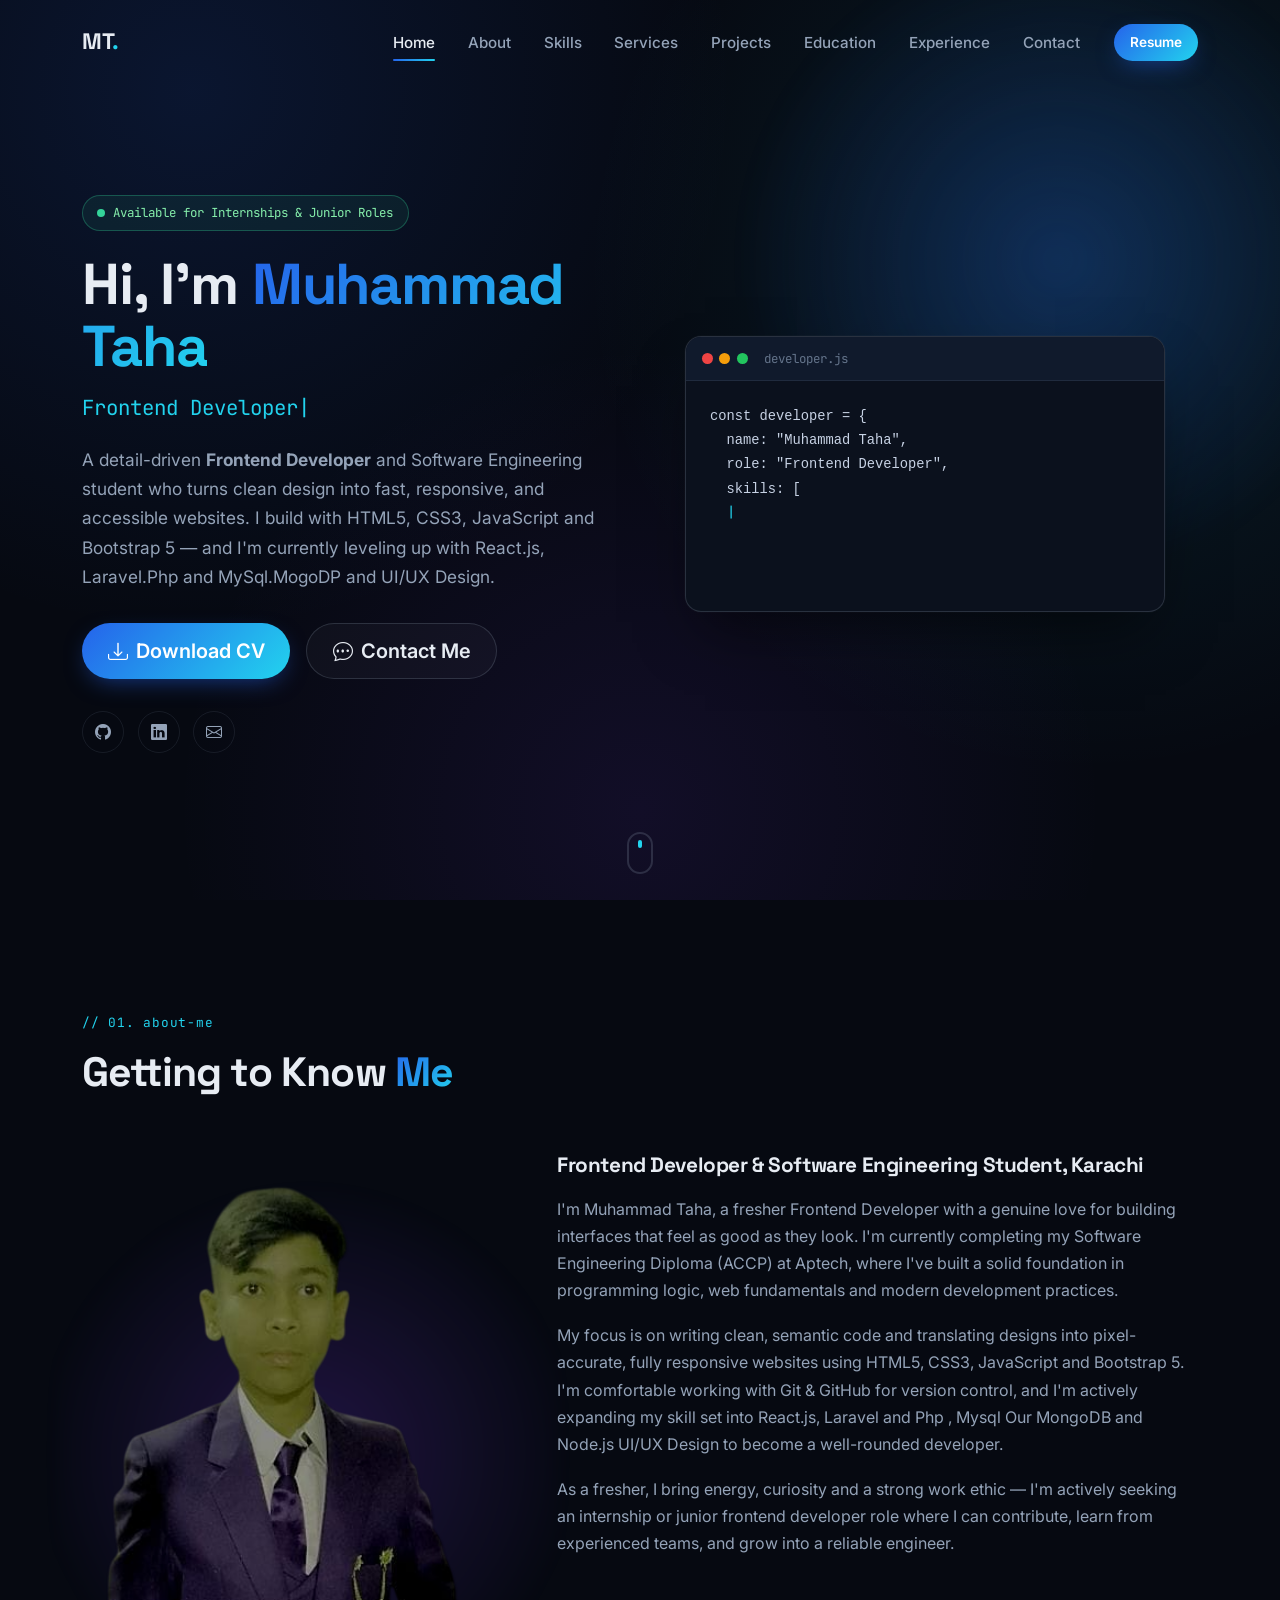
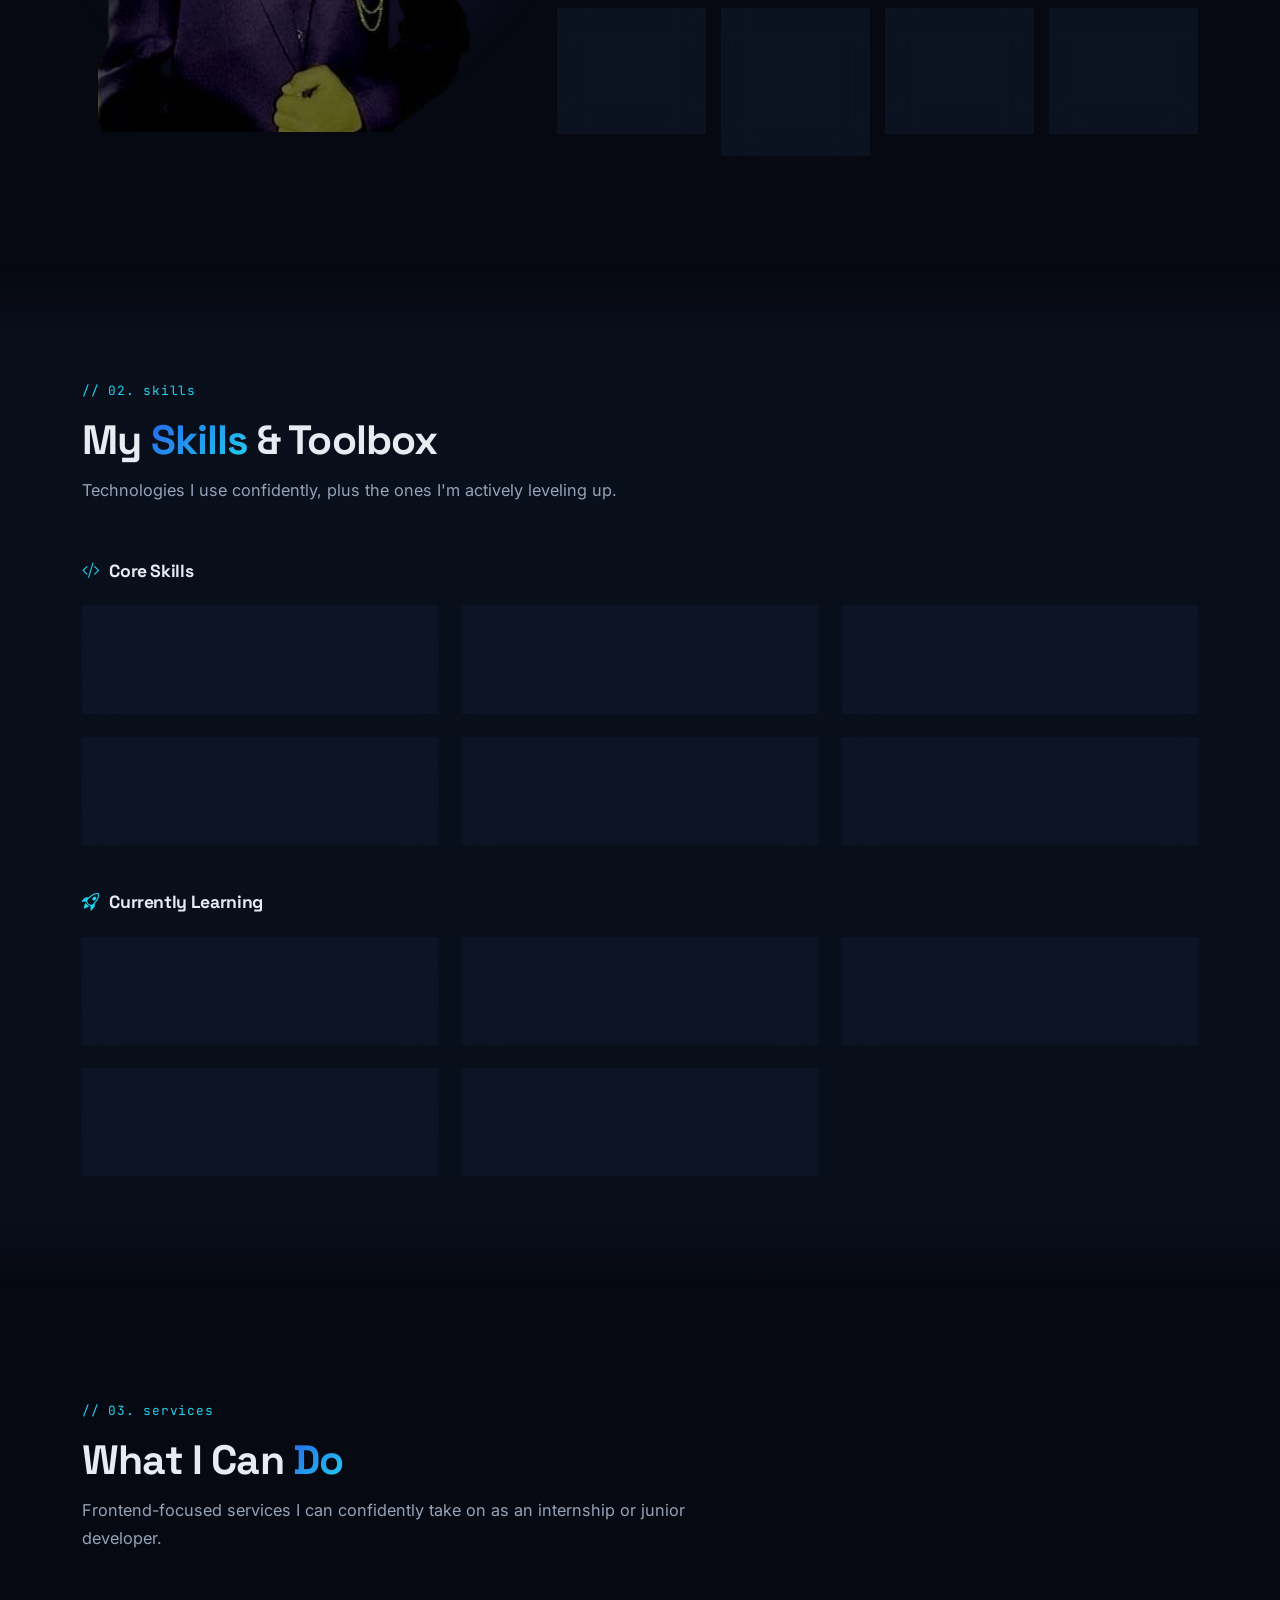
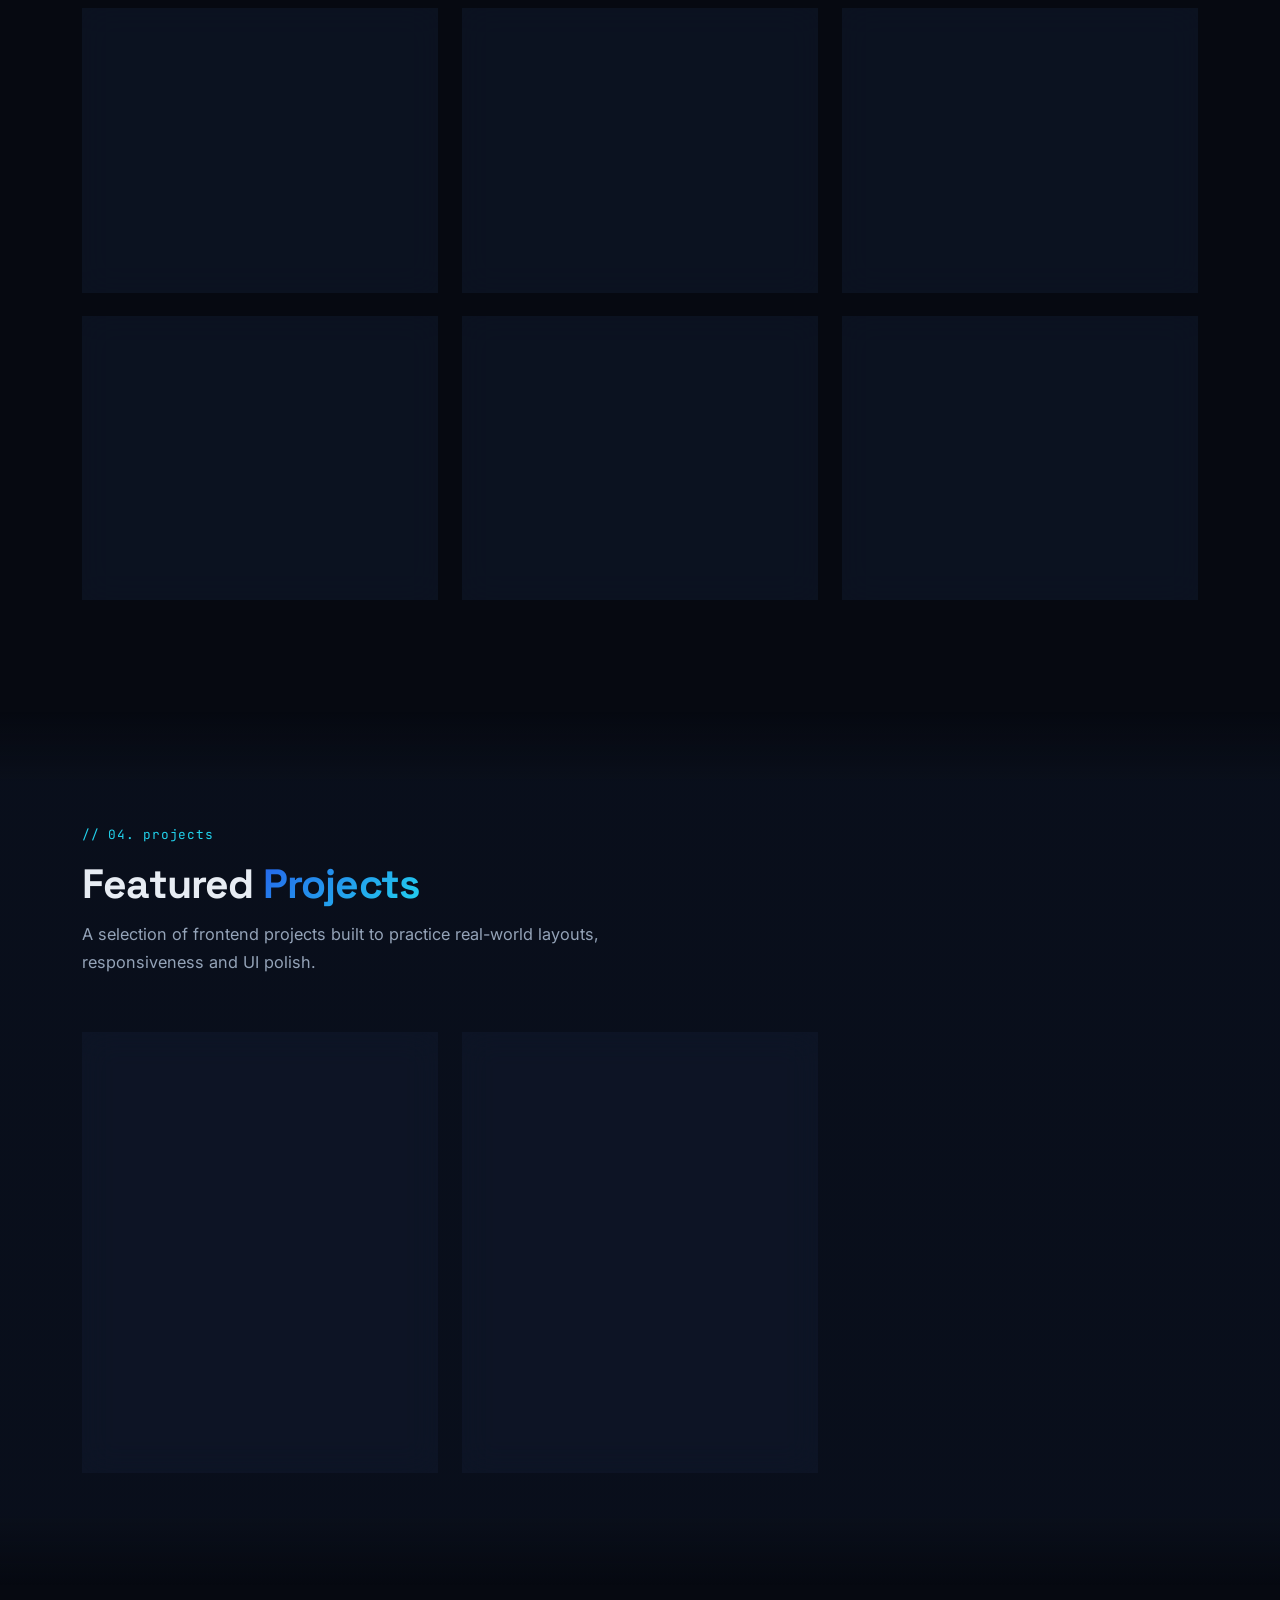
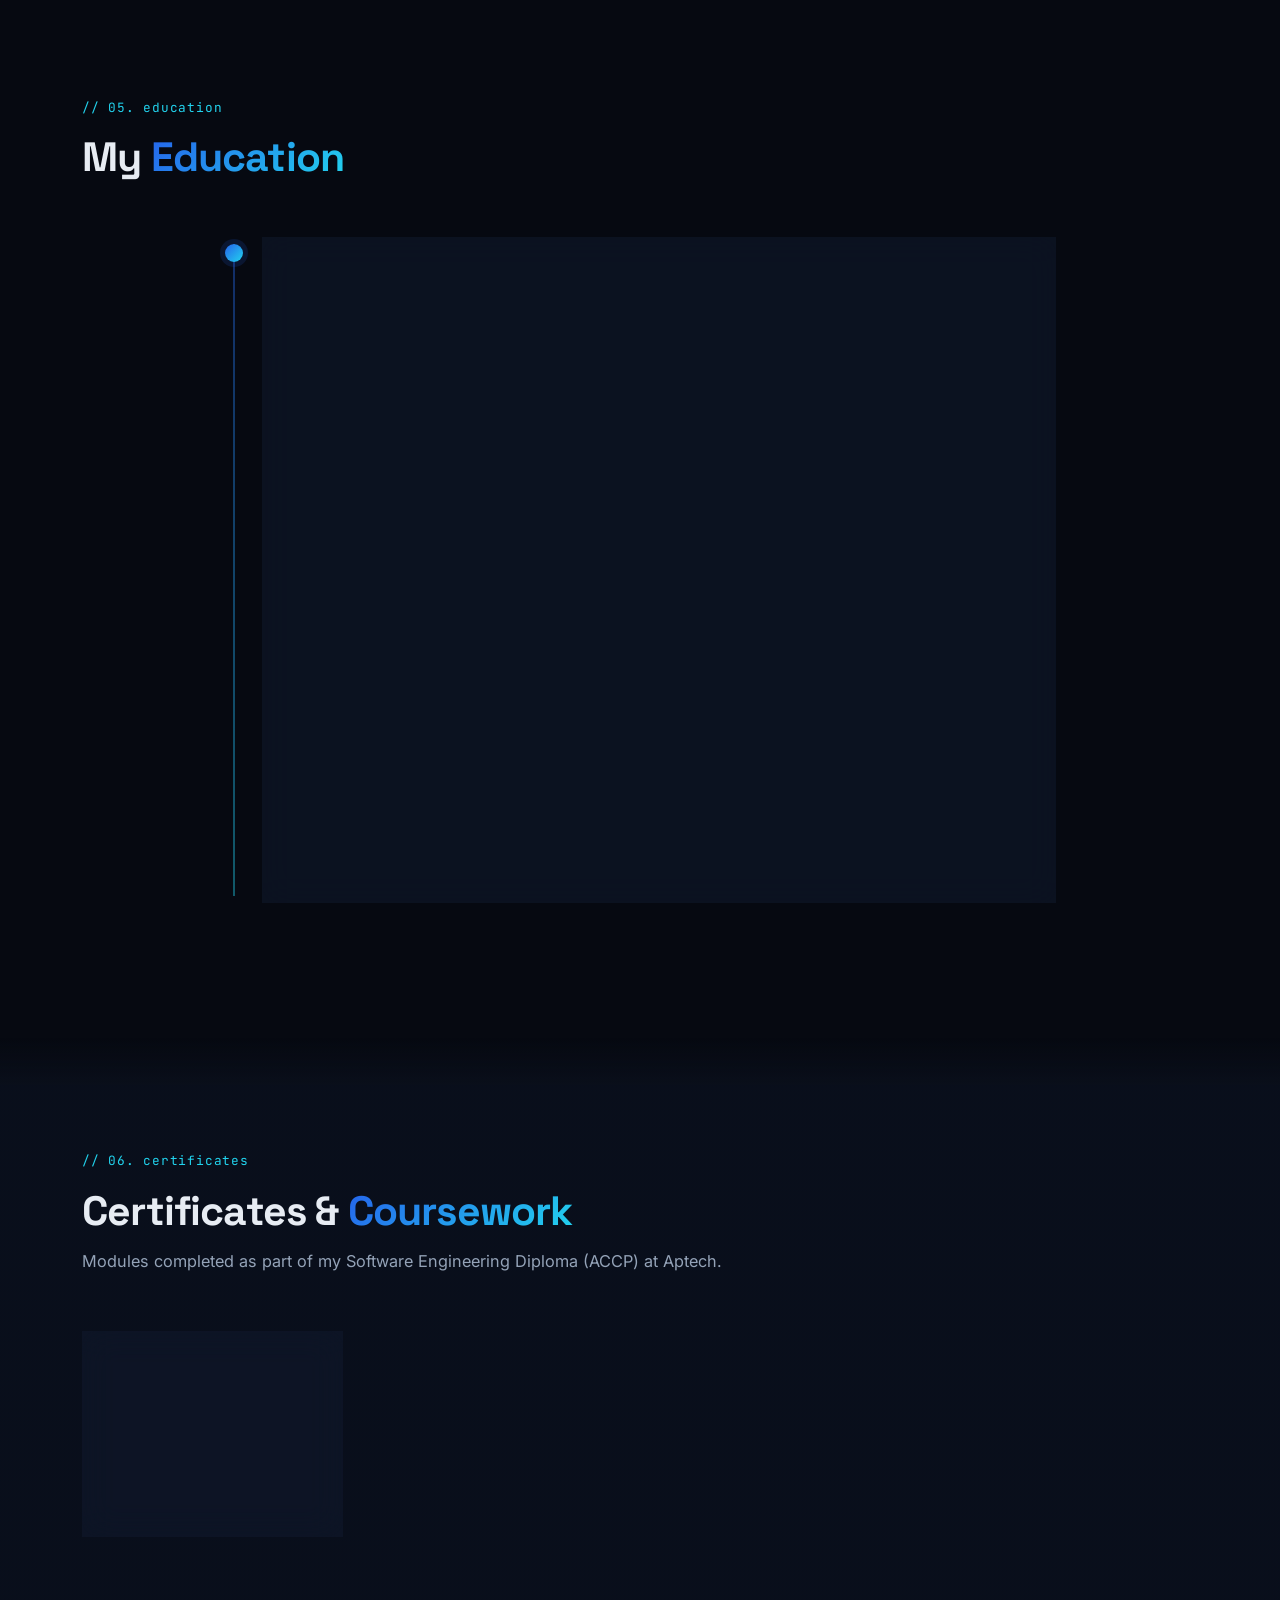
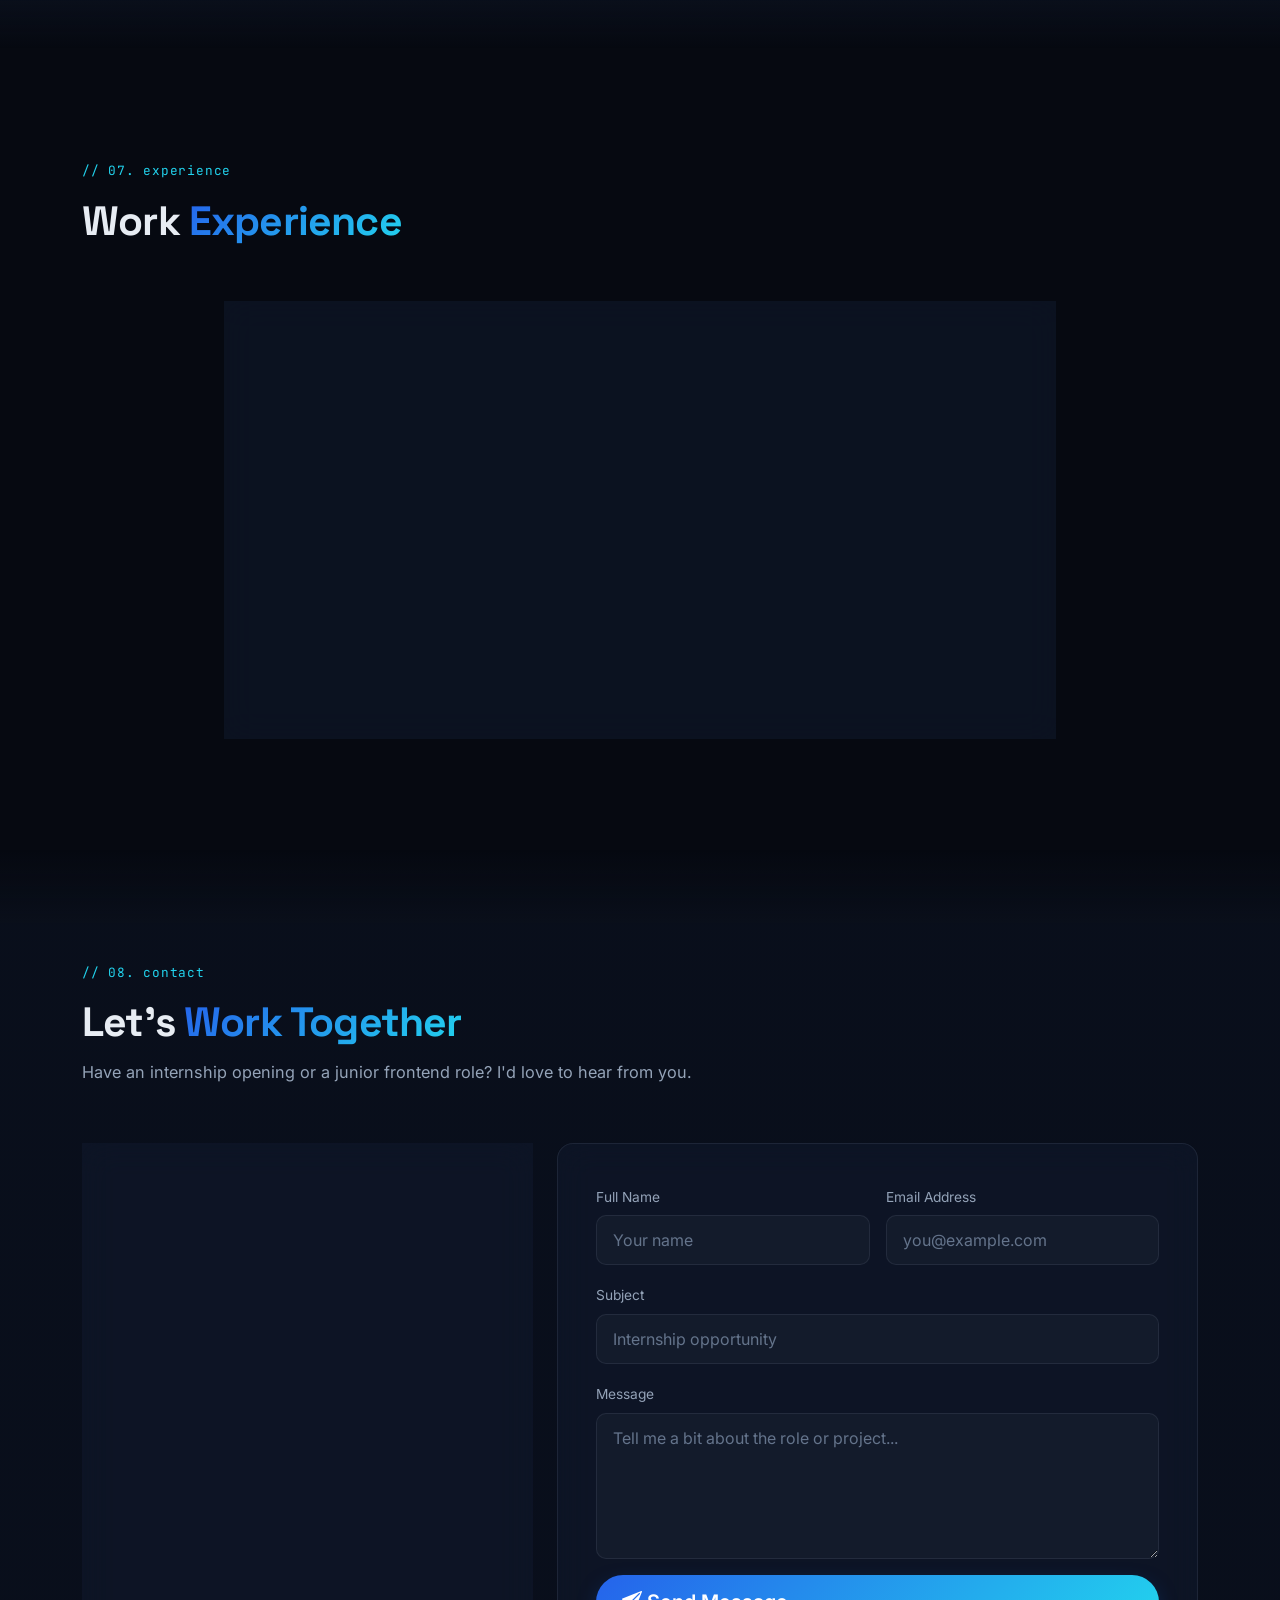
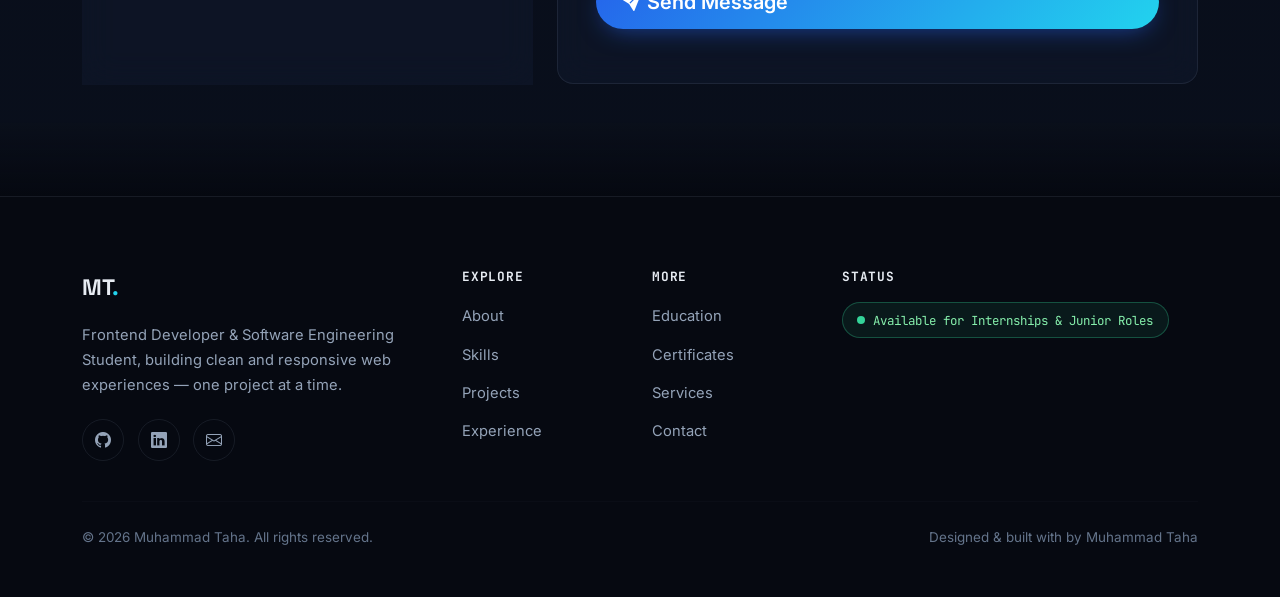
==== index.html @ 9e69747e "Update index.html" ====
<!DOCTYPE html>
<html lang="en">
<head  >
  <meta name="google-site-verification" content="8vikf0CtjddKYeED-2YwD-g6Pu_RLdXB_sd_TZ0jSUE" />
  <meta charset="UTF-8">
  <meta name="viewport" content="width=device-width, initial-scale=1.0">
  <title>Muhammad Taha | Frontend Developer &amp; Software Engineering Student</title>
  <link rel="stylesheet" href="style.css">
  <meta name="description" content="Muhammad Taha is a Fresher Frontend Developer skilled in HTML5, CSS3, JavaScript and Bootstrap 5, currently studying Software Engineering (ACCP) at Aptech and learning React.js &amp; Laravel. Open to internships and junior frontend roles.">
  <meta name="keywords" content="Muhammad Taha, Frontend Developer, Fresher Frontend Developer, HTML CSS JavaScript Developer, Bootstrap Developer, Aptech ACCP, React Js Learner, Junior Web Developer Portfolio">
  <meta name="author" content="Muhammad Taha">
  <meta name="robots" content="index, follow">
  <link rel="canonical" href="https://muhammadtaha.dev/">

  <!-- Open Graph / social preview -->
  <meta property="og:type" content="website">
  <meta property="og:title" content="Muhammad Taha | Frontend Developer">
  <meta property="og:description" content="Fresher Frontend Developer skilled in HTML5, CSS3, JavaScript &amp; Bootstrap 5. Open to internships and junior frontend roles.">
  <meta property="og:image" content="assets/images/favicon.svg">
  <meta name="theme-color" content="#060911">

  <!-- Favicon -->
  <link rel="icon" type="image/svg+xml" href="assets/images/favicon.svg">

  <!-- Preconnects for performance -->
  <link rel="preconnect" href="https://fonts.googleapis.com">
  <link rel="preconnect" href="https://fonts.gstatic.com" crossorigin>
  <link rel="preconnect" href="https://cdn.jsdelivr.net">

  <!-- Fonts: Space Grotesk (display), Inter (body), JetBrains Mono (code/eyebrow) -->
  <link href="https://fonts.googleapis.com/css2?family=Space+Grotesk:wght@500;600;700&family=Inter:wght@400;500;600;700&family=JetBrains+Mono:wght@400;500&display=swap" rel="stylesheet">

  <!-- Bootstrap 5 CSS -->
  <link href="https://cdn.jsdelivr.net/npm/bootstrap@5.3.3/dist/css/bootstrap.min.css" rel="stylesheet">
  <!-- Bootstrap Icons -->
  <link rel="stylesheet" href="https://cdn.jsdelivr.net/npm/bootstrap-icons@1.11.3/font/bootstrap-icons.min.css">

  <!-- Custom stylesheet -->
  <link rel="stylesheet" href="style.css">

  <!-- Structured data for SEO -->
  <script type="application/ld+json">
  {
    "@context": "https://schema.org",
    "@type": "Person",
    "name": "Muhammad Taha",
    "jobTitle": "Frontend Developer",
    "description": "Fresher Frontend Developer skilled in HTML5, CSS3, JavaScript and Bootstrap 5.",
    "knowsAbout": ["HTML5", "CSS3", "JavaScript", "Bootstrap 5", "Responsive Web Design", "React.js", "Laravel", "UI/UX Design"],
    "alumniOf": {
      "@type": "EducationalOrganization",
      "name": "Aptech"
    }
  }
  </script>
</head>
<body data-bs-spy="scroll" data-bs-target="#mainNav" data-bs-offset="120" tabindex="0">

  <!-- ============ PRELOADER ============ -->
  <div id="preloader" aria-hidden="true">
    <div class="loader-box">
      <span class="loader-prompt">$</span>
      <span class="loader-text" id="loaderText"></span><span class="loader-cursor">&#8203;</span>
    </div>
  </div>

  <!-- ============ SKIP LINK (accessibility) ============ -->
  <a class="skip-link" href="#main-content">Skip to main content</a>

  <!-- ============ NAVBAR ============ -->
  <nav class="navbar navbar-expand-lg fixed-top" id="mainNav" aria-label="Primary navigation">
    <div class="container">
      <a class="navbar-brand" href="#home">
        <span class="brand-mark">MT<span class="brand-dot">.</span></span>
      </a>
      <button class="navbar-toggler" type="button" data-bs-toggle="collapse" data-bs-target="#navMenu"
        aria-controls="navMenu" aria-expanded="false" aria-label="Toggle navigation">
        <span class="toggler-icon"><i class="bi bi-list"></i></span>
      </button>
      <div class="collapse navbar-collapse" id="navMenu">
        <ul class="navbar-nav ms-auto align-items-lg-center gap-lg-1">
          <li class="nav-item"><a class="nav-link" href="#home">Home</a></li>
          <li class="nav-item"><a class="nav-link" href="#about">About</a></li>
          <li class="nav-item"><a class="nav-link" href="#skills">Skills</a></li>
          <li class="nav-item"><a class="nav-link" href="#services">Services</a></li>
          <li class="nav-item"><a class="nav-link" href="#projects">Projects</a></li>
          <li class="nav-item"><a class="nav-link" href="#education">Education</a></li>
          <li class="nav-item"><a class="nav-link" href="#experience">Experience</a></li>
          <li class="nav-item"><a class="nav-link" href="#contact">Contact</a></li>
          <li class="nav-item ms-lg-3 mt-2 mt-lg-0">
            <a href="Taha_Cv.pdf" download="Muhammad_Taha_CV.pdf" class="btn btn-gradient btn-sm px-3">Resume</a>
          </li>
        </ul>
      </div>
    </div>
  </nav>

  <main id="main-content">
    <!-- ============ HERO SECTION ============ -->
    <header class="hero" id="home">
      <div class="hero-glow" aria-hidden="true"></div>
      <div class="container">
        <div class="row align-items-center gy-5">
          <div class="col-lg-6 order-2 order-lg-1">
            <div class="status-chip reveal" style="--delay:.05s">
              <span class="status-dot"></span> Available for Internships &amp; Junior Roles
            </div>
            <h1 class="hero-title reveal" style="--delay:.1s">
              Hi, I'm <span class="text-gradient">Muhammad Taha</span>
            </h1>
            <p class="hero-role reveal" style="--delay:.15s">
              <span id="typedRole" class="typed-role"></span><span class="type-cursor" aria-hidden="true">|</span>
            </p>
            <p class="hero-desc reveal" style="--delay:.2s">
              A detail-driven <strong>Frontend Developer</strong> and Software Engineering student who turns clean
              design into fast, responsive, and accessible websites. I build with HTML5, CSS3, JavaScript and
              Bootstrap 5 &mdash; and I'm currently leveling up with React.js,  Laravel.Php and MySql.MogoDP and UI/UX Design.
            </p>
            <div class="hero-actions reveal" style="--delay:.25s">
              <a href="Taha_Cv.pdf" download="Muhammad_Taha_CV.pdf" class="btn btn-gradient btn-lg">
                <i class="bi bi-download"></i> Download CV
              </a>
              <a href="#contact" class="btn btn-outline-glass btn-lg">
                <i class="bi bi-chat-dots"></i> Contact Me
              </a>
            </div>
            <div class="hero-socials reveal" style="--delay:.3s">
              
             <a href="https://github.com/tahafan77" target="_blank" rel="noopener noreferrer" aria-label="GitHub profile"><i class="bi bi-github"></i></a>
             <a href="https://www.linkedin.com/in/muhammad-taha-5043073a6?utm_source=share_via&utm_content=profile&utm_medium=member_android" target="_blank" rel="noopener noreferrer" aria-label="LinkedIn profile"><i class="bi bi-linkedin"></i></a>
              <a href="mailto:taha8450084@gmail.com" aria-label="Send an email"><i class="bi bi-envelope"></i></a>
            </div>
          </div>

          <div class="col-lg-6 order-1 order-lg-2">
            <div class="hero-visual reveal" style="--delay:.15s">
              <div class="terminal-window">
                <div class="terminal-bar">
                  <span class="dot dot-red"></span><span class="dot dot-yellow"></span><span class="dot dot-green"></span>
                  <span class="terminal-title">developer.js</span>
                </div>
                <pre class="terminal-body"><code id="terminalCode"></code><span class="type-cursor" aria-hidden="true">|</span></pre>
              </div>
              <!-- <img src="assets/images/hero-illustration.svg" class="hero-float-illustration" alt="Illustration of a code editor and a browser preview surrounded by HTML, CSS, JavaScript and React tech chips" loading="eager" width="560" height="520"> -->
            </div>
          </div>
        </div>

        <a href="#about" class="scroll-indicator" aria-label="Scroll to About section">
          <span></span>
        </a>
      </div>
    </header>

    <!-- ============ ABOUT SECTION ============ -->
    <section class="section" id="about">
      <div class="container">
        <div class="section-heading reveal">
          <p class="eyebrow">// 01. about-me</p>
          <h2>Getting to Know <span class="text-gradient">Me</span></h2>
        </div>

        <div class="row align-items-center gy-5">
          <div class="col-lg-5">
            <div class="about-visual reveal">
              <div class="about-visual-glow" aria-hidden="true"></div>
              <img src="pic5-Photoroom.png" alt="Abstract illustration of a laptop with code, representing a focused frontend developer" loading="lazy" width="460" height="460">
            </div>
          </div>
          <div class="col-lg-7">
            <h3 class="about-subtitle reveal">Frontend Developer &amp; Software Engineering Student, Karachi</h3>
            <p class="about-text reveal" style="--delay:.05s">
              I'm Muhammad Taha, a fresher Frontend Developer with a genuine love for building interfaces that feel
              as good as they look. I'm currently completing my Software Engineering Diploma (ACCP) at Aptech, where
              I've built a solid foundation in programming logic, web fundamentals and modern development practices.
            </p>
            <p class="about-text reveal" style="--delay:.1s">
              My focus is on writing clean, semantic code and translating designs into pixel-accurate, fully
              responsive websites using HTML5, CSS3, JavaScript and Bootstrap 5. I'm comfortable working with
              Git &amp; GitHub for version control, and I'm actively expanding my skill set into React.js, Laravel
              and Php , Mysql Our MongoDB and Node.js UI/UX Design to become a well-rounded developer.
            </p>
            <p class="about-text reveal" style="--delay:.15s">
              As a fresher, I bring energy, curiosity and a strong work ethic &mdash; I'm actively seeking an
              internship or junior frontend developer role where I can contribute, learn from experienced teams, and
              grow into a reliable engineer.
            </p>

            <div class="row row-cols-2 row-cols-sm-4 g-3 counters-row reveal" style="--delay:.2s">
              <div class="col">
                <div class="counter-card glass">
                  <span class="counter-number" data-count="2">0</span><span class="counter-plus">+</span>
                  <p>Projects Built</p>
                </div>
              </div>
              <div class="col">
                <div class="counter-card glass">
                  <span class="counter-number" data-count="6">0</span>
                  <p>Core Technologies</p>
                </div>
              </div>
              <div class="col">
                <div class="counter-card glass">
                  <span class="counter-number" data-count="5">0</span>
                  <p>Skills In Progress</p>
                </div>
              </div>
              <div class="col">
                <div class="counter-card glass">
                  <span class="counter-number" data-count="100">0</span><span class="counter-plus">%</span>
                  <p>Responsive Focus</p>
                </div>
              </div>
            </div>
          </div>
        </div>
      </div>
    </section>

    <!-- ============ SKILLS SECTION ============ -->
    <section class="section section-alt" id="skills">
      <div class="container">
        <div class="section-heading reveal">
          <p class="eyebrow">// 02. skills</p>
          <h2>My <span class="text-gradient">Skills</span> &amp; Toolbox</h2>
          <p class="section-sub">Technologies I use confidently, plus the ones I'm actively leveling up.</p>
        </div>

        <h3 class="skills-group-title reveal"><i class="bi bi-code-slash"></i> Core Skills</h3>
        <div class="row g-4">
          <div class="col-md-6 col-lg-4 reveal">
            <div class="skill-card glass">
              <div class="skill-head">
                <span class="skill-icon"><i class="bi bi-filetype-html"></i></span>
                <span class="skill-name">HTML5</span>
                <span class="skill-percent">95%</span>
              </div>
              <div class="progress-track"><div class="progress-fill" data-width="95"></div></div>
            </div>
          </div>
          <div class="col-md-6 col-lg-4 reveal" style="--delay:.05s">
            <div class="skill-card glass">
              <div class="skill-head">
                <span class="skill-icon"><i class="bi bi-filetype-css"></i></span>
                <span class="skill-name">CSS3</span>
                <span class="skill-percent">90%</span>
              </div>
              <div class="progress-track"><div class="progress-fill" data-width="90"></div></div>
            </div>
          </div>
          <div class="col-md-6 col-lg-4 reveal" style="--delay:.1s">
            <div class="skill-card glass">
              <div class="skill-head">
                <span class="skill-icon"><i class="bi bi-filetype-js"></i></span>
                <span class="skill-name">JavaScript</span>
                <span class="skill-percent">80%</span>
              </div>
              <div class="progress-track"><div class="progress-fill" data-width="80"></div></div>
            </div>
          </div>
          <div class="col-md-6 col-lg-4 reveal" style="--delay:.15s">
            <div class="skill-card glass">
              <div class="skill-head">
                <span class="skill-icon"><i class="bi bi-bootstrap"></i></span>
                <span class="skill-name">Bootstrap 5</span>
                <span class="skill-percent">90%</span>
              </div>
              <div class="progress-track"><div class="progress-fill" data-width="90"></div></div>
            </div>
          </div>
          <div class="col-md-6 col-lg-4 reveal" style="--delay:.2s">
            <div class="skill-card glass">
              <div class="skill-head">
                <span class="skill-icon"><i class="bi bi-phone"></i></span>
                <span class="skill-name">Responsive Web Design</span>
                <span class="skill-percent">90%</span>
              </div>
              <div class="progress-track"><div class="progress-fill" data-width="90"></div></div>
            </div>
          </div>
          <div class="col-md-6 col-lg-4 reveal" style="--delay:.25s">
            <div class="skill-card glass">
              <div class="skill-head">
                <span class="skill-icon"><i class="bi bi-git"></i></span>
                <span class="skill-name">Git &amp; GitHub</span>
                <span class="skill-percent">85%</span>
              </div>
              <div class="progress-track"><div class="progress-fill" data-width="85"></div></div>
            </div>
          </div>
        </div>

        <h3 class="skills-group-title mt-5 reveal"><i class="bi bi-rocket-takeoff"></i> Currently Learning</h3>
        <div class="row g-4">
          <div class="col-md-4 reveal">
            <div class="skill-card skill-card-learning glass">
              <div class="skill-head">
                <span class="skill-icon"><i class="bi bi-atom"></i></span>
                <span class="skill-name">React.js</span>
                <span class="skill-percent">In Progress</span>
              </div>
              <div class="progress-track"><div class="progress-fill progress-fill-learning" data-width="45"></div></div>
            </div>
          </div>
          <div class="col-md-4 reveal" style="--delay:.05s">
            <div class="skill-card skill-card-learning glass">
              <div class="skill-head">
                <span class="skill-icon"><i class="bi bi-hexagon"></i></span>
                <span class="skill-name">Laravel . Php</span>
                <span class="skill-percent">In Progress</span>
              </div>
              <div class="progress-track"><div class="progress-fill progress-fill-learning" data-width="30"></div></div>
            </div>
          </div>
          <div class="col-md-4 reveal" style="--delay:.1s">
            <div class="skill-card skill-card-learning glass">
              <div class="skill-head">
                <span class="skill-icon"><i class="bi bi-palette"></i></span>
                <span class="skill-name">MySql . MongoDB</span>
                <span class="skill-percent">In Progress</span>
              </div>
              <div class="progress-track"><div class="progress-fill progress-fill-learning" data-width="35"></div></div>
            </div>
          </div>
           <div class="col-md-4 reveal" style="--delay:.1s">
            <div class="skill-card skill-card-learning glass">
              <div class="skill-head">
                <span class="skill-icon"><i class="bi bi-palette"></i></span>
                <span class="skill-name">UI/UX Design</span>
                <span class="skill-percent">In Progress</span>
              </div>
              <div class="progress-track"><div class="progress-fill progress-fill-learning" data-width="35"></div></div>
            </div>
          </div>
           <div class="col-md-4 reveal" style="--delay:.1s">
            <div class="skill-card skill-card-learning glass">
              <div class="skill-head">
                <span class="skill-icon"><i class="bi bi-palette"></i></span>
                <span class="skill-name">Node.js</span>
                <span class="skill-percent">In Progress</span>
              </div>
              <div class="progress-track"><div class="progress-fill progress-fill-learning" data-width="35"></div></div>
            </div>
          </div>
        </div>
      </div>
    </section>

    <!-- ============ SERVICES SECTION ============ -->
    <section class="section" id="services">
      <div class="container">
        <div class="section-heading reveal">
          <p class="eyebrow">// 03. services</p>
          <h2>What I Can <span class="text-gradient">Do</span></h2>
          <p class="section-sub">Frontend-focused services I can confidently take on as an internship or junior developer.</p>
        </div>

        <div class="row g-4">
          <div class="col-md-6 col-lg-4 reveal">
            <div class="service-card glass">
              <span class="service-file">responsive-design.js</span>
              <div class="service-icon"><i class="bi bi-phone-fill"></i></div>
              <h3>Responsive Web Design</h3>
              <p>Building layouts that adapt smoothly across mobile, tablet and desktop using modern CSS and Bootstrap 5 grids.</p>
            </div>
          </div>
          <div class="col-md-6 col-lg-4 reveal" style="--delay:.05s">
            <div class="service-card glass">
              <span class="service-file">ui-implementation.js</span>
              <div class="service-icon"><i class="bi bi-layout-text-window-reverse"></i></div>
              <h3>UI Implementation</h3>
              <p>Converting Figma/XD designs into pixel-accurate, semantic HTML and CSS with attention to spacing and detail.</p>
            </div>
          </div>
          <div class="col-md-6 col-lg-4 reveal" style="--delay:.1s">
            <div class="service-card glass">
              <span class="service-file">bootstrap-builds.js</span>
              <div class="service-icon"><i class="bi bi-bootstrap-fill"></i></div>
              <h3>Bootstrap 5 Development</h3>
              <p>Rapidly building clean, component-driven websites using the Bootstrap 5 framework and custom overrides.</p>
            </div>
          </div>
          <div class="col-md-6 col-lg-4 reveal" style="--delay:.15s">
            <div class="service-card glass">
              <span class="service-file">landing-pages.js</span>
              <div class="service-icon"><i class="bi bi-window-stack"></i></div>
              <h3>Landing Page Development</h3>
              <p>Designing and coding conversion-focused landing pages with smooth animations and clear calls to action.</p>
            </div>
          </div>
          <div class="col-md-6 col-lg-4 reveal" style="--delay:.2s">
            <div class="service-card glass">
              <span class="service-file">maintenance.js</span>
              <div class="service-icon"><i class="bi bi-tools"></i></div>
              <h3>Website Maintenance</h3>
              <p>Fixing bugs, improving performance, and keeping existing websites updated, accessible and running smoothly.</p>
            </div>
          </div>
          <div class="col-md-6 col-lg-4 reveal" style="--delay:.25s">
            <div class="service-card glass">
              <span class="service-file">version-control.js</span>
              <div class="service-icon"><i class="bi bi-git"></i></div>
              <h3>Git &amp; GitHub Collaboration</h3>
              <p>Managing code with version control best practices &mdash; branching, commits and pull requests for team projects.</p>
            </div>
          </div>
        </div>
      </div>
    </section>

    <!-- ============ PROJECTS SECTION ============ -->
    <section class="section section-alt" id="projects">
      <div class="container">
        <div class="section-heading reveal">
          <p class="eyebrow">// 04. projects</p>
          <h2>Featured <span class="text-gradient">Projects</span></h2>
          <p class="section-sub">A selection of frontend projects built to practice real-world layouts, responsiveness and UI polish.</p>
        </div>

        <div class="row g-4">
      
          <!-- Project 1 -->
          <div class="col-md-6 col-lg-4 reveal" style="--delay:.05s">
            <article class="project-card glass">
              <div class="project-thumb">
                <img src="pic.png" alt="Preview of the Royal Skill Academy Website project showing an educational institute homepage layout" loading="lazy" width="600" height="400">
                <div class="project-thumb-overlay">
                  <a href="https://tahafan77.github.io/Royal-Skill-Academy/" class="btn btn-gradient btn-sm"><i class="bi bi-github"></i> GitHub</a>
                  <!-- <a href="#" class="btn btn-outline-glass btn-sm"><i class="bi bi-box-arrow-up-right"></i> Live Demo</a> -->
                </div>
              </div>
              <div class="project-body">
                <h3>Royal Skill Academy Website</h3>
                <p>A multi-section website for an educational academy, including admissions info, course highlights and a responsive navigation system.</p>
                <div class="tech-tags">
                  <span>HTML5</span><span>CSS3</span><span>Bootstrap 5</span><span>JavaScript</span>
                </div>
              </div>
            </article>
          </div>

          <!-- Project 2 -->
          <div class="col-md-6 col-lg-4 reveal" style="--delay:.2s">
            <article class="project-card glass">
              <div class="project-thumb">
                <img src="home.png" alt="Preview of the Maru Dry Fruits Website project showing a product showcase layout for a food store" loading="lazy" width="600" height="400">
                <div class="project-thumb-overlay">
                  <a href="https://tahafan77.github.io/Maru-Dry-Fruits/" class="btn btn-gradient btn-sm"><i class="bi bi-github"></i> GitHub</a>
                  <!-- <a href="#" class="btn btn-outline-glass btn-sm"><i class="bi bi-box-arrow-up-right"></i> Live Demo</a> -->
                </div>
              </div>
              <div class="project-body">
                <h3> Maru Dry Fruits Website</h3>
                <p>A warm, product-focused storefront for a dry fruits brand with category sections, offers banner and a responsive product grid.</p>
                <div class="tech-tags">
                  <span>HTML5</span><span>CSS3</span><span>Bootstrap 5</span><span>JavaScript</span>
                </div>
              </div>
            </article>
          </div>

        
    </section>

    <!-- ============ EDUCATION SECTION ============ -->
    <section class="section" id="education">
      <div class="container">
        <div class="section-heading reveal">
          <p class="eyebrow">// 05. education</p>
          <h2>My <span class="text-gradient">Education</span></h2>
        </div>

        <div class="row justify-content-center">
          <div class="col-lg-9">
            <div class="timeline">
              <div class="timeline-item reveal">
                <div class="timeline-dot"></div>
                <div class="timeline-card glass">
                  <span class="timeline-badge">Currently Pursuing</span>
                  <h3>Software Engineering Diploma (ACCP)</h3>
                  <p class="timeline-org"><i class="bi bi-mortarboard"></i> Aptech</p>
                  <p>A comprehensive, industry-oriented diploma covering programming fundamentals, web technologies,
                    object-oriented concepts and database essentials &mdash; building the foundation for a
                    professional career in software and frontend development.</p>
                  <div class="tech-tags">
                    <span>Web Development</span><span>Programming Fundamentals</span><span>OOP</span><span>Databases</span>
                </div>
             
                <br><br>
               
      
                  <div class="timeline-item reveal">
              
               
                 <span class="timeline-badge">I have complete Intermediate</span>
                  <h3>Intermediate (Commerce)</h3>
                  <p class="timeline-org"><i class="bi bi-mortarboard"></i> Degree College</p>
                  <p>I chose Commerce because I was interested in business, accounting, and understanding how organizations work. Later, I developed an interest in technology, so I started Software Engineering to build my career in software development.</p>
                  <br><br>

                </div>
              </div>
            </div>
          </div>
          
        </div>
      </div>
      
    </section>

    <!-- ============ CERTIFICATES SECTION ============ -->
    <section class="section section-alt" id="certificates">
      <div class="container">
        <div class="section-heading reveal">
          <p class="eyebrow">// 06. certificates</p>
          <h2>Certificates &amp; <span class="text-gradient">Coursework</span></h2>
          <p class="section-sub">Modules completed as part of my Software Engineering Diploma (ACCP) at Aptech.</p>
        </div>

        <div class="row g-4">
          <div class="col-md-6 col-lg-3 reveal">
            <div class="cert-card glass">
              <div class="cert-icon"><i class="bi bi-patch-check-fill"></i></div>
              <h3>Web Designing Fundamentals</h3>
              <p>Aptech &mdash; ACCP</p>
            </div>
          </div>
          <!-- <div class="col-md-6 col-lg-3 reveal" style="--delay:.05s">
            <div class="cert-card glass">
              <div class="cert-icon"><i class="bi bi-patch-check-fill"></i></div>
              <h3>Programming Fundamentals</h3>
              <p>Aptech &mdash; ACCP</p>
            </div>
          </div>
          <div class="col-md-6 col-lg-3 reveal" style="--delay:.1s">
            <div class="cert-card glass">
              <div class="cert-icon"><i class="bi bi-patch-check-fill"></i></div>
              <h3>Object-Oriented Programming</h3>
              <p>Aptech &mdash; ACCP</p>
            </div>
          </div>
          <div class="col-md-6 col-lg-3 reveal" style="--delay:.15s">
            <div class="cert-card glass">
              <div class="cert-icon"><i class="bi bi-patch-check-fill"></i></div>
              <h3>Database Fundamentals</h3>
              <p>Aptech &mdash; ACCP</p>
            </div>
          </div>
        </div>
        <p class="cert-note reveal"><i class="bi bi-info-circle"></i> Replace this section with your official certificate titles and issuer logos as you complete them.</p>
      </div> -->
    </section>

    <!-- ============ EXPERIENCE SECTION ============ -->
    <section class="section" id="experience">
      <div class="container">
        <div class="section-heading reveal">
          <p class="eyebrow">// 07. experience</p>
          <h2>Work <span class="text-gradient">Experience</span></h2>
        </div>

        <div class="row justify-content-center">
          <div class="col-lg-9">
            <div class="experience-card glass reveal">
              <div class="experience-top">
                <div class="experience-icon"><i class="bi bi-briefcase-fill"></i></div>
                <div>
                  <h3>Aspiring Frontend Developer</h3>
                  <p class="experience-meta"><i class="bi bi-calendar3"></i> Fresher &middot; Open to Internships &amp; Junior Roles</p>
                </div>
                <span class="experience-status">Fresher</span>
              </div>
              <p class="experience-desc">
                While I haven't held a formal industry position yet, I've dedicated my time to building real,
                functional projects and mastering the frontend fundamentals employers look for. Here's what that
                looks like in practice:
              </p>
              <ul class="experience-list">
                <li><i class="bi bi-check2-circle"></i> Built 2+ responsive websites independently using HTML5, CSS3, JavaScript and Bootstrap 5</li>
                <li><i class="bi bi-check2-circle"></i> Practiced version control workflows with Git &amp; GitHub on personal projects</li>
                <li><i class="bi bi-check2-circle"></i> Currently studying Software Engineering (ACCP) at Aptech to strengthen core CS fundamentals</li>
                <li><i class="bi bi-check2-circle"></i> Self-learning React.js, Laravel.Php and MySql.MogoDP and Node.js and UI/UX Design to prepare for a full-stack-aware frontend role</li>
                <!-- <li><i class="bi bi-check2-circle"></i> Actively seeking an internship or junior frontend developer position to apply and grow these skills</li> -->
              </ul>
            </div>
          </div>
        </div>
      </div>
    </section>

    <!-- ============ CONTACT SECTION ============ -->
    <section class="section section-alt" id="contact">
      <div class="container">
        <div class="section-heading reveal">
          <p class="eyebrow">// 08. contact</p>
          <h2>Let's <span class="text-gradient">Work Together</span></h2>
          <p class="section-sub">Have an internship opening or a junior frontend role? I'd love to hear from you.</p>
        </div>

        <div class="row g-4">
          <div class="col-lg-5">
            <div class="contact-info-card glass reveal">
              <h3>Contact Information</h3>
              <p class="mb-4">Reach out directly, or send a message using the form &mdash; I usually respond within a day.</p>
              <ul class="contact-info-list">
                <li>
                  <span class="contact-info-icon"><i class="bi bi-envelope-fill"></i></span>
                  <div>
                    <span class="contact-info-label">Email</span>
                    <a href="mailto:taha8450084@gmail.com">taha8450084@gmail.com</a>
                  </div>
                </li>
                <li>
                  <span class="contact-info-icon"><i class="bi bi-telephone-fill"></i></span>
                  <div>
                    <span class="contact-info-label">Phone</span>
                    <a href="tel:+92 3198997018">+92 3703235470</a>
                  </div>
                </li>
                <li>
                  <span class="contact-info-icon"><i class="bi bi-geo-alt-fill"></i></span>
                  <div>
                    <span class="contact-info-label">Location</span>
                    <span>Karachi, Pakistan</span>
                  </div>
                </li>
              </ul>
              <div class="hero-socials mt-4">
                <a href="https://github.com/tahafan77" target="_blank" rel="noopener noreferrer" aria-label="GitHub profile"><i class="bi bi-github"></i></a>
                <a href="linkedin.com/in/muhammad-taha-5043073a6" target="_blank" rel="noopener noreferrer" aria-label="LinkedIn profile"><i class="bi bi-linkedin"></i></a>
              </div>
            </div>
          </div>

          <div class="col-lg-7">
            <!--
              FormSubmit backend (https://formsubmit.co/) — no server code needed.
              Replace "muhammadtaha.dev@gmail.com" below (in both the form action AND
              script.js) with your real email address. The first submission triggers
              a one-time confirmation email from FormSubmit that you must click to
              activate delivery to that address.
            -->
         <form
  class="contact-form glass reveal"
  id="contactForm"
  action="https://formsubmit.co/taha8450084@gmail.com"
  method="POST"
>
              <div class="row g-3">
                <div class="col-md-6">
                  <label for="name" class="form-label">Full Name</label>
                  <input type="text" class="form-control" id="name" name="name" placeholder="Your name" required minlength="2">
                  <!-- <div class="invalid-feedback" id="nameError">Please enter your name (min. 2 characters).</div> -->
                </div>
                <div class="col-md-6">
                  <label for="email" class="form-label">Email Address</label>
                  <input type="email" class="form-control" id="email" name="email" placeholder="you@example.com" required>
                  <div class="invalid-feedback" id="emailError">Please enter a valid email address.</div>
                </div>
                <div class="col-12">
                  <label for="subject" class="form-label">Subject</label>
                  <input type="text" class="form-control" id="subject" name="subject" placeholder="Internship opportunity" required minlength="3">
                  <!-- <div class="invalid-feedback" id="subjectError">Please enter a subject (min. 3 characters).</div> -->
                </div>
                <div class="col-12">
                  <label for="message" class="form-label">Message</label>
                  <textarea class="form-control" id="message" name="message" rows="5" placeholder="Tell me a bit about the role or project..." required minlength="10"></textarea>
                  <!-- <div class="invalid-feedback" id="messageError">Please write a short message (min. 10 characters).</div> -->
                </div>

                <!-- FormSubmit configuration (hidden fields) -->
     <input type="hidden" name="_subject" value="New message from your portfolio">
<input type="hidden" name="_template" value="table">
<input type="hidden" name="_captcha" value="false">
                <!-- Honeypot spam trap: real visitors never fill this in -->
                <input type="text" name="_honey" class="honeypot" tabindex="-1" autocomplete="off" aria-hidden="true">

                <div class="col-12">
                  <button type="submit" class="btn btn-gradient btn-lg w-100" id="submitBtn">
                    <span class="btn-label"><i class="bi bi-send-fill"></i> Send Message</span>
                  </button>
                </div>
                <div class="col-12">
                  <div class="form-success d-none" id="formSuccess" role="status">
                    <i class="bi bi-check-circle-fill"></i> Thanks! Your message has been sent &mdash; I'll get back to you soon.
                  </div>
                  <div class="form-error d-none" id="formError" role="alert">
                    <i class="bi bi-exclamation-triangle-fill"></i>
                    <span id="formErrorText">Something went wrong and your message wasn't sent. Please try again.</span>
                  </div>
                </div>
              </div>
            </form>
          </div>
        </div>
      </div>
    </section>
  </main>

  <!-- ============ FOOTER ============ -->
  <footer class="footer">
    <div class="container">
      <div class="row gy-4 align-items-start">
        <div class="col-lg-4">
          <a href="#home" class="brand-mark footer-brand">MT<span class="brand-dot">.</span></a>
          <p class="footer-text">Frontend Developer &amp; Software Engineering Student, building clean and
            responsive web experiences &mdash; one project at a time.</p>
          <div class="hero-socials">
            <a href="https://github.com/" target="_blank" rel="noopener noreferrer" aria-label="GitHub profile"><i class="bi bi-github"></i></a>
            <a href="https://www.linkedin.com/in/muhammad-taha-5043073a6?utm_source=share_via&utm_content=profile&utm_medium=member_android" target="_blank" rel="noopener noreferrer" aria-label="LinkedIn profile"><i class="bi bi-linkedin"></i></a>
            <a href="mailto:taha8450084@gmail.com" aria-label="Send an email"><i class="bi bi-envelope"></i></a>
          </div>
        </div>
        <div class="col-6 col-lg-2">
          <h4 class="footer-heading">Explore</h4>
          <ul class="footer-links">
            <li><a href="#about">About</a></li>
            <li><a href="#skills">Skills</a></li>
            <li><a href="#projects">Projects</a></li>
            <li><a href="#experience">Experience</a></li>
          </ul>
        </div>
        <div class="col-6 col-lg-2">
          <h4 class="footer-heading">More</h4>
          <ul class="footer-links">
            <li><a href="#education">Education</a></li>
            <li><a href="#certificates">Certificates</a></li>
            <li><a href="#services">Services</a></li>
            <li><a href="#contact">Contact</a></li>
          </ul>
        </div>
        <div class="col-lg-4">
          <h4 class="footer-heading">Status</h4>
          <div class="status-chip">
            <span class="status-dot"></span> Available for Internships &amp; Junior Roles
          </div>
        </div>
      </div>
      <hr class="footer-divider">
      <div class="footer-bottom">
        <p>&copy; <span id="year"></span> Muhammad Taha. All rights reserved.</p>
        <p>Designed &amp; built with  by Muhammad Taha</p>
      </div>
    </div>
  </footer>

  <!-- ============ BACK TO TOP ============ -->
  <button id="backToTop" aria-label="Back to top">
    <i class="bi bi-arrow-up"></i>
  </button>

  <!-- Bootstrap 5 JS Bundle -->
  <script src="https://cdn.jsdelivr.net/npm/bootstrap@5.3.3/dist/js/bootstrap.bundle.min.js"></script>
  <script src="ap.js"></script>
</body>
</html>
---- style.css ----
/* ==========================================================================
   Muhammad Taha — Frontend Developer Portfolio
   style.css — Design tokens, layout, components & animations
   ========================================================================== */

/* --------------------------------------------------------------------------
   1. DESIGN TOKENS
   -------------------------------------------------------------------------- */
:root {
  /* Colors */
  --bg: #060911;
  --bg-alt: #0A0F1A;
  --surface: #0E1626;
  --surface-2: #111B2E;
  --border-soft: rgba(148, 163, 184, 0.12);
  --border-strong: rgba(148, 163, 184, 0.22);

  --text: #E7ECF3;
  --text-muted: #94A3B8;
  --text-dim: #64748B;

  --accent-1: #2563EB;   /* blue */
  --accent-2: #22D3EE;   /* cyan */
  --accent-3: #7C3AED;   /* violet, used sparingly */
  --success: #34D399;

  --gradient-main: linear-gradient(135deg, var(--accent-1) 0%, var(--accent-2) 100%);
  --gradient-soft: linear-gradient(135deg, rgba(37, 99, 235, 0.16) 0%, rgba(34, 211, 238, 0.16) 100%);

  /* Typography */
  --font-display: 'Space Grotesk', sans-serif;
  --font-body: 'Inter', sans-serif;
  --font-mono: 'JetBrains Mono', monospace;

  /* Layout */
  --section-pad: 7rem;
  --radius-sm: 10px;
  --radius-md: 16px;
  --radius-lg: 24px;
  --transition: 0.35s cubic-bezier(0.22, 1, 0.36, 1);
}

/* --------------------------------------------------------------------------
   2. BASE / RESET
   -------------------------------------------------------------------------- */
* { box-sizing: border-box; }

html { scroll-behavior: smooth; }

body {
  background: var(--bg);
  color: var(--text);
  font-family: var(--font-body);
  font-size: 16px;
  line-height: 1.7;
  overflow-x: hidden;
}

body::before {
  /* Ambient background grid + glow, purely decorative */
  content: "";
  position: fixed;
  inset: 0;
  z-index: -2;
  background-image:
    radial-gradient(circle at 15% 10%, rgba(37, 99, 235, 0.14), transparent 40%),
    radial-gradient(circle at 85% 30%, rgba(34, 211, 238, 0.10), transparent 40%),
    radial-gradient(circle at 50% 90%, rgba(124, 58, 237, 0.10), transparent 45%),
    linear-gradient(var(--bg), var(--bg));
  pointer-events: none;
}

h1, h2, h3, h4, h5, h6 {
  font-family: var(--font-display);
  font-weight: 700;
  color: var(--text);
  letter-spacing: -0.02em;
}

a { color: inherit; text-decoration: none; }

img { max-width: 100%; height: auto; display: block; }

::selection { background: var(--accent-1); color: #fff; }

/* Custom scrollbar */
::-webkit-scrollbar { width: 10px; }
::-webkit-scrollbar-track { background: var(--bg); }
::-webkit-scrollbar-thumb { background: var(--surface-2); border-radius: 10px; border: 2px solid var(--bg); }
::-webkit-scrollbar-thumb:hover { background: var(--accent-1); }

/* Accessible focus states */
a:focus-visible,
button:focus-visible,
input:focus-visible,
textarea:focus-visible {
  outline: 2px solid var(--accent-2);
  outline-offset: 3px;
  border-radius: 4px;
}

/* Skip link */
.skip-link {
  position: absolute;
  top: -50px;
  left: 12px;
  background: var(--accent-1);
  color: #fff;
  padding: 10px 16px;
  border-radius: var(--radius-sm);
  z-index: 2000;
  transition: top 0.2s ease;
}
.skip-link:focus { top: 12px; }

/* Reduced motion support */
@media (prefers-reduced-motion: reduce) {
  *, *::before, *::after {
    animation-duration: 0.001ms !important;
    animation-iteration-count: 1 !important;
    transition-duration: 0.001ms !important;
    scroll-behavior: auto !important;
  }
}

/* --------------------------------------------------------------------------
   3. UTILITIES
   -------------------------------------------------------------------------- */
.text-gradient {
  background: var(--gradient-main);
  -webkit-background-clip: text;
  background-clip: text;
  color: transparent;
}

.eyebrow {
  font-family: var(--font-mono);
  font-size: 0.8rem;
  letter-spacing: 0.06em;
  color: var(--accent-2);
  text-transform: lowercase;
  margin-bottom: 0.9rem;
}
.eyebrow-bracket { color: var(--accent-1); opacity: 0.7; }

.glass {
  background: rgba(17, 27, 46, 0.55);
  backdrop-filter: blur(16px);
  -webkit-backdrop-filter: blur(16px);
  border: 1px solid var(--border-soft);
  border-radius: var(--radius-md);
}

.section { padding: var(--section-pad) 0; position: relative; }
.section-alt { background: linear-gradient(180deg, transparent, rgba(17, 27, 46, 0.35) 8%, rgba(17, 27, 46, 0.35) 92%, transparent); }

.section-heading { max-width: 640px; margin-bottom: 3.5rem; }
.section-heading h2 { font-size: clamp(1.9rem, 3.2vw, 2.6rem); margin-bottom: 0.75rem; }
.section-sub { color: var(--text-muted); font-size: 1.02rem; margin: 0; }

.tech-tags { display: flex; flex-wrap: wrap; gap: 0.5rem; margin-top: 1rem; }
.tech-tags span {
  font-family: var(--font-mono);
  font-size: 0.72rem;
  padding: 0.32rem 0.7rem;
  border-radius: 20px;
  background: rgba(37, 99, 235, 0.12);
  border: 1px solid rgba(37, 99, 235, 0.28);
  color: #A9C8FF;
}

.status-chip {
  display: inline-flex;
  align-items: center;
  gap: 0.5rem;
  font-family: var(--font-mono);
  font-size: 0.78rem;
  color: #86EFAC;
  background: rgba(52, 211, 153, 0.08);
  border: 1px solid rgba(52, 211, 153, 0.3);
  padding: 0.4rem 0.9rem;
  border-radius: 30px;
  margin-bottom: 1.4rem;
}
.status-dot {
  width: 8px; height: 8px; border-radius: 50%;
  background: var(--success);
  box-shadow: 0 0 0 0 rgba(52, 211, 153, 0.6);
  animation: statusPulse 2s infinite;
}
@keyframes statusPulse {
  0% { box-shadow: 0 0 0 0 rgba(52, 211, 153, 0.5); }
  70% { box-shadow: 0 0 0 8px rgba(52, 211, 153, 0); }
  100% { box-shadow: 0 0 0 0 rgba(52, 211, 153, 0); }
}

/* Buttons */
.btn-gradient {
  background: var(--gradient-main);
  border: none;
  color: #fff;
  font-weight: 600;
  padding: 0.75rem 1.6rem;
  border-radius: 50px;
  display: inline-flex;
  align-items: center;
  gap: 0.5rem;
  transition: var(--transition);
  box-shadow: 0 8px 24px -8px rgba(37, 99, 235, 0.6);
}
.btn-gradient:hover, .btn-gradient:focus-visible {
  transform: translateY(-3px);
  box-shadow: 0 14px 30px -10px rgba(34, 211, 238, 0.55);
  color: #fff;
}
.btn-outline-glass {
  background: rgba(255, 255, 255, 0.03);
  border: 1px solid var(--border-strong);
  color: var(--text);
  font-weight: 600;
  padding: 0.75rem 1.6rem;
  border-radius: 50px;
  display: inline-flex;
  align-items: center;
  gap: 0.5rem;
  transition: var(--transition);
}
.btn-outline-glass:hover, .btn-outline-glass:focus-visible {
  border-color: var(--accent-2);
  color: var(--accent-2);
  transform: translateY(-3px);
}
.btn-sm.btn-gradient, .btn-sm.btn-outline-glass { padding: 0.5rem 1.1rem; font-size: 0.85rem; }

/* Scroll reveal */
.reveal {
  opacity: 0;
  transform: translateY(28px);
  transition: opacity 0.8s ease var(--delay, 0s), transform 0.8s cubic-bezier(0.22, 1, 0.36, 1) var(--delay, 0s);
}
.reveal.active { opacity: 1; transform: translateY(0); }

/* --------------------------------------------------------------------------
   4. PRELOADER
   -------------------------------------------------------------------------- */
#preloader {
  position: fixed;
  inset: 0;
  z-index: 9999;
  background: var(--bg);
  display: flex;
  align-items: center;
  justify-content: center;
  transition: opacity 0.6s ease, visibility 0.6s ease;
}
#preloader.loaded { opacity: 0; visibility: hidden; }
.loader-box {
  font-family: var(--font-mono);
  font-size: 1.1rem;
  color: var(--accent-2);
  display: flex;
  align-items: center;
  gap: 0.4rem;
}
.loader-prompt { color: var(--accent-1); }
.loader-cursor {
  width: 9px; height: 1.2rem;
  background: var(--accent-2);
  display: inline-block;
  animation: blink 0.9s steps(1) infinite;
}
@keyframes blink { 50% { opacity: 0; } }

/* --------------------------------------------------------------------------
   5. NAVBAR
   -------------------------------------------------------------------------- */
#mainNav {
  padding: 1.15rem 0;
  background: transparent;
  transition: background var(--transition), padding var(--transition), border-color var(--transition);
  border-bottom: 1px solid transparent;
}
#mainNav.scrolled {
  background: rgba(6, 9, 17, 0.82);
  backdrop-filter: blur(14px);
  -webkit-backdrop-filter: blur(14px);
  padding: 0.75rem 0;
  border-bottom: 1px solid var(--border-soft);
}
.brand-mark {
  font-family: var(--font-display);
  font-weight: 700;
  font-size: 1.4rem;
  color: var(--text);
  letter-spacing: -0.02em;
}
.brand-dot { color: var(--accent-2); }

#navMenu .nav-link {
  color: var(--text-muted);
  font-weight: 500;
  font-size: 0.95rem;
  padding: 0.5rem 0.9rem !important;
  position: relative;
  transition: color var(--transition);
}
#navMenu .nav-link:hover,
#navMenu .nav-link.active {
  color: var(--text);
}
#navMenu .nav-link.active::after {
  content: "";
  position: absolute;
  left: 0.9rem; right: 0.9rem; bottom: 0.15rem;
  height: 2px;
  background: var(--gradient-main);
  border-radius: 2px;
}
.navbar-toggler { border: 1px solid var(--border-soft); }
.toggler-icon { color: var(--text); font-size: 1.4rem; line-height: 1; }
.navbar-toggler:focus { box-shadow: none; }

/* --------------------------------------------------------------------------
   6. HERO
   -------------------------------------------------------------------------- */
.hero {
  position: relative;
  min-height: 100vh;
  display: flex;
  align-items: center;
  padding-top: 7rem;
  padding-bottom: 4rem;
  overflow: hidden;
}
.hero-glow {
  position: absolute;
  top: -10%;
  right: -10%;
  width: 60vw;
  height: 60vw;
  max-width: 700px;
  max-height: 700px;
  background: radial-gradient(circle, rgba(37, 99, 235, 0.25), transparent 65%);
  filter: blur(10px);
  z-index: -1;
}

.hero-title {
  font-size: clamp(2.4rem, 5vw, 3.6rem);
  line-height: 1.08;
  margin-bottom: 0.8rem;
}
.hero-role {
  font-family: var(--font-mono);
  font-size: clamp(1.05rem, 2vw, 1.3rem);
  color: var(--accent-2);
  min-height: 2rem;
  margin-bottom: 1.2rem;
}
.type-cursor {
  display: inline-block;
  color: var(--accent-2);
  animation: blink 0.9s steps(1) infinite;
  font-weight: 400;
}
.hero-desc { color: var(--text-muted); font-size: 1.08rem; max-width: 560px; margin-bottom: 2rem; }
.hero-actions { display: flex; flex-wrap: wrap; gap: 1rem; margin-bottom: 2rem; }
.hero-socials { display: flex; gap: 0.85rem; }
.hero-socials a {
  width: 42px; height: 42px;
  display: flex; align-items: center; justify-content: center;
  border: 1px solid var(--border-soft);
  border-radius: 50%;
  color: var(--text-muted);
  transition: var(--transition);
}
.hero-socials a:hover {
  color: #fff;
  border-color: var(--accent-2);
  background: var(--gradient-soft);
  transform: translateY(-4px);
}

/* Hero visual: terminal + floating illustration */
.hero-visual { position: relative; }
.terminal-window {
  background: #0B111D;
  border: 1px solid var(--border-strong);
  border-radius: var(--radius-md);
  box-shadow: 0 30px 60px -20px rgba(0, 0, 0, 0.6), 0 0 0 1px rgba(255, 255, 255, 0.02);
  overflow: hidden;
  max-width: 480px;
  margin: 0 auto;
  animation: floatY 6s ease-in-out infinite;
}
.terminal-bar {
  display: flex;
  align-items: center;
  gap: 0.4rem;
  padding: 0.7rem 1rem;
  background: #101A2C;
  border-bottom: 1px solid var(--border-soft);
}
.dot { width: 11px; height: 11px; border-radius: 50%; }
.dot-red { background: #EF4444; }
.dot-yellow { background: #F59E0B; }
.dot-green { background: #22C55E; }
.terminal-title {
  margin-left: 0.6rem;
  font-family: var(--font-mono);
  font-size: 0.78rem;
  color: var(--text-dim);
}
.terminal-body {
  margin: 0;
  padding: 1.4rem 1.5rem;
  font-family: var(--font-mono);
  font-size: 0.86rem;
  color: #C7D2E4;
  min-height: 230px;
  white-space: pre-wrap;
  word-break: break-word;
}
.hero-float-illustration {
  position: absolute;
  bottom: -60px;
  right: -40px;
  width: 62%;
  opacity: 0.9;
  pointer-events: none;
  animation: floatY 7s ease-in-out infinite reverse;
}

@keyframes floatY {
  0%, 100% { transform: translateY(0); }
  50% { transform: translateY(-14px); }
}

.scroll-indicator {
  position: absolute;
  bottom: 1.6rem;
  left: 50%;
  transform: translateX(-50%);
  width: 26px;
  height: 42px;
  border: 2px solid var(--border-strong);
  border-radius: 20px;
  display: none;
}
.scroll-indicator span {
  position: absolute;
  top: 6px; left: 50%;
  width: 4px; height: 8px;
  margin-left: -2px;
  background: var(--accent-2);
  border-radius: 2px;
  animation: scrollDot 1.8s ease infinite;
}
@keyframes scrollDot {
  0% { top: 6px; opacity: 1; }
  70% { top: 22px; opacity: 0; }
  100% { top: 22px; opacity: 0; }
}
@media (min-width: 992px) { .scroll-indicator { display: block; } }

/* --------------------------------------------------------------------------
   7. ABOUT
   -------------------------------------------------------------------------- */
.about-visual { position: relative; max-width: 420px; margin: 0 auto; }
.about-visual-glow {
  position: absolute;
  inset: -10%;
  background: radial-gradient(circle, rgba(124, 58, 237, 0.22), transparent 65%);
  z-index: -1;
  filter: blur(8px);
}
.about-subtitle { font-size: 1.3rem; margin-bottom: 1.1rem; }
.about-text { color: var(--text-muted); margin-bottom: 1.1rem; }

.counters-row { margin-top: 2.2rem; }
.counter-card {
  padding: 1.3rem 1rem;
  text-align: center;
  border-radius: var(--radius-md);
  transition: var(--transition);
}
.counter-card:hover { transform: translateY(-6px); border-color: var(--accent-2); }
.counter-number {
  font-family: var(--font-display);
  font-size: 2rem;
  font-weight: 700;
  color: var(--text);
  background: var(--gradient-main);
  -webkit-background-clip: text;
  background-clip: text;
  color: transparent;
}
.counter-plus { font-family: var(--font-display); font-size: 1.3rem; color: var(--accent-2); }
.counter-card p { margin: 0.3rem 0 0; font-size: 0.82rem; color: var(--text-muted); }

/* --------------------------------------------------------------------------
   8. SKILLS
   -------------------------------------------------------------------------- */
.skills-group-title {
  font-size: 1.1rem;
  color: var(--text);
  margin-bottom: 1.5rem;
  display: flex;
  align-items: center;
  gap: 0.6rem;
}
.skills-group-title i { color: var(--accent-2); }

.skill-card { padding: 1.4rem 1.5rem; transition: var(--transition); height: 100%; }
.skill-card:hover { transform: translateY(-6px); border-color: var(--accent-1); box-shadow: 0 20px 40px -22px rgba(37, 99, 235, 0.5); }
.skill-head { display: flex; align-items: center; gap: 0.7rem; margin-bottom: 0.9rem; }
.skill-icon {
  width: 38px; height: 38px;
  display: flex; align-items: center; justify-content: center;
  border-radius: 10px;
  background: var(--gradient-soft);
  color: var(--accent-2);
  font-size: 1.1rem;
  flex-shrink: 0;
}
.skill-name { font-weight: 600; flex: 1; }
.skill-percent { font-family: var(--font-mono); font-size: 0.78rem; color: var(--text-muted); }
.skill-card-learning .skill-percent { color: #67E8F9; }

.progress-track {
  height: 8px;
  background: rgba(148, 163, 184, 0.14);
  border-radius: 10px;
  overflow: hidden;
}
.progress-fill {
  height: 100%;
  width: 0%;
  border-radius: 10px;
  background: var(--gradient-main);
  transition: width 1.4s cubic-bezier(0.22, 1, 0.36, 1);
}
.progress-fill-learning { background: linear-gradient(135deg, var(--accent-3), var(--accent-2)); }

/* --------------------------------------------------------------------------
   9. SERVICES
   -------------------------------------------------------------------------- */
.service-card {
  padding: 2rem 1.75rem;
  height: 100%;
  position: relative;
  transition: var(--transition);
}
.service-card:hover {
  transform: translateY(-8px);
  border-color: var(--accent-2);
  box-shadow: 0 24px 48px -24px rgba(34, 211, 238, 0.4);
}
.service-file {
  font-family: var(--font-mono);
  font-size: 0.68rem;
  color: var(--text-dim);
  display: block;
  margin-bottom: 1.1rem;
}
.service-icon {
  width: 54px; height: 54px;
  border-radius: 14px;
  background: var(--gradient-main);
  color: #fff;
  display: flex; align-items: center; justify-content: center;
  font-size: 1.4rem;
  margin-bottom: 1.2rem;
}
.service-card h3 { font-size: 1.15rem; margin-bottom: 0.6rem; }
.service-card p { color: var(--text-muted); font-size: 0.94rem; margin: 0; }

/* --------------------------------------------------------------------------
   10. PROJECTS
   -------------------------------------------------------------------------- */
.project-card { overflow: hidden; height: 100%; transition: var(--transition); }
.project-card:hover { transform: translateY(-8px); border-color: var(--accent-1); box-shadow: 0 26px 50px -24px rgba(37, 99, 235, 0.45); }

.project-thumb { position: relative; overflow: hidden; }
.project-thumb img { transition: transform 0.6s ease; }
.project-card:hover .project-thumb img { transform: scale(1.06); }

.project-thumb-overlay {
  position: absolute;
  inset: 0;
  background: linear-gradient(180deg, rgba(6, 9, 17, 0.1), rgba(6, 9, 17, 0.92));
  display: flex;
  align-items: flex-end;
  justify-content: center;
  gap: 0.7rem;
  padding-bottom: 1.4rem;
  opacity: 0;
  transition: opacity var(--transition);
}
.project-card:hover .project-thumb-overlay { opacity: 1; }

.project-body { padding: 1.5rem 1.5rem 1.7rem; }
.project-body h3 { font-size: 1.15rem; margin-bottom: 0.6rem; }
.project-body p { color: var(--text-muted); font-size: 0.92rem; margin: 0; }

/* --------------------------------------------------------------------------
   11. TIMELINE (Education)
   -------------------------------------------------------------------------- */
.timeline { position: relative; padding-left: 2.4rem; }
.timeline::before {
  content: "";
  position: absolute;
  left: 8px; top: 6px; bottom: 6px;
  width: 2px;
  background: linear-gradient(var(--accent-1), var(--accent-2));
  opacity: 0.4;
}
.timeline-item { position: relative; margin-bottom: 1.5rem; }
.timeline-dot {
  position: absolute;
  left: -2.4rem; top: 0.4rem;
  width: 18px; height: 18px;
  border-radius: 50%;
  background: var(--gradient-main);
  box-shadow: 0 0 0 5px rgba(37, 99, 235, 0.15);
}
.timeline-card { padding: 2rem; }
.timeline-badge {
  display: inline-block;
  font-family: var(--font-mono);
  font-size: 0.72rem;
  color: #86EFAC;
  background: rgba(52, 211, 153, 0.1);
  border: 1px solid rgba(52, 211, 153, 0.3);
  padding: 0.28rem 0.8rem;
  border-radius: 20px;
  margin-bottom: 1rem;
}
.timeline-card h3 { font-size: 1.3rem; margin-bottom: 0.4rem; }
.timeline-org { color: var(--accent-2); font-weight: 600; margin-bottom: 0.9rem; }
.timeline-card p:not(.timeline-org):not(.timeline-badge) { color: var(--text-muted); }

/* --------------------------------------------------------------------------
   12. CERTIFICATES
   -------------------------------------------------------------------------- */
.cert-card { padding: 2rem 1.5rem; text-align: center; height: 100%; transition: var(--transition); }
.cert-card:hover { transform: translateY(-6px); border-color: var(--accent-2); }
.cert-icon { font-size: 2rem; color: var(--accent-2); margin-bottom: 1rem; }
.cert-card h3 { font-size: 1.02rem; margin-bottom: 0.4rem; }
.cert-card p { color: var(--text-muted); font-size: 0.85rem; margin: 0; }
.cert-note { margin-top: 2rem; color: var(--text-dim); font-size: 0.85rem; text-align: center; }
.cert-note i { color: var(--accent-2); }

/* --------------------------------------------------------------------------
   13. EXPERIENCE
   -------------------------------------------------------------------------- */
.experience-card { padding: 2.4rem; }
.experience-top { display: flex; align-items: flex-start; gap: 1.2rem; margin-bottom: 1.3rem; flex-wrap: wrap; }
.experience-icon {
  width: 56px; height: 56px;
  border-radius: 14px;
  background: var(--gradient-main);
  color: #fff;
  display: flex; align-items: center; justify-content: center;
  font-size: 1.4rem;
  flex-shrink: 0;
}
.experience-top h3 { font-size: 1.3rem; margin-bottom: 0.3rem; }
.experience-meta { color: var(--text-muted); font-size: 0.9rem; margin: 0; }
.experience-status {
  margin-left: auto;
  font-family: var(--font-mono);
  font-size: 0.78rem;
  color: #67E8F9;
  background: rgba(34, 211, 238, 0.1);
  border: 1px solid rgba(34, 211, 238, 0.3);
  padding: 0.35rem 0.9rem;
  border-radius: 20px;
  height: fit-content;
}
.experience-desc { color: var(--text-muted); margin-bottom: 1.3rem; }
.experience-list { list-style: none; padding: 0; margin: 0; display: grid; gap: 0.8rem; }
.experience-list li { display: flex; align-items: flex-start; gap: 0.7rem; color: var(--text-muted); font-size: 0.96rem; }
.experience-list i { color: var(--success); margin-top: 0.2rem; }

/* --------------------------------------------------------------------------
   14. CONTACT
   -------------------------------------------------------------------------- */
.contact-info-card { padding: 2.4rem; height: 100%; }
.contact-info-card h3 { font-size: 1.3rem; margin-bottom: 0.6rem; }
.contact-info-card > p { color: var(--text-muted); }
.contact-info-list { list-style: none; padding: 0; margin: 0; display: grid; gap: 1.3rem; }
.contact-info-list li { display: flex; align-items: center; gap: 1rem; }
.contact-info-icon {
  width: 46px; height: 46px;
  border-radius: 12px;
  background: var(--gradient-soft);
  color: var(--accent-2);
  display: flex; align-items: center; justify-content: center;
  font-size: 1.1rem;
  flex-shrink: 0;
}
.contact-info-label { display: block; font-size: 0.78rem; color: var(--text-dim); margin-bottom: 0.15rem; }
.contact-info-list a { color: var(--text); font-weight: 500; transition: color var(--transition); }
.contact-info-list a:hover { color: var(--accent-2); }

.contact-form { padding: 2.4rem; }
.form-label { color: var(--text-muted); font-size: 0.86rem; margin-bottom: 0.4rem; }
.form-control {
  background: rgba(255, 255, 255, 0.03);
  border: 1px solid var(--border-soft);
  color: var(--text);
  border-radius: var(--radius-sm);
  padding: 0.75rem 1rem;
}
.form-control:focus {
  background: rgba(255, 255, 255, 0.04);
  border-color: var(--accent-2);
  color: var(--text);
  box-shadow: 0 0 0 3px rgba(34, 211, 238, 0.15);
}
.form-control::placeholder { color: var(--text-dim); }
.was-validated .form-control:invalid, .form-control.is-invalid { border-color: #EF4444; }
.was-validated .form-control:valid, .form-control.is-valid { border-color: var(--success); }

.form-success,
.form-error {
  display: flex;
  align-items: center;
  gap: 0.6rem;
  padding: 0.9rem 1.1rem;
  border-radius: var(--radius-sm);
  font-size: 0.92rem;
}
.form-success {
  color: #86EFAC;
  background: rgba(52, 211, 153, 0.1);
  border: 1px solid rgba(52, 211, 153, 0.3);
}
.form-error {
  color: #FCA5A5;
  background: rgba(239, 68, 68, 0.1);
  border: 1px solid rgba(239, 68, 68, 0.32);
}

/* Honeypot field — visually hidden from real visitors, still reachable by bots */
.honeypot {
  position: absolute !important;
  left: -9999px !important;
  top: -9999px !important;
  width: 1px !important;
  height: 1px !important;
  opacity: 0 !important;
  pointer-events: none !important;
}

/* --------------------------------------------------------------------------
   15. FOOTER
   -------------------------------------------------------------------------- */
.footer { padding: 4.5rem 0 2rem; border-top: 1px solid var(--border-soft); }
.footer-brand { display: inline-block; margin-bottom: 1rem; }
.footer-text { color: var(--text-muted); font-size: 0.92rem; max-width: 320px; margin-bottom: 1.3rem; }
.footer-heading { font-family: var(--font-mono); font-size: 0.8rem; color: var(--text); text-transform: uppercase; letter-spacing: 0.06em; margin-bottom: 1.1rem; }
.footer-links { list-style: none; padding: 0; margin: 0; display: grid; gap: 0.7rem; }
.footer-links a { color: var(--text-muted); font-size: 0.92rem; transition: color var(--transition); }
.footer-links a:hover { color: var(--accent-2); }
.footer-divider { border-color: var(--border-soft); margin: 2.5rem 0 1.5rem; }
.footer-bottom { display: flex; flex-wrap: wrap; justify-content: space-between; gap: 0.6rem; color: var(--text-dim); font-size: 0.84rem; }
.footer-bottom i { color: #F43F5E; }

/* --------------------------------------------------------------------------
   16. BACK TO TOP
   -------------------------------------------------------------------------- */
#backToTop {
  position: fixed;
  bottom: 1.8rem;
  right: 1.8rem;
  width: 48px; height: 48px;
  border-radius: 50%;
  border: none;
  background: var(--gradient-main);
  color: #fff;
  font-size: 1.1rem;
  display: flex;
  align-items: center;
  justify-content: center;
  box-shadow: 0 10px 26px -8px rgba(37, 99, 235, 0.6);
  cursor: pointer;
  opacity: 0;
  visibility: hidden;
  transform: translateY(16px);
  transition: var(--transition);
  z-index: 900;
}
#backToTop.show { opacity: 1; visibility: visible; transform: translateY(0); }
#backToTop:hover { transform: translateY(-4px); }

/* --------------------------------------------------------------------------
   17. RESPONSIVE ADJUSTMENTS
   -------------------------------------------------------------------------- */
@media (max-width: 991.98px) {
  :root { --section-pad: 5rem; }
  #navMenu {
    background: rgba(10, 15, 26, 0.98);
    border: 1px solid var(--border-soft);
    border-radius: var(--radius-md);
    padding: 1.2rem;
    margin-top: 1rem;
  }
  .hero-float-illustration { display: none; }
  .terminal-window { max-width: 100%; }
  .experience-status { margin-left: 0; }
}

@media (max-width: 575.98px) {
  :root { --section-pad: 3.5rem; }
  .hero { padding-top: 6rem; }
  .btn-gradient, .btn-outline-glass { width: 100%; justify-content: center; }
  .hero-actions { flex-direction: column; }
  .experience-top { flex-direction: column; }
}
---- style.css ----
/* ==========================================================================
   Muhammad Taha — Frontend Developer Portfolio
   style.css — Design tokens, layout, components & animations
   ========================================================================== */

/* --------------------------------------------------------------------------
   1. DESIGN TOKENS
   -------------------------------------------------------------------------- */
:root {
  /* Colors */
  --bg: #060911;
  --bg-alt: #0A0F1A;
  --surface: #0E1626;
  --surface-2: #111B2E;
  --border-soft: rgba(148, 163, 184, 0.12);
  --border-strong: rgba(148, 163, 184, 0.22);

  --text: #E7ECF3;
  --text-muted: #94A3B8;
  --text-dim: #64748B;

  --accent-1: #2563EB;   /* blue */
  --accent-2: #22D3EE;   /* cyan */
  --accent-3: #7C3AED;   /* violet, used sparingly */
  --success: #34D399;

  --gradient-main: linear-gradient(135deg, var(--accent-1) 0%, var(--accent-2) 100%);
  --gradient-soft: linear-gradient(135deg, rgba(37, 99, 235, 0.16) 0%, rgba(34, 211, 238, 0.16) 100%);

  /* Typography */
  --font-display: 'Space Grotesk', sans-serif;
  --font-body: 'Inter', sans-serif;
  --font-mono: 'JetBrains Mono', monospace;

  /* Layout */
  --section-pad: 7rem;
  --radius-sm: 10px;
  --radius-md: 16px;
  --radius-lg: 24px;
  --transition: 0.35s cubic-bezier(0.22, 1, 0.36, 1);
}

/* --------------------------------------------------------------------------
   2. BASE / RESET
   -------------------------------------------------------------------------- */
* { box-sizing: border-box; }

html { scroll-behavior: smooth; }

body {
  background: var(--bg);
  color: var(--text);
  font-family: var(--font-body);
  font-size: 16px;
  line-height: 1.7;
  overflow-x: hidden;
}

body::before {
  /* Ambient background grid + glow, purely decorative */
  content: "";
  position: fixed;
  inset: 0;
  z-index: -2;
  background-image:
    radial-gradient(circle at 15% 10%, rgba(37, 99, 235, 0.14), transparent 40%),
    radial-gradient(circle at 85% 30%, rgba(34, 211, 238, 0.10), transparent 40%),
    radial-gradient(circle at 50% 90%, rgba(124, 58, 237, 0.10), transparent 45%),
    linear-gradient(var(--bg), var(--bg));
  pointer-events: none;
}

h1, h2, h3, h4, h5, h6 {
  font-family: var(--font-display);
  font-weight: 700;
  color: var(--text);
  letter-spacing: -0.02em;
}

a { color: inherit; text-decoration: none; }

img { max-width: 100%; height: auto; display: block; }

::selection { background: var(--accent-1); color: #fff; }

/* Custom scrollbar */
::-webkit-scrollbar { width: 10px; }
::-webkit-scrollbar-track { background: var(--bg); }
::-webkit-scrollbar-thumb { background: var(--surface-2); border-radius: 10px; border: 2px solid var(--bg); }
::-webkit-scrollbar-thumb:hover { background: var(--accent-1); }

/* Accessible focus states */
a:focus-visible,
button:focus-visible,
input:focus-visible,
textarea:focus-visible {
  outline: 2px solid var(--accent-2);
  outline-offset: 3px;
  border-radius: 4px;
}

/* Skip link */
.skip-link {
  position: absolute;
  top: -50px;
  left: 12px;
  background: var(--accent-1);
  color: #fff;
  padding: 10px 16px;
  border-radius: var(--radius-sm);
  z-index: 2000;
  transition: top 0.2s ease;
}
.skip-link:focus { top: 12px; }

/* Reduced motion support */
@media (prefers-reduced-motion: reduce) {
  *, *::before, *::after {
    animation-duration: 0.001ms !important;
    animation-iteration-count: 1 !important;
    transition-duration: 0.001ms !important;
    scroll-behavior: auto !important;
  }
}

/* --------------------------------------------------------------------------
   3. UTILITIES
   -------------------------------------------------------------------------- */
.text-gradient {
  background: var(--gradient-main);
  -webkit-background-clip: text;
  background-clip: text;
  color: transparent;
}

.eyebrow {
  font-family: var(--font-mono);
  font-size: 0.8rem;
  letter-spacing: 0.06em;
  color: var(--accent-2);
  text-transform: lowercase;
  margin-bottom: 0.9rem;
}
.eyebrow-bracket { color: var(--accent-1); opacity: 0.7; }

.glass {
  background: rgba(17, 27, 46, 0.55);
  backdrop-filter: blur(16px);
  -webkit-backdrop-filter: blur(16px);
  border: 1px solid var(--border-soft);
  border-radius: var(--radius-md);
}

.section { padding: var(--section-pad) 0; position: relative; }
.section-alt { background: linear-gradient(180deg, transparent, rgba(17, 27, 46, 0.35) 8%, rgba(17, 27, 46, 0.35) 92%, transparent); }

.section-heading { max-width: 640px; margin-bottom: 3.5rem; }
.section-heading h2 { font-size: clamp(1.9rem, 3.2vw, 2.6rem); margin-bottom: 0.75rem; }
.section-sub { color: var(--text-muted); font-size: 1.02rem; margin: 0; }

.tech-tags { display: flex; flex-wrap: wrap; gap: 0.5rem; margin-top: 1rem; }
.tech-tags span {
  font-family: var(--font-mono);
  font-size: 0.72rem;
  padding: 0.32rem 0.7rem;
  border-radius: 20px;
  background: rgba(37, 99, 235, 0.12);
  border: 1px solid rgba(37, 99, 235, 0.28);
  color: #A9C8FF;
}

.status-chip {
  display: inline-flex;
  align-items: center;
  gap: 0.5rem;
  font-family: var(--font-mono);
  font-size: 0.78rem;
  color: #86EFAC;
  background: rgba(52, 211, 153, 0.08);
  border: 1px solid rgba(52, 211, 153, 0.3);
  padding: 0.4rem 0.9rem;
  border-radius: 30px;
  margin-bottom: 1.4rem;
}
.status-dot {
  width: 8px; height: 8px; border-radius: 50%;
  background: var(--success);
  box-shadow: 0 0 0 0 rgba(52, 211, 153, 0.6);
  animation: statusPulse 2s infinite;
}
@keyframes statusPulse {
  0% { box-shadow: 0 0 0 0 rgba(52, 211, 153, 0.5); }
  70% { box-shadow: 0 0 0 8px rgba(52, 211, 153, 0); }
  100% { box-shadow: 0 0 0 0 rgba(52, 211, 153, 0); }
}

/* Buttons */
.btn-gradient {
  background: var(--gradient-main);
  border: none;
  color: #fff;
  font-weight: 600;
  padding: 0.75rem 1.6rem;
  border-radius: 50px;
  display: inline-flex;
  align-items: center;
  gap: 0.5rem;
  transition: var(--transition);
  box-shadow: 0 8px 24px -8px rgba(37, 99, 235, 0.6);
}
.btn-gradient:hover, .btn-gradient:focus-visible {
  transform: translateY(-3px);
  box-shadow: 0 14px 30px -10px rgba(34, 211, 238, 0.55);
  color: #fff;
}
.btn-outline-glass {
  background: rgba(255, 255, 255, 0.03);
  border: 1px solid var(--border-strong);
  color: var(--text);
  font-weight: 600;
  padding: 0.75rem 1.6rem;
  border-radius: 50px;
  display: inline-flex;
  align-items: center;
  gap: 0.5rem;
  transition: var(--transition);
}
.btn-outline-glass:hover, .btn-outline-glass:focus-visible {
  border-color: var(--accent-2);
  color: var(--accent-2);
  transform: translateY(-3px);
}
.btn-sm.btn-gradient, .btn-sm.btn-outline-glass { padding: 0.5rem 1.1rem; font-size: 0.85rem; }

/* Scroll reveal */
.reveal {
  opacity: 0;
  transform: translateY(28px);
  transition: opacity 0.8s ease var(--delay, 0s), transform 0.8s cubic-bezier(0.22, 1, 0.36, 1) var(--delay, 0s);
}
.reveal.active { opacity: 1; transform: translateY(0); }

/* --------------------------------------------------------------------------
   4. PRELOADER
   -------------------------------------------------------------------------- */
#preloader {
  position: fixed;
  inset: 0;
  z-index: 9999;
  background: var(--bg);
  display: flex;
  align-items: center;
  justify-content: center;
  transition: opacity 0.6s ease, visibility 0.6s ease;
}
#preloader.loaded { opacity: 0; visibility: hidden; }
.loader-box {
  font-family: var(--font-mono);
  font-size: 1.1rem;
  color: var(--accent-2);
  display: flex;
  align-items: center;
  gap: 0.4rem;
}
.loader-prompt { color: var(--accent-1); }
.loader-cursor {
  width: 9px; height: 1.2rem;
  background: var(--accent-2);
  display: inline-block;
  animation: blink 0.9s steps(1) infinite;
}
@keyframes blink { 50% { opacity: 0; } }

/* --------------------------------------------------------------------------
   5. NAVBAR
   -------------------------------------------------------------------------- */
#mainNav {
  padding: 1.15rem 0;
  background: transparent;
  transition: background var(--transition), padding var(--transition), border-color var(--transition);
  border-bottom: 1px solid transparent;
}
#mainNav.scrolled {
  background: rgba(6, 9, 17, 0.82);
  backdrop-filter: blur(14px);
  -webkit-backdrop-filter: blur(14px);
  padding: 0.75rem 0;
  border-bottom: 1px solid var(--border-soft);
}
.brand-mark {
  font-family: var(--font-display);
  font-weight: 700;
  font-size: 1.4rem;
  color: var(--text);
  letter-spacing: -0.02em;
}
.brand-dot { color: var(--accent-2); }

#navMenu .nav-link {
  color: var(--text-muted);
  font-weight: 500;
  font-size: 0.95rem;
  padding: 0.5rem 0.9rem !important;
  position: relative;
  transition: color var(--transition);
}
#navMenu .nav-link:hover,
#navMenu .nav-link.active {
  color: var(--text);
}
#navMenu .nav-link.active::after {
  content: "";
  position: absolute;
  left: 0.9rem; right: 0.9rem; bottom: 0.15rem;
  height: 2px;
  background: var(--gradient-main);
  border-radius: 2px;
}
.navbar-toggler { border: 1px solid var(--border-soft); }
.toggler-icon { color: var(--text); font-size: 1.4rem; line-height: 1; }
.navbar-toggler:focus { box-shadow: none; }

/* --------------------------------------------------------------------------
   6. HERO
   -------------------------------------------------------------------------- */
.hero {
  position: relative;
  min-height: 100vh;
  display: flex;
  align-items: center;
  padding-top: 7rem;
  padding-bottom: 4rem;
  overflow: hidden;
}
.hero-glow {
  position: absolute;
  top: -10%;
  right: -10%;
  width: 60vw;
  height: 60vw;
  max-width: 700px;
  max-height: 700px;
  background: radial-gradient(circle, rgba(37, 99, 235, 0.25), transparent 65%);
  filter: blur(10px);
  z-index: -1;
}

.hero-title {
  font-size: clamp(2.4rem, 5vw, 3.6rem);
  line-height: 1.08;
  margin-bottom: 0.8rem;
}
.hero-role {
  font-family: var(--font-mono);
  font-size: clamp(1.05rem, 2vw, 1.3rem);
  color: var(--accent-2);
  min-height: 2rem;
  margin-bottom: 1.2rem;
}
.type-cursor {
  display: inline-block;
  color: var(--accent-2);
  animation: blink 0.9s steps(1) infinite;
  font-weight: 400;
}
.hero-desc { color: var(--text-muted); font-size: 1.08rem; max-width: 560px; margin-bottom: 2rem; }
.hero-actions { display: flex; flex-wrap: wrap; gap: 1rem; margin-bottom: 2rem; }
.hero-socials { display: flex; gap: 0.85rem; }
.hero-socials a {
  width: 42px; height: 42px;
  display: flex; align-items: center; justify-content: center;
  border: 1px solid var(--border-soft);
  border-radius: 50%;
  color: var(--text-muted);
  transition: var(--transition);
}
.hero-socials a:hover {
  color: #fff;
  border-color: var(--accent-2);
  background: var(--gradient-soft);
  transform: translateY(-4px);
}

/* Hero visual: terminal + floating illustration */
.hero-visual { position: relative; }
.terminal-window {
  background: #0B111D;
  border: 1px solid var(--border-strong);
  border-radius: var(--radius-md);
  box-shadow: 0 30px 60px -20px rgba(0, 0, 0, 0.6), 0 0 0 1px rgba(255, 255, 255, 0.02);
  overflow: hidden;
  max-width: 480px;
  margin: 0 auto;
  animation: floatY 6s ease-in-out infinite;
}
.terminal-bar {
  display: flex;
  align-items: center;
  gap: 0.4rem;
  padding: 0.7rem 1rem;
  background: #101A2C;
  border-bottom: 1px solid var(--border-soft);
}
.dot { width: 11px; height: 11px; border-radius: 50%; }
.dot-red { background: #EF4444; }
.dot-yellow { background: #F59E0B; }
.dot-green { background: #22C55E; }
.terminal-title {
  margin-left: 0.6rem;
  font-family: var(--font-mono);
  font-size: 0.78rem;
  color: var(--text-dim);
}
.terminal-body {
  margin: 0;
  padding: 1.4rem 1.5rem;
  font-family: var(--font-mono);
  font-size: 0.86rem;
  color: #C7D2E4;
  min-height: 230px;
  white-space: pre-wrap;
  word-break: break-word;
}
.hero-float-illustration {
  position: absolute;
  bottom: -60px;
  right: -40px;
  width: 62%;
  opacity: 0.9;
  pointer-events: none;
  animation: floatY 7s ease-in-out infinite reverse;
}

@keyframes floatY {
  0%, 100% { transform: translateY(0); }
  50% { transform: translateY(-14px); }
}

.scroll-indicator {
  position: absolute;
  bottom: 1.6rem;
  left: 50%;
  transform: translateX(-50%);
  width: 26px;
  height: 42px;
  border: 2px solid var(--border-strong);
  border-radius: 20px;
  display: none;
}
.scroll-indicator span {
  position: absolute;
  top: 6px; left: 50%;
  width: 4px; height: 8px;
  margin-left: -2px;
  background: var(--accent-2);
  border-radius: 2px;
  animation: scrollDot 1.8s ease infinite;
}
@keyframes scrollDot {
  0% { top: 6px; opacity: 1; }
  70% { top: 22px; opacity: 0; }
  100% { top: 22px; opacity: 0; }
}
@media (min-width: 992px) { .scroll-indicator { display: block; } }

/* --------------------------------------------------------------------------
   7. ABOUT
   -------------------------------------------------------------------------- */
.about-visual { position: relative; max-width: 420px; margin: 0 auto; }
.about-visual-glow {
  position: absolute;
  inset: -10%;
  background: radial-gradient(circle, rgba(124, 58, 237, 0.22), transparent 65%);
  z-index: -1;
  filter: blur(8px);
}
.about-subtitle { font-size: 1.3rem; margin-bottom: 1.1rem; }
.about-text { color: var(--text-muted); margin-bottom: 1.1rem; }

.counters-row { margin-top: 2.2rem; }
.counter-card {
  padding: 1.3rem 1rem;
  text-align: center;
  border-radius: var(--radius-md);
  transition: var(--transition);
}
.counter-card:hover { transform: translateY(-6px); border-color: var(--accent-2); }
.counter-number {
  font-family: var(--font-display);
  font-size: 2rem;
  font-weight: 700;
  color: var(--text);
  background: var(--gradient-main);
  -webkit-background-clip: text;
  background-clip: text;
  color: transparent;
}
.counter-plus { font-family: var(--font-display); font-size: 1.3rem; color: var(--accent-2); }
.counter-card p { margin: 0.3rem 0 0; font-size: 0.82rem; color: var(--text-muted); }

/* --------------------------------------------------------------------------
   8. SKILLS
   -------------------------------------------------------------------------- */
.skills-group-title {
  font-size: 1.1rem;
  color: var(--text);
  margin-bottom: 1.5rem;
  display: flex;
  align-items: center;
  gap: 0.6rem;
}
.skills-group-title i { color: var(--accent-2); }

.skill-card { padding: 1.4rem 1.5rem; transition: var(--transition); height: 100%; }
.skill-card:hover { transform: translateY(-6px); border-color: var(--accent-1); box-shadow: 0 20px 40px -22px rgba(37, 99, 235, 0.5); }
.skill-head { display: flex; align-items: center; gap: 0.7rem; margin-bottom: 0.9rem; }
.skill-icon {
  width: 38px; height: 38px;
  display: flex; align-items: center; justify-content: center;
  border-radius: 10px;
  background: var(--gradient-soft);
  color: var(--accent-2);
  font-size: 1.1rem;
  flex-shrink: 0;
}
.skill-name { font-weight: 600; flex: 1; }
.skill-percent { font-family: var(--font-mono); font-size: 0.78rem; color: var(--text-muted); }
.skill-card-learning .skill-percent { color: #67E8F9; }

.progress-track {
  height: 8px;
  background: rgba(148, 163, 184, 0.14);
  border-radius: 10px;
  overflow: hidden;
}
.progress-fill {
  height: 100%;
  width: 0%;
  border-radius: 10px;
  background: var(--gradient-main);
  transition: width 1.4s cubic-bezier(0.22, 1, 0.36, 1);
}
.progress-fill-learning { background: linear-gradient(135deg, var(--accent-3), var(--accent-2)); }

/* --------------------------------------------------------------------------
   9. SERVICES
   -------------------------------------------------------------------------- */
.service-card {
  padding: 2rem 1.75rem;
  height: 100%;
  position: relative;
  transition: var(--transition);
}
.service-card:hover {
  transform: translateY(-8px);
  border-color: var(--accent-2);
  box-shadow: 0 24px 48px -24px rgba(34, 211, 238, 0.4);
}
.service-file {
  font-family: var(--font-mono);
  font-size: 0.68rem;
  color: var(--text-dim);
  display: block;
  margin-bottom: 1.1rem;
}
.service-icon {
  width: 54px; height: 54px;
  border-radius: 14px;
  background: var(--gradient-main);
  color: #fff;
  display: flex; align-items: center; justify-content: center;
  font-size: 1.4rem;
  margin-bottom: 1.2rem;
}
.service-card h3 { font-size: 1.15rem; margin-bottom: 0.6rem; }
.service-card p { color: var(--text-muted); font-size: 0.94rem; margin: 0; }

/* --------------------------------------------------------------------------
   10. PROJECTS
   -------------------------------------------------------------------------- */
.project-card { overflow: hidden; height: 100%; transition: var(--transition); }
.project-card:hover { transform: translateY(-8px); border-color: var(--accent-1); box-shadow: 0 26px 50px -24px rgba(37, 99, 235, 0.45); }

.project-thumb { position: relative; overflow: hidden; }
.project-thumb img { transition: transform 0.6s ease; }
.project-card:hover .project-thumb img { transform: scale(1.06); }

.project-thumb-overlay {
  position: absolute;
  inset: 0;
  background: linear-gradient(180deg, rgba(6, 9, 17, 0.1), rgba(6, 9, 17, 0.92));
  display: flex;
  align-items: flex-end;
  justify-content: center;
  gap: 0.7rem;
  padding-bottom: 1.4rem;
  opacity: 0;
  transition: opacity var(--transition);
}
.project-card:hover .project-thumb-overlay { opacity: 1; }

.project-body { padding: 1.5rem 1.5rem 1.7rem; }
.project-body h3 { font-size: 1.15rem; margin-bottom: 0.6rem; }
.project-body p { color: var(--text-muted); font-size: 0.92rem; margin: 0; }

/* --------------------------------------------------------------------------
   11. TIMELINE (Education)
   -------------------------------------------------------------------------- */
.timeline { position: relative; padding-left: 2.4rem; }
.timeline::before {
  content: "";
  position: absolute;
  left: 8px; top: 6px; bottom: 6px;
  width: 2px;
  background: linear-gradient(var(--accent-1), var(--accent-2));
  opacity: 0.4;
}
.timeline-item { position: relative; margin-bottom: 1.5rem; }
.timeline-dot {
  position: absolute;
  left: -2.4rem; top: 0.4rem;
  width: 18px; height: 18px;
  border-radius: 50%;
  background: var(--gradient-main);
  box-shadow: 0 0 0 5px rgba(37, 99, 235, 0.15);
}
.timeline-card { padding: 2rem; }
.timeline-badge {
  display: inline-block;
  font-family: var(--font-mono);
  font-size: 0.72rem;
  color: #86EFAC;
  background: rgba(52, 211, 153, 0.1);
  border: 1px solid rgba(52, 211, 153, 0.3);
  padding: 0.28rem 0.8rem;
  border-radius: 20px;
  margin-bottom: 1rem;
}
.timeline-card h3 { font-size: 1.3rem; margin-bottom: 0.4rem; }
.timeline-org { color: var(--accent-2); font-weight: 600; margin-bottom: 0.9rem; }
.timeline-card p:not(.timeline-org):not(.timeline-badge) { color: var(--text-muted); }

/* --------------------------------------------------------------------------
   12. CERTIFICATES
   -------------------------------------------------------------------------- */
.cert-card { padding: 2rem 1.5rem; text-align: center; height: 100%; transition: var(--transition); }
.cert-card:hover { transform: translateY(-6px); border-color: var(--accent-2); }
.cert-icon { font-size: 2rem; color: var(--accent-2); margin-bottom: 1rem; }
.cert-card h3 { font-size: 1.02rem; margin-bottom: 0.4rem; }
.cert-card p { color: var(--text-muted); font-size: 0.85rem; margin: 0; }
.cert-note { margin-top: 2rem; color: var(--text-dim); font-size: 0.85rem; text-align: center; }
.cert-note i { color: var(--accent-2); }

/* --------------------------------------------------------------------------
   13. EXPERIENCE
   -------------------------------------------------------------------------- */
.experience-card { padding: 2.4rem; }
.experience-top { display: flex; align-items: flex-start; gap: 1.2rem; margin-bottom: 1.3rem; flex-wrap: wrap; }
.experience-icon {
  width: 56px; height: 56px;
  border-radius: 14px;
  background: var(--gradient-main);
  color: #fff;
  display: flex; align-items: center; justify-content: center;
  font-size: 1.4rem;
  flex-shrink: 0;
}
.experience-top h3 { font-size: 1.3rem; margin-bottom: 0.3rem; }
.experience-meta { color: var(--text-muted); font-size: 0.9rem; margin: 0; }
.experience-status {
  margin-left: auto;
  font-family: var(--font-mono);
  font-size: 0.78rem;
  color: #67E8F9;
  background: rgba(34, 211, 238, 0.1);
  border: 1px solid rgba(34, 211, 238, 0.3);
  padding: 0.35rem 0.9rem;
  border-radius: 20px;
  height: fit-content;
}
.experience-desc { color: var(--text-muted); margin-bottom: 1.3rem; }
.experience-list { list-style: none; padding: 0; margin: 0; display: grid; gap: 0.8rem; }
.experience-list li { display: flex; align-items: flex-start; gap: 0.7rem; color: var(--text-muted); font-size: 0.96rem; }
.experience-list i { color: var(--success); margin-top: 0.2rem; }

/* --------------------------------------------------------------------------
   14. CONTACT
   -------------------------------------------------------------------------- */
.contact-info-card { padding: 2.4rem; height: 100%; }
.contact-info-card h3 { font-size: 1.3rem; margin-bottom: 0.6rem; }
.contact-info-card > p { color: var(--text-muted); }
.contact-info-list { list-style: none; padding: 0; margin: 0; display: grid; gap: 1.3rem; }
.contact-info-list li { display: flex; align-items: center; gap: 1rem; }
.contact-info-icon {
  width: 46px; height: 46px;
  border-radius: 12px;
  background: var(--gradient-soft);
  color: var(--accent-2);
  display: flex; align-items: center; justify-content: center;
  font-size: 1.1rem;
  flex-shrink: 0;
}
.contact-info-label { display: block; font-size: 0.78rem; color: var(--text-dim); margin-bottom: 0.15rem; }
.contact-info-list a { color: var(--text); font-weight: 500; transition: color var(--transition); }
.contact-info-list a:hover { color: var(--accent-2); }

.contact-form { padding: 2.4rem; }
.form-label { color: var(--text-muted); font-size: 0.86rem; margin-bottom: 0.4rem; }
.form-control {
  background: rgba(255, 255, 255, 0.03);
  border: 1px solid var(--border-soft);
  color: var(--text);
  border-radius: var(--radius-sm);
  padding: 0.75rem 1rem;
}
.form-control:focus {
  background: rgba(255, 255, 255, 0.04);
  border-color: var(--accent-2);
  color: var(--text);
  box-shadow: 0 0 0 3px rgba(34, 211, 238, 0.15);
}
.form-control::placeholder { color: var(--text-dim); }
.was-validated .form-control:invalid, .form-control.is-invalid { border-color: #EF4444; }
.was-validated .form-control:valid, .form-control.is-valid { border-color: var(--success); }

.form-success,
.form-error {
  display: flex;
  align-items: center;
  gap: 0.6rem;
  padding: 0.9rem 1.1rem;
  border-radius: var(--radius-sm);
  font-size: 0.92rem;
}
.form-success {
  color: #86EFAC;
  background: rgba(52, 211, 153, 0.1);
  border: 1px solid rgba(52, 211, 153, 0.3);
}
.form-error {
  color: #FCA5A5;
  background: rgba(239, 68, 68, 0.1);
  border: 1px solid rgba(239, 68, 68, 0.32);
}

/* Honeypot field — visually hidden from real visitors, still reachable by bots */
.honeypot {
  position: absolute !important;
  left: -9999px !important;
  top: -9999px !important;
  width: 1px !important;
  height: 1px !important;
  opacity: 0 !important;
  pointer-events: none !important;
}

/* --------------------------------------------------------------------------
   15. FOOTER
   -------------------------------------------------------------------------- */
.footer { padding: 4.5rem 0 2rem; border-top: 1px solid var(--border-soft); }
.footer-brand { display: inline-block; margin-bottom: 1rem; }
.footer-text { color: var(--text-muted); font-size: 0.92rem; max-width: 320px; margin-bottom: 1.3rem; }
.footer-heading { font-family: var(--font-mono); font-size: 0.8rem; color: var(--text); text-transform: uppercase; letter-spacing: 0.06em; margin-bottom: 1.1rem; }
.footer-links { list-style: none; padding: 0; margin: 0; display: grid; gap: 0.7rem; }
.footer-links a { color: var(--text-muted); font-size: 0.92rem; transition: color var(--transition); }
.footer-links a:hover { color: var(--accent-2); }
.footer-divider { border-color: var(--border-soft); margin: 2.5rem 0 1.5rem; }
.footer-bottom { display: flex; flex-wrap: wrap; justify-content: space-between; gap: 0.6rem; color: var(--text-dim); font-size: 0.84rem; }
.footer-bottom i { color: #F43F5E; }

/* --------------------------------------------------------------------------
   16. BACK TO TOP
   -------------------------------------------------------------------------- */
#backToTop {
  position: fixed;
  bottom: 1.8rem;
  right: 1.8rem;
  width: 48px; height: 48px;
  border-radius: 50%;
  border: none;
  background: var(--gradient-main);
  color: #fff;
  font-size: 1.1rem;
  display: flex;
  align-items: center;
  justify-content: center;
  box-shadow: 0 10px 26px -8px rgba(37, 99, 235, 0.6);
  cursor: pointer;
  opacity: 0;
  visibility: hidden;
  transform: translateY(16px);
  transition: var(--transition);
  z-index: 900;
}
#backToTop.show { opacity: 1; visibility: visible; transform: translateY(0); }
#backToTop:hover { transform: translateY(-4px); }

/* --------------------------------------------------------------------------
   17. RESPONSIVE ADJUSTMENTS
   -------------------------------------------------------------------------- */
@media (max-width: 991.98px) {
  :root { --section-pad: 5rem; }
  #navMenu {
    background: rgba(10, 15, 26, 0.98);
    border: 1px solid var(--border-soft);
    border-radius: var(--radius-md);
    padding: 1.2rem;
    margin-top: 1rem;
  }
  .hero-float-illustration { display: none; }
  .terminal-window { max-width: 100%; }
  .experience-status { margin-left: 0; }
}

@media (max-width: 575.98px) {
  :root { --section-pad: 3.5rem; }
  .hero { padding-top: 6rem; }
  .btn-gradient, .btn-outline-glass { width: 100%; justify-content: center; }
  .hero-actions { flex-direction: column; }
  .experience-top { flex-direction: column; }
}
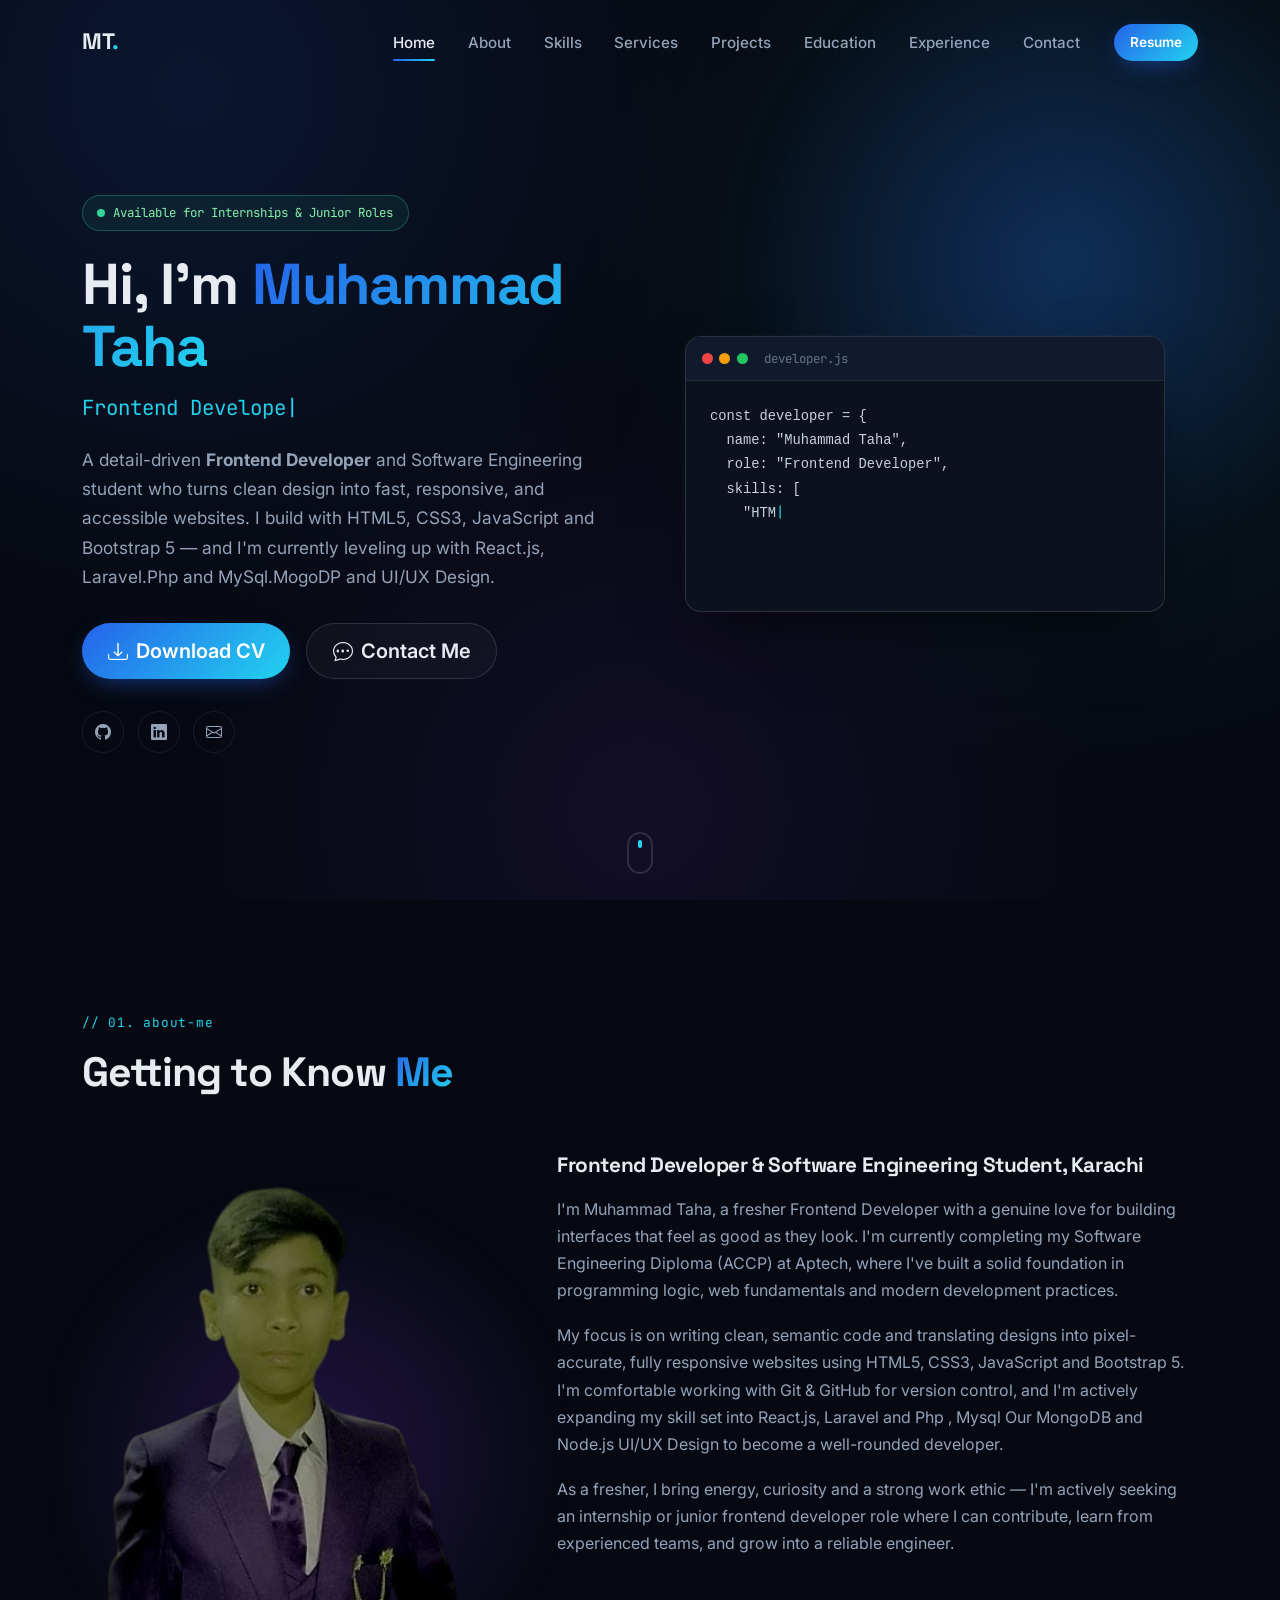
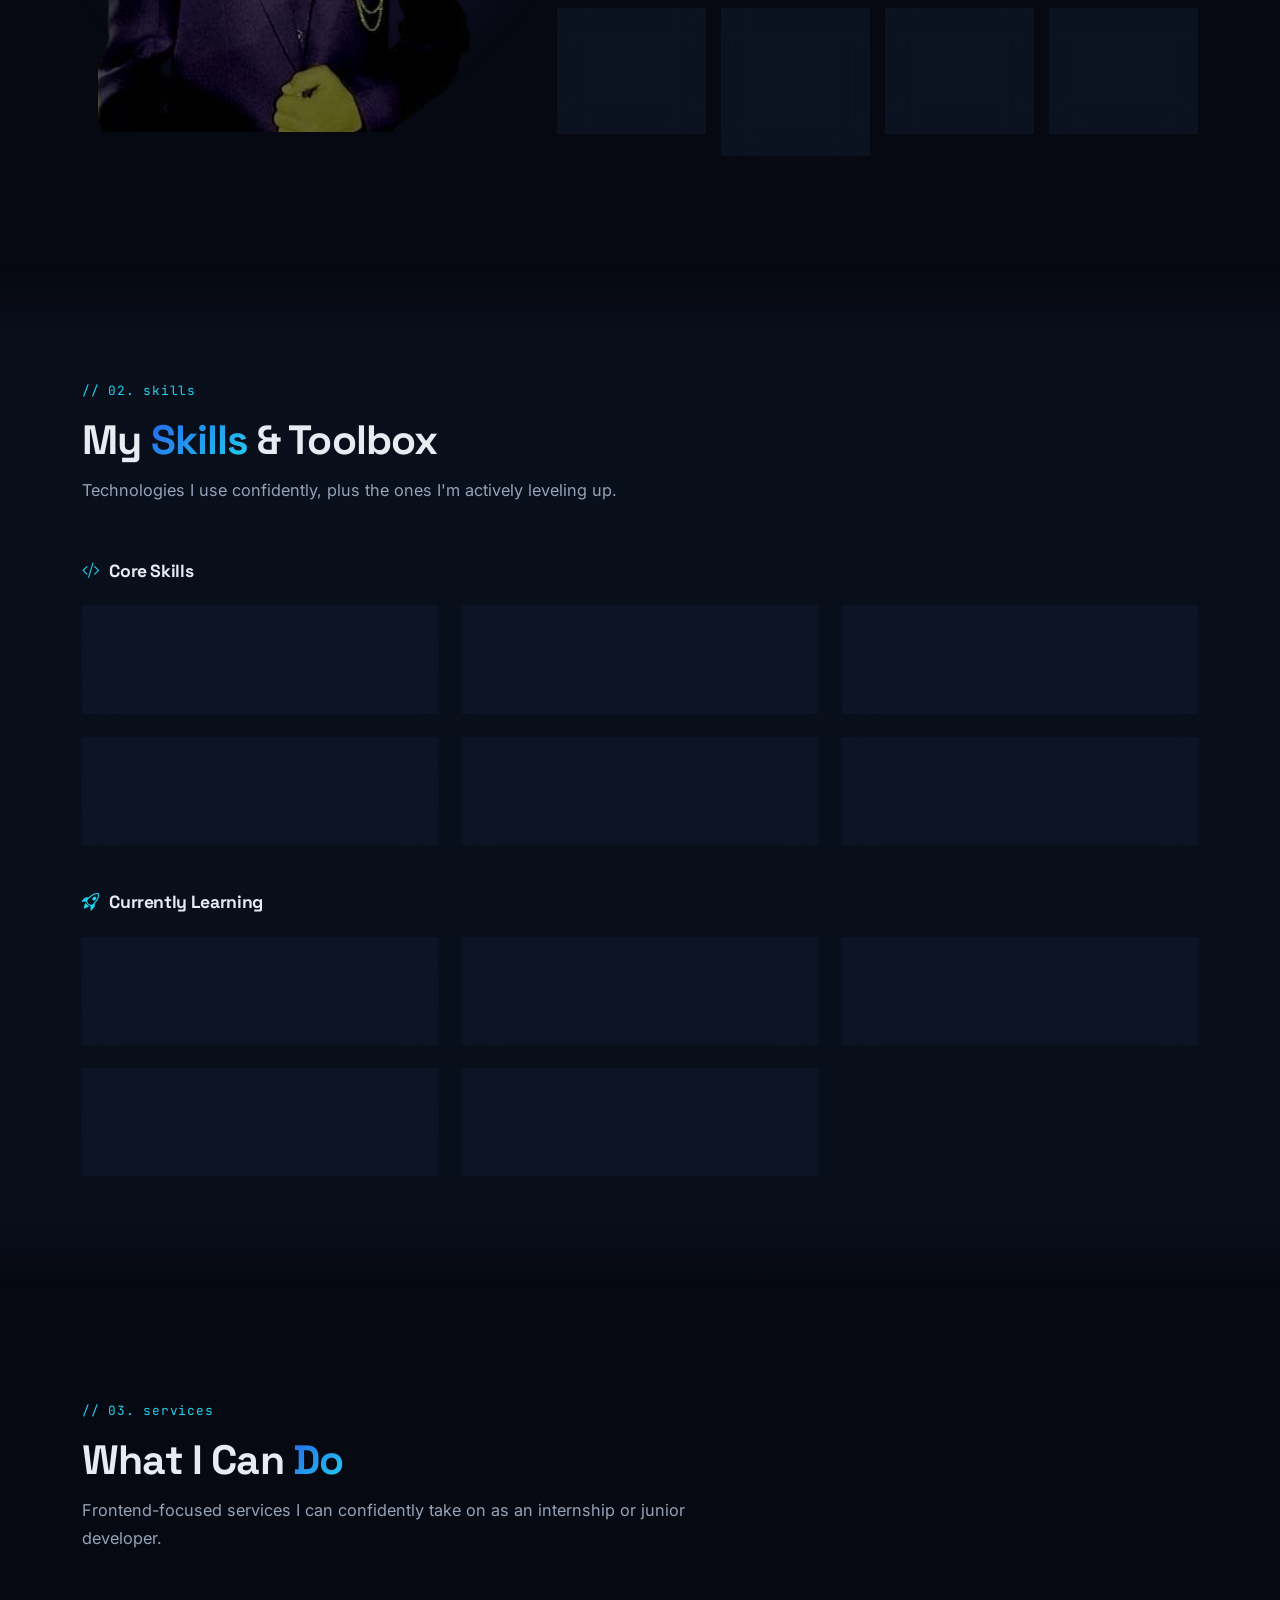
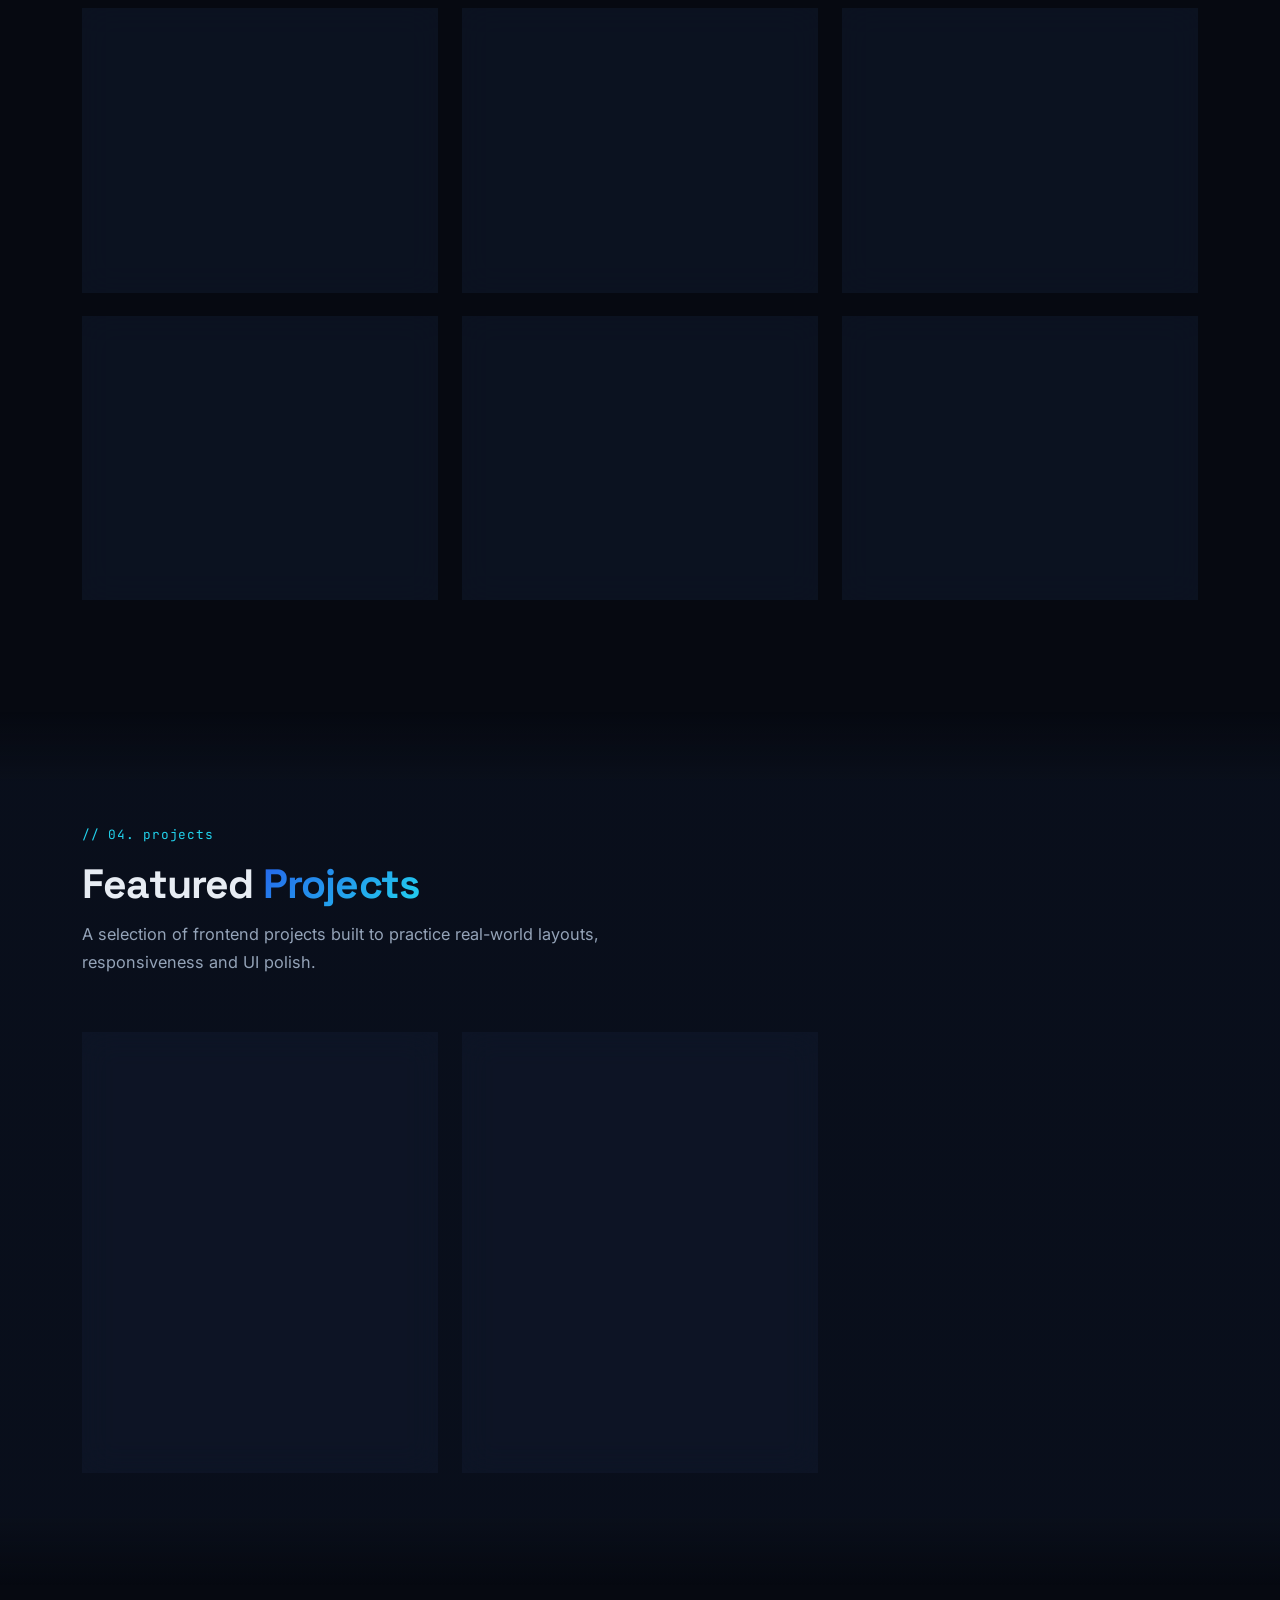
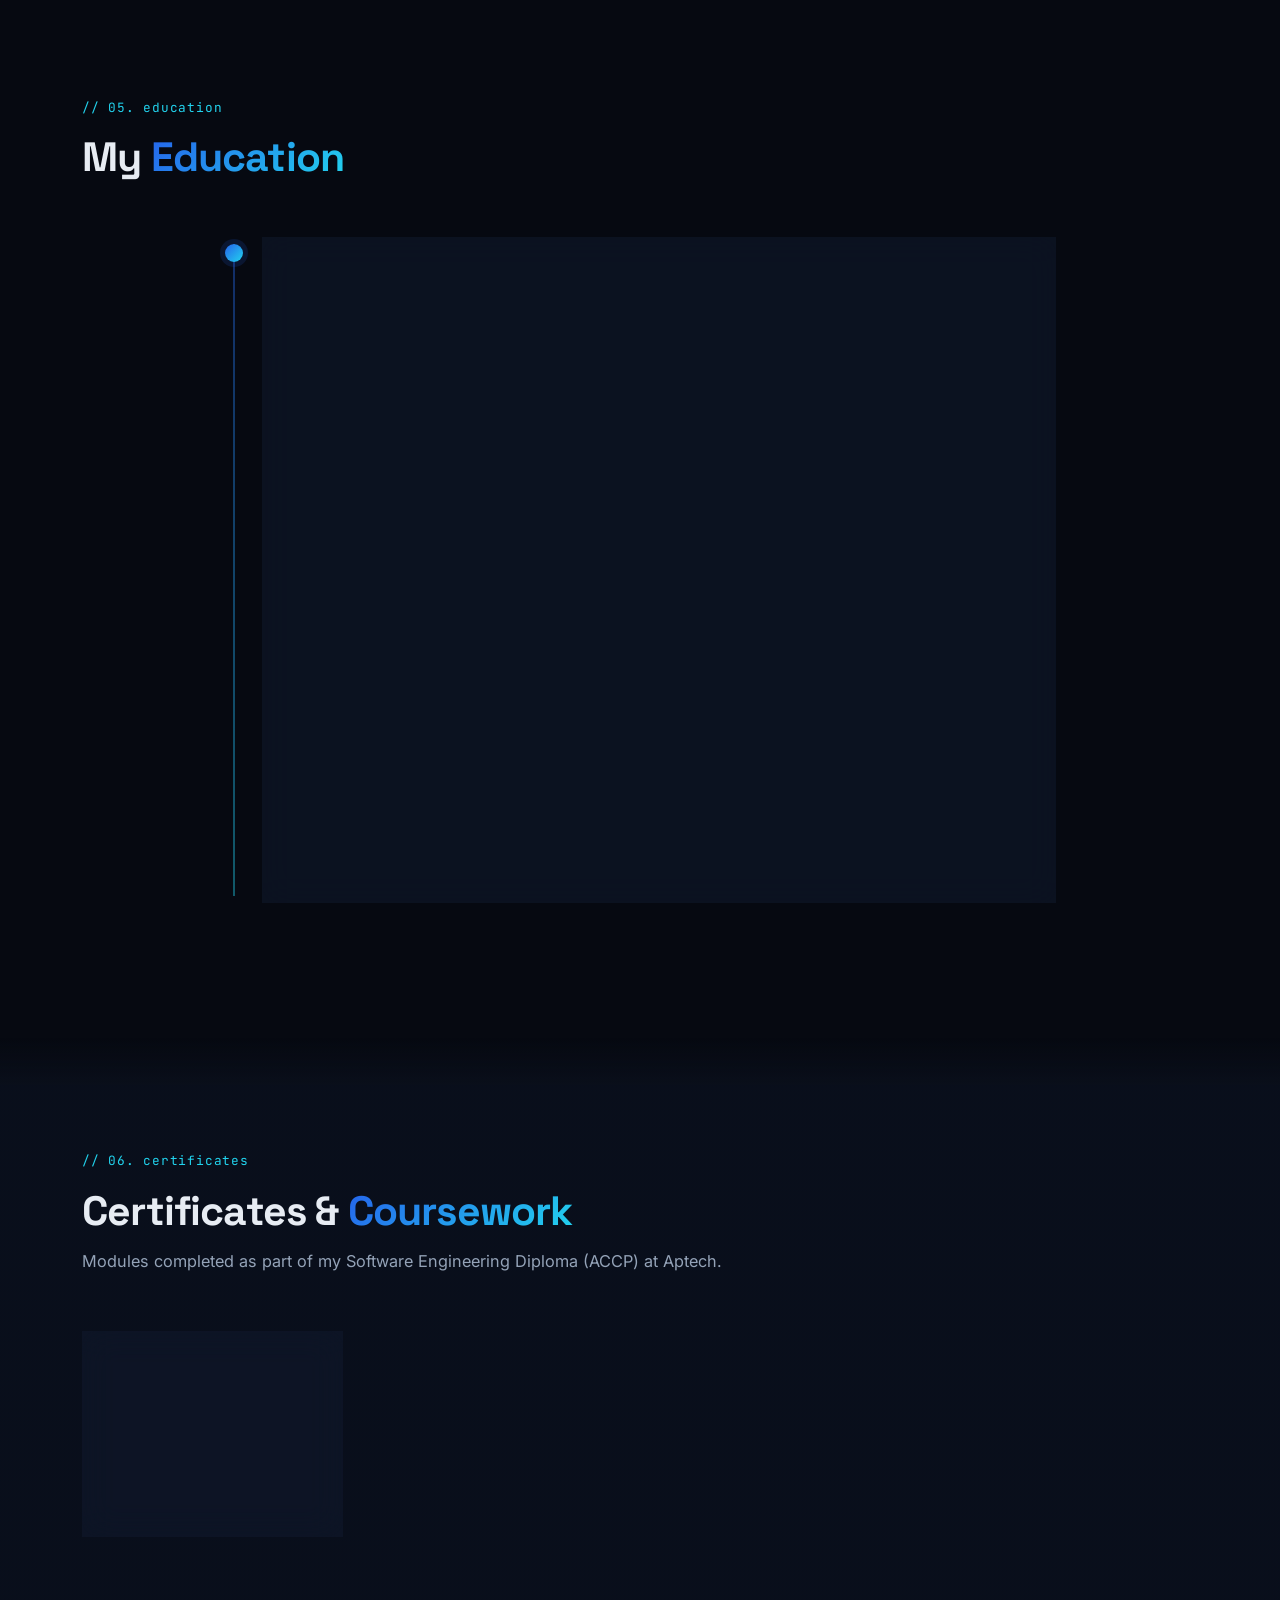
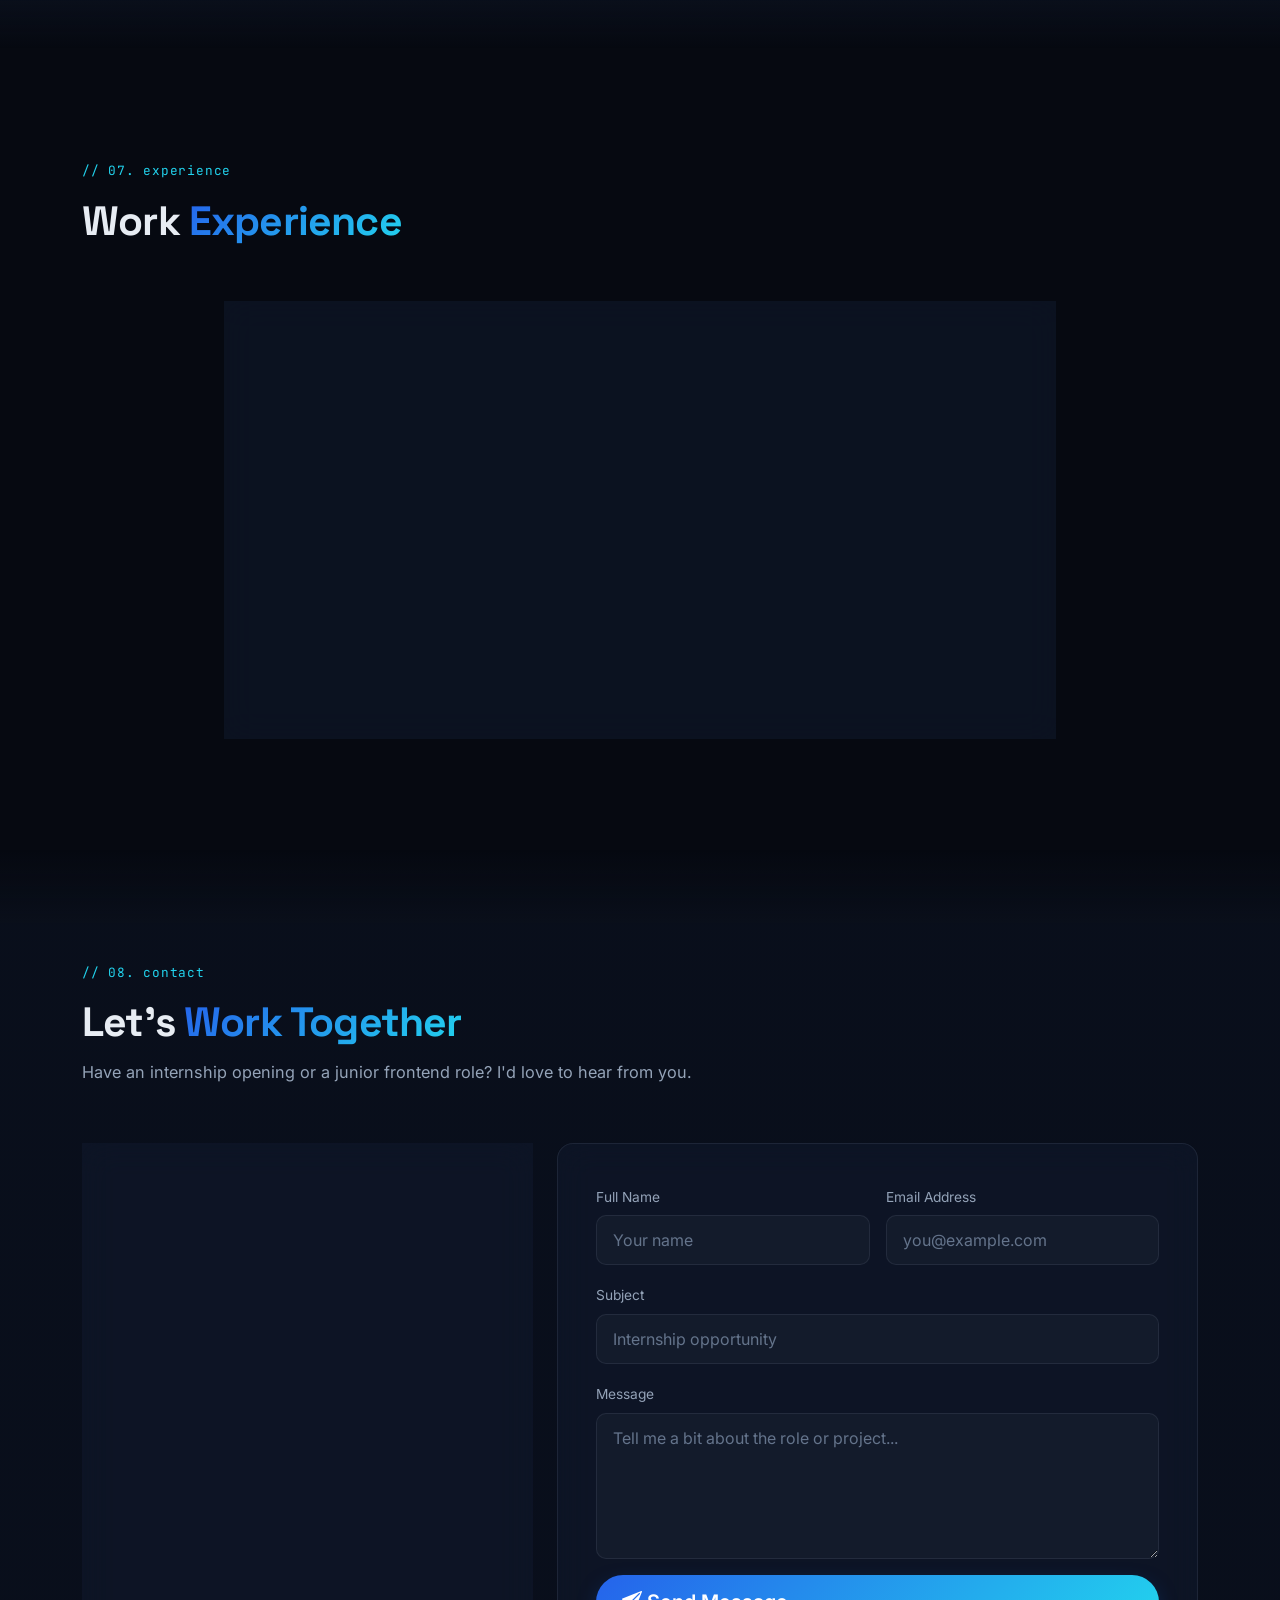
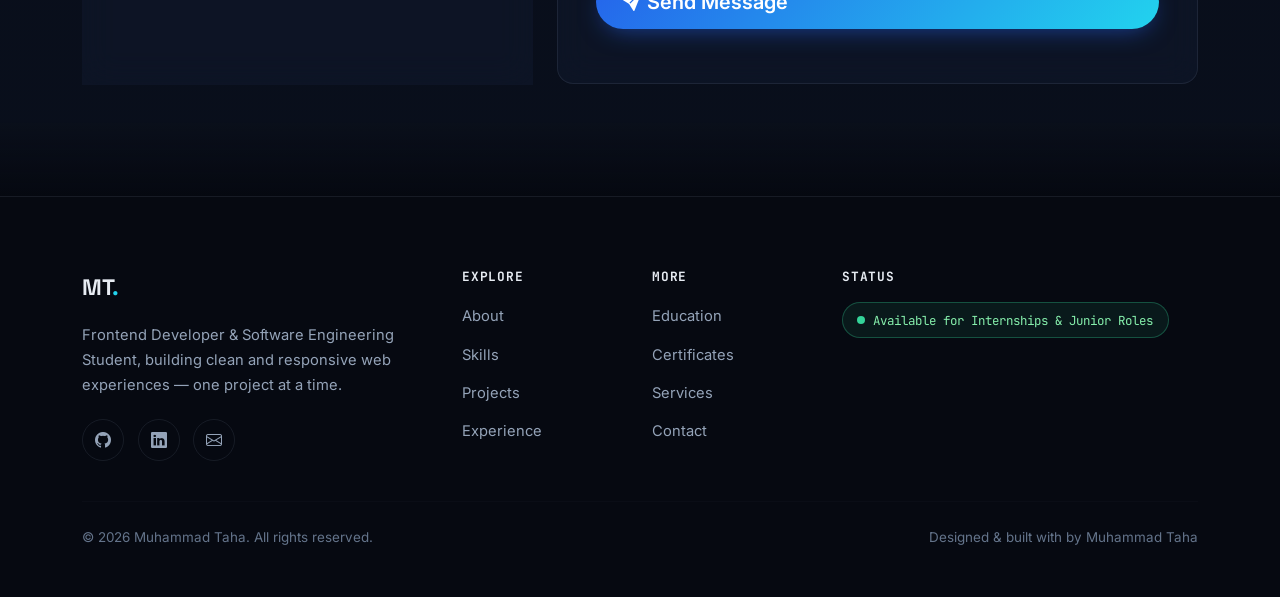
==== commit c9deaf64: "Update index.html" ====
--- a/index.html
+++ b/index.html
@@ -1,7 +1,6 @@
 <!DOCTYPE html>
 <html lang="en">
 <head  >
-  <meta name="google-site-verification" content="8vikf0CtjddKYeED-2YwD-g6Pu_RLdXB_sd_TZ0jSUE" />
   <meta charset="UTF-8">
   <meta name="viewport" content="width=device-width, initial-scale=1.0">
   <title>Muhammad Taha | Frontend Developer &amp; Software Engineering Student</title>
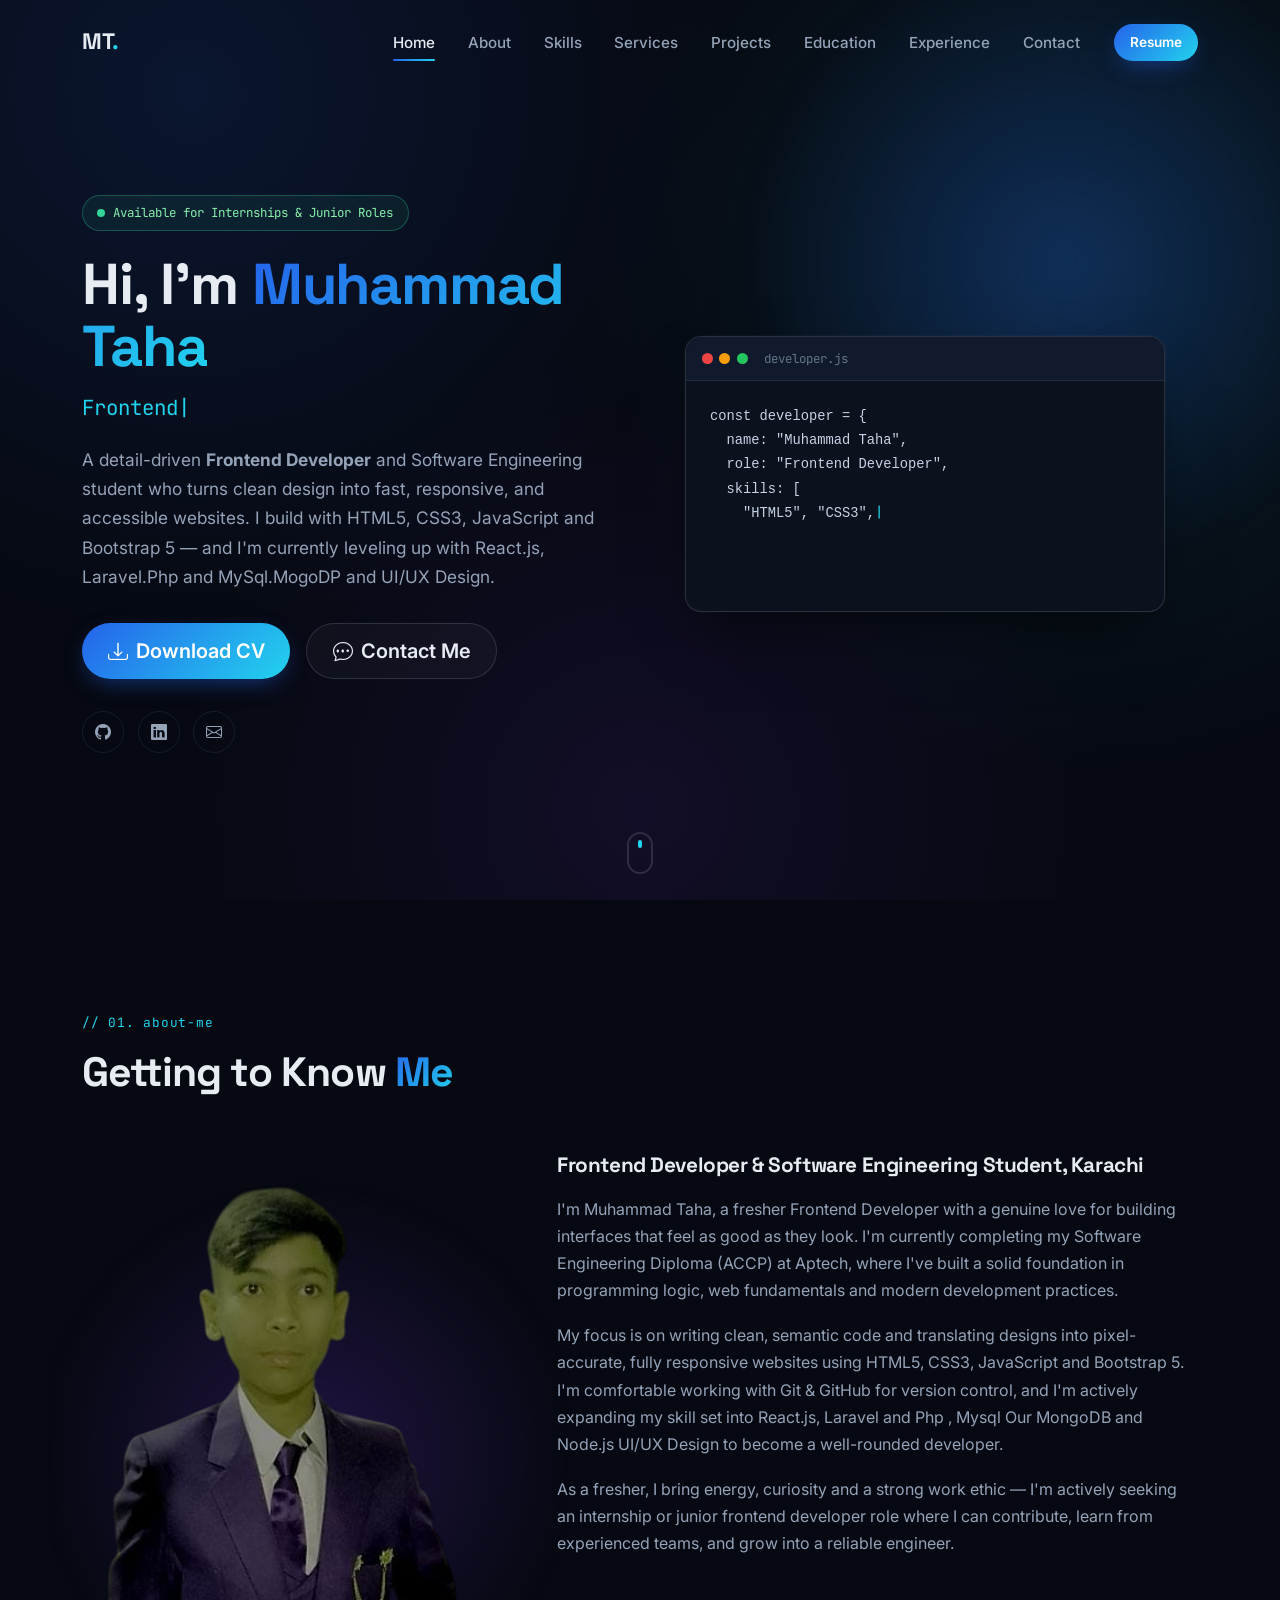
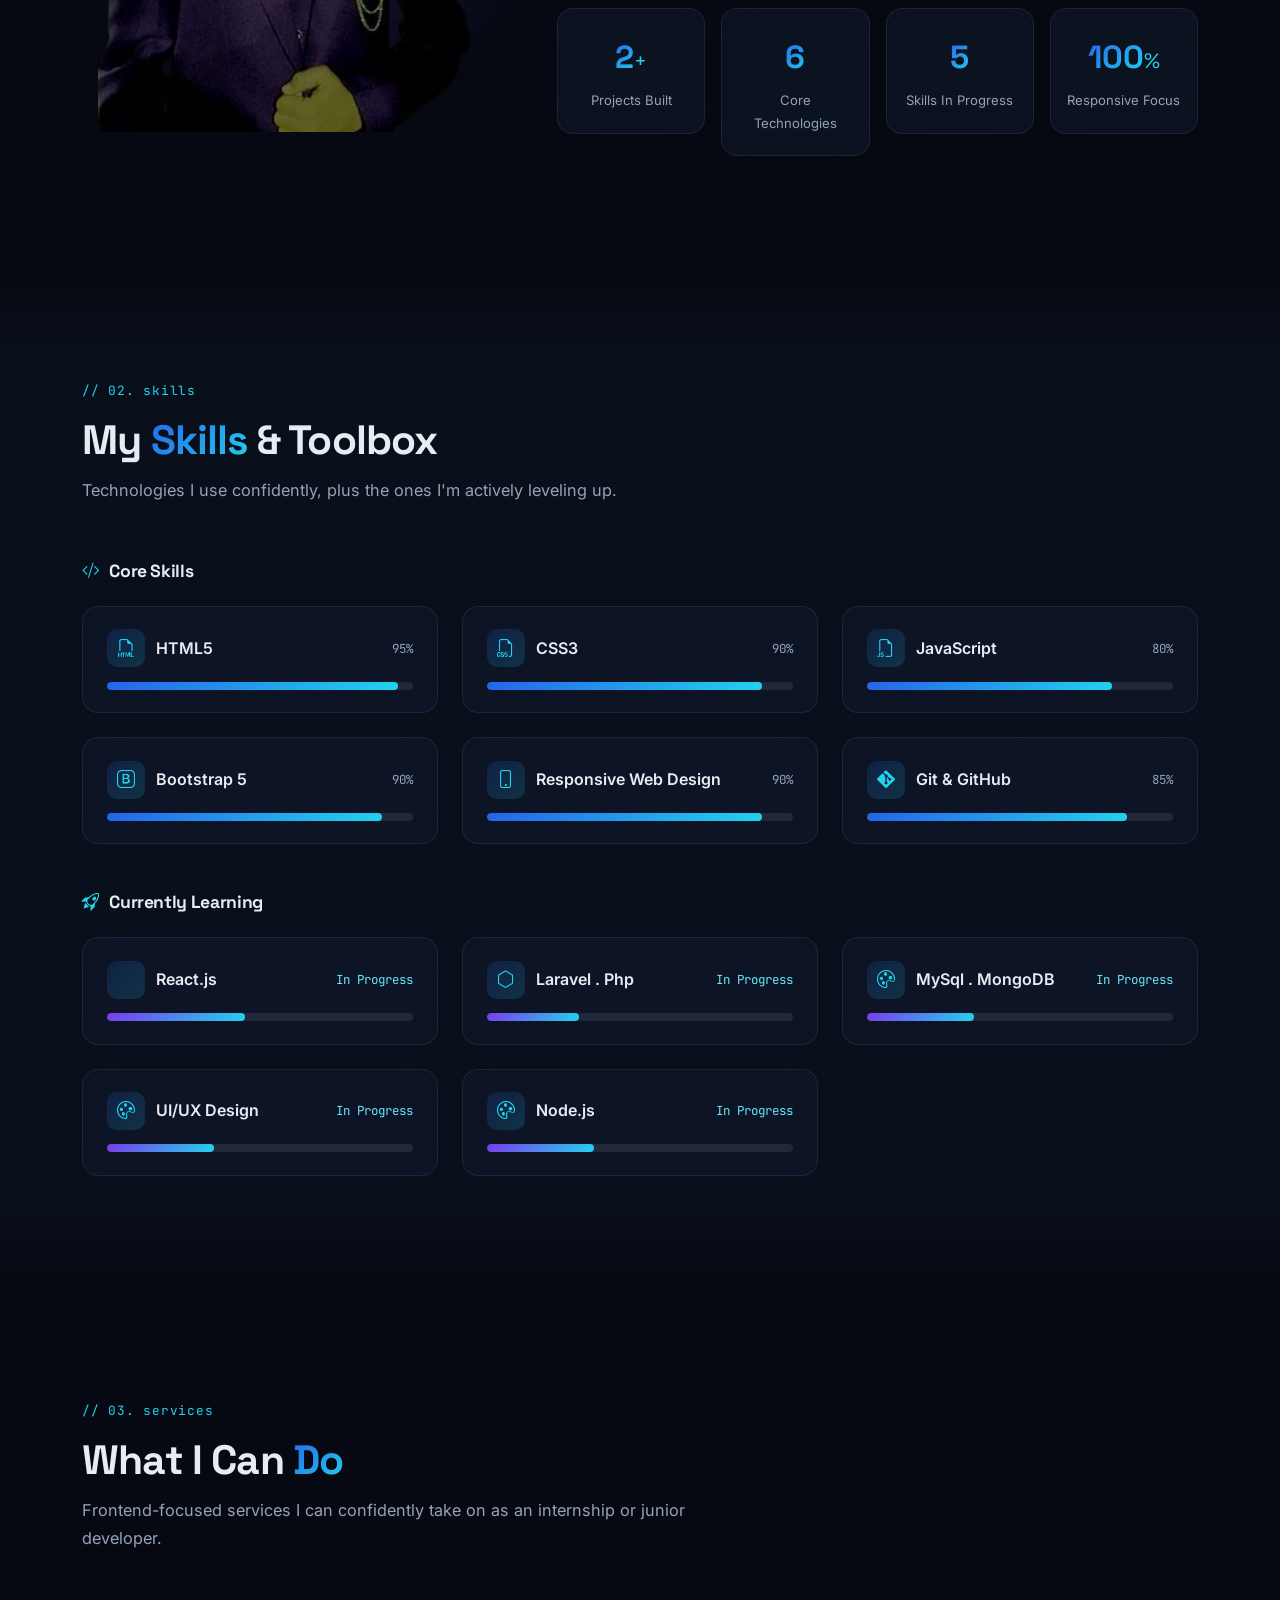
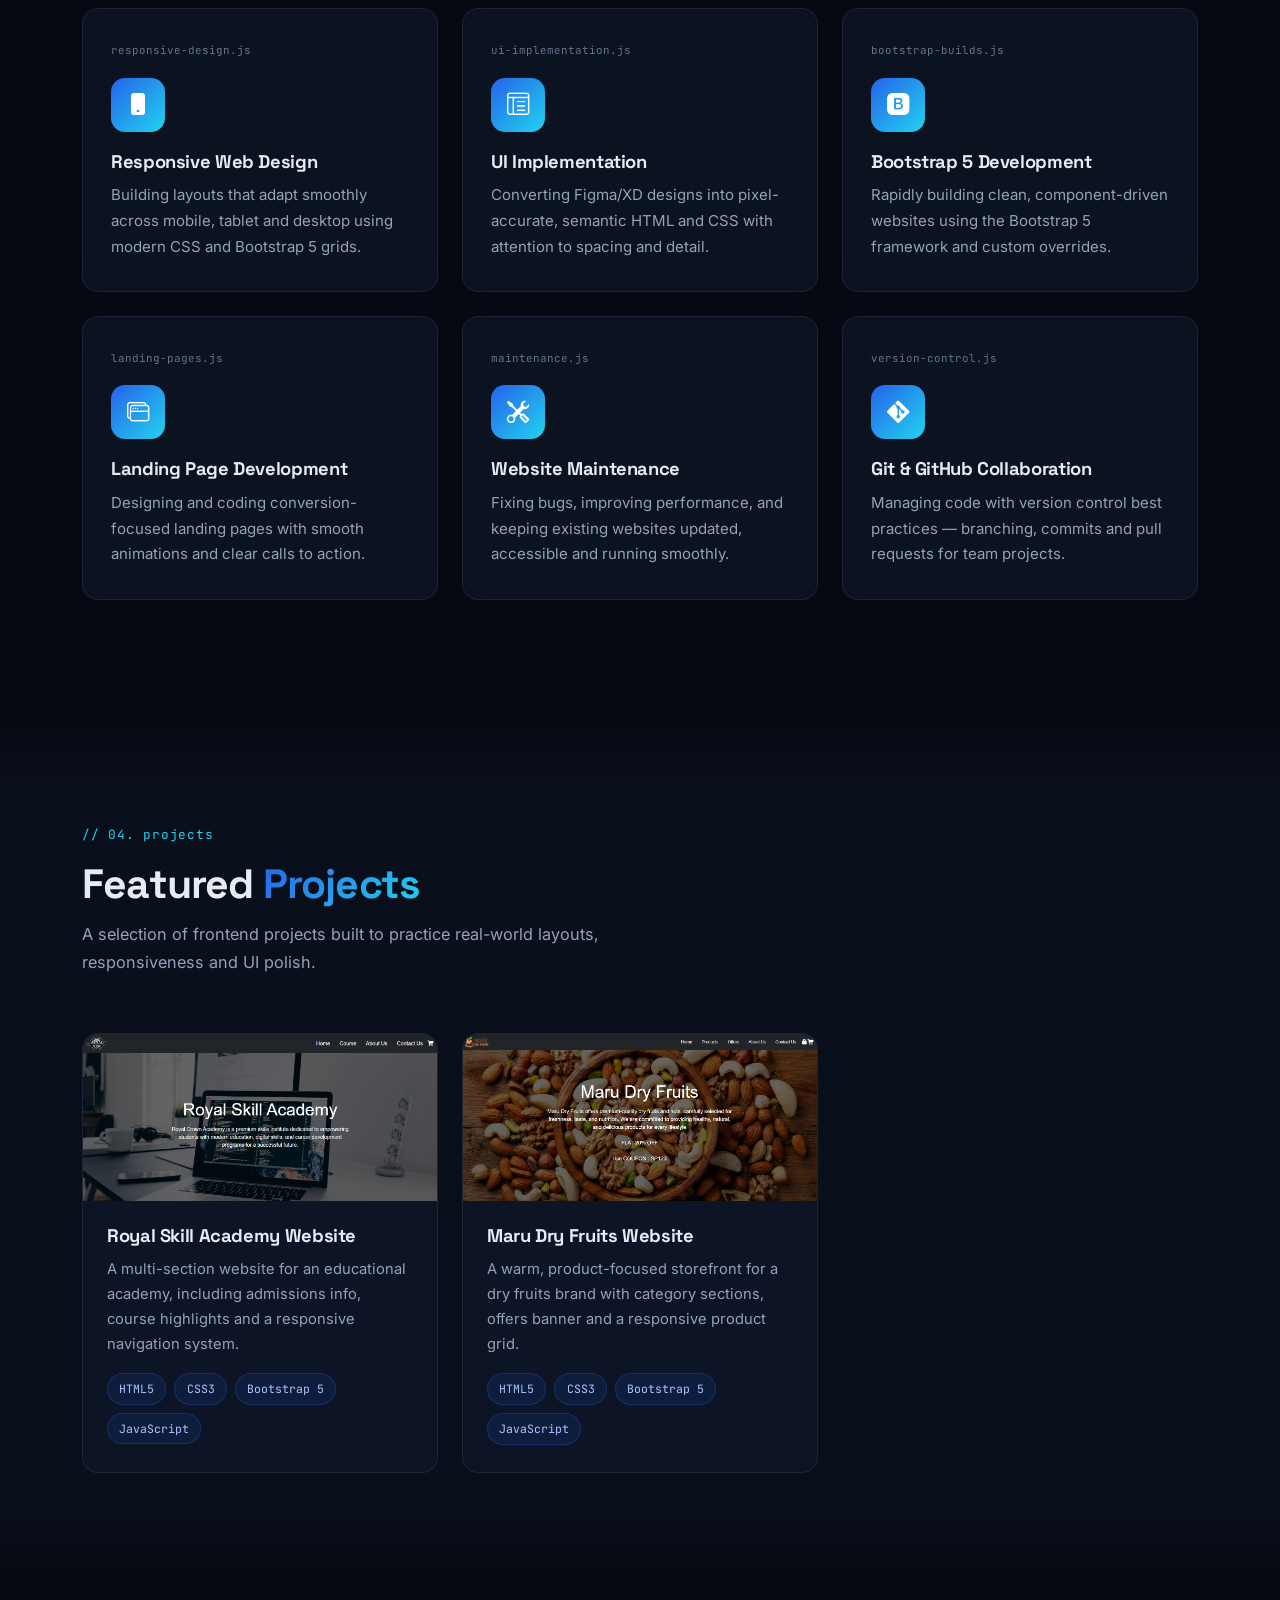
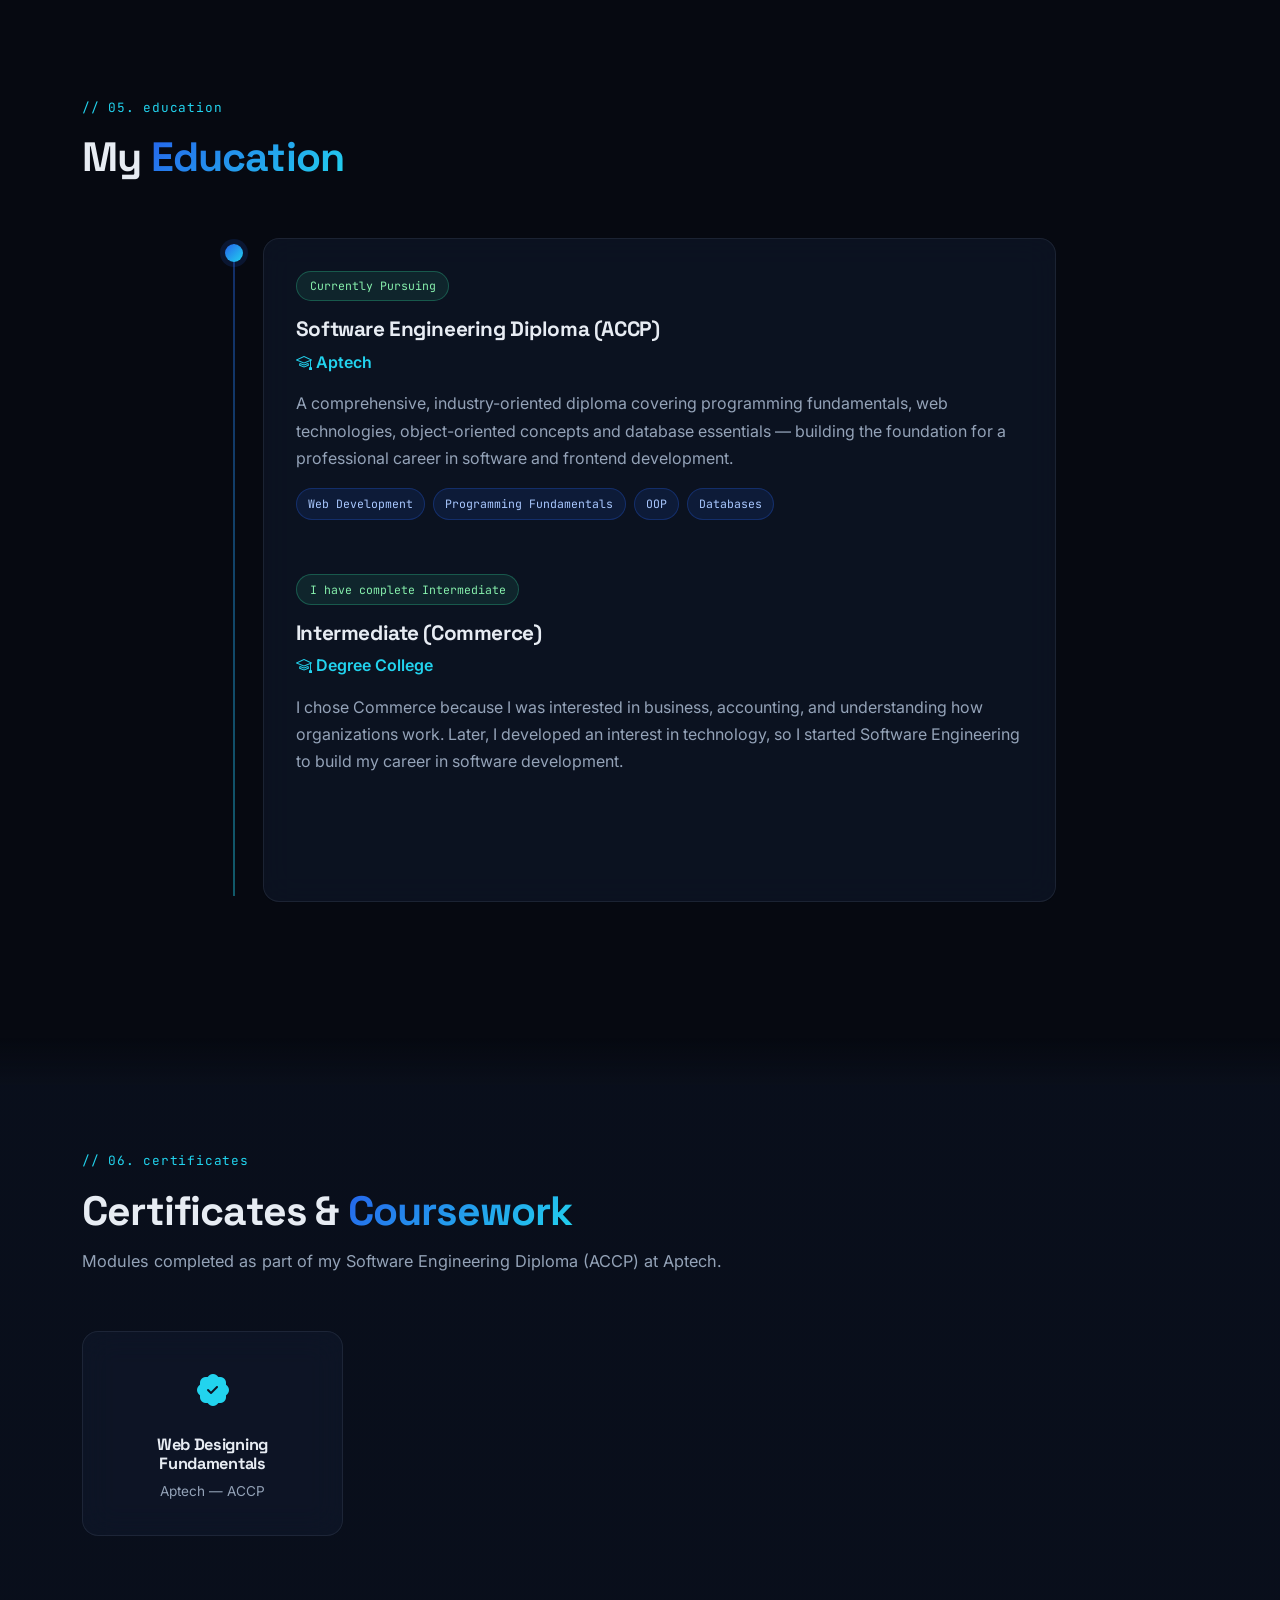
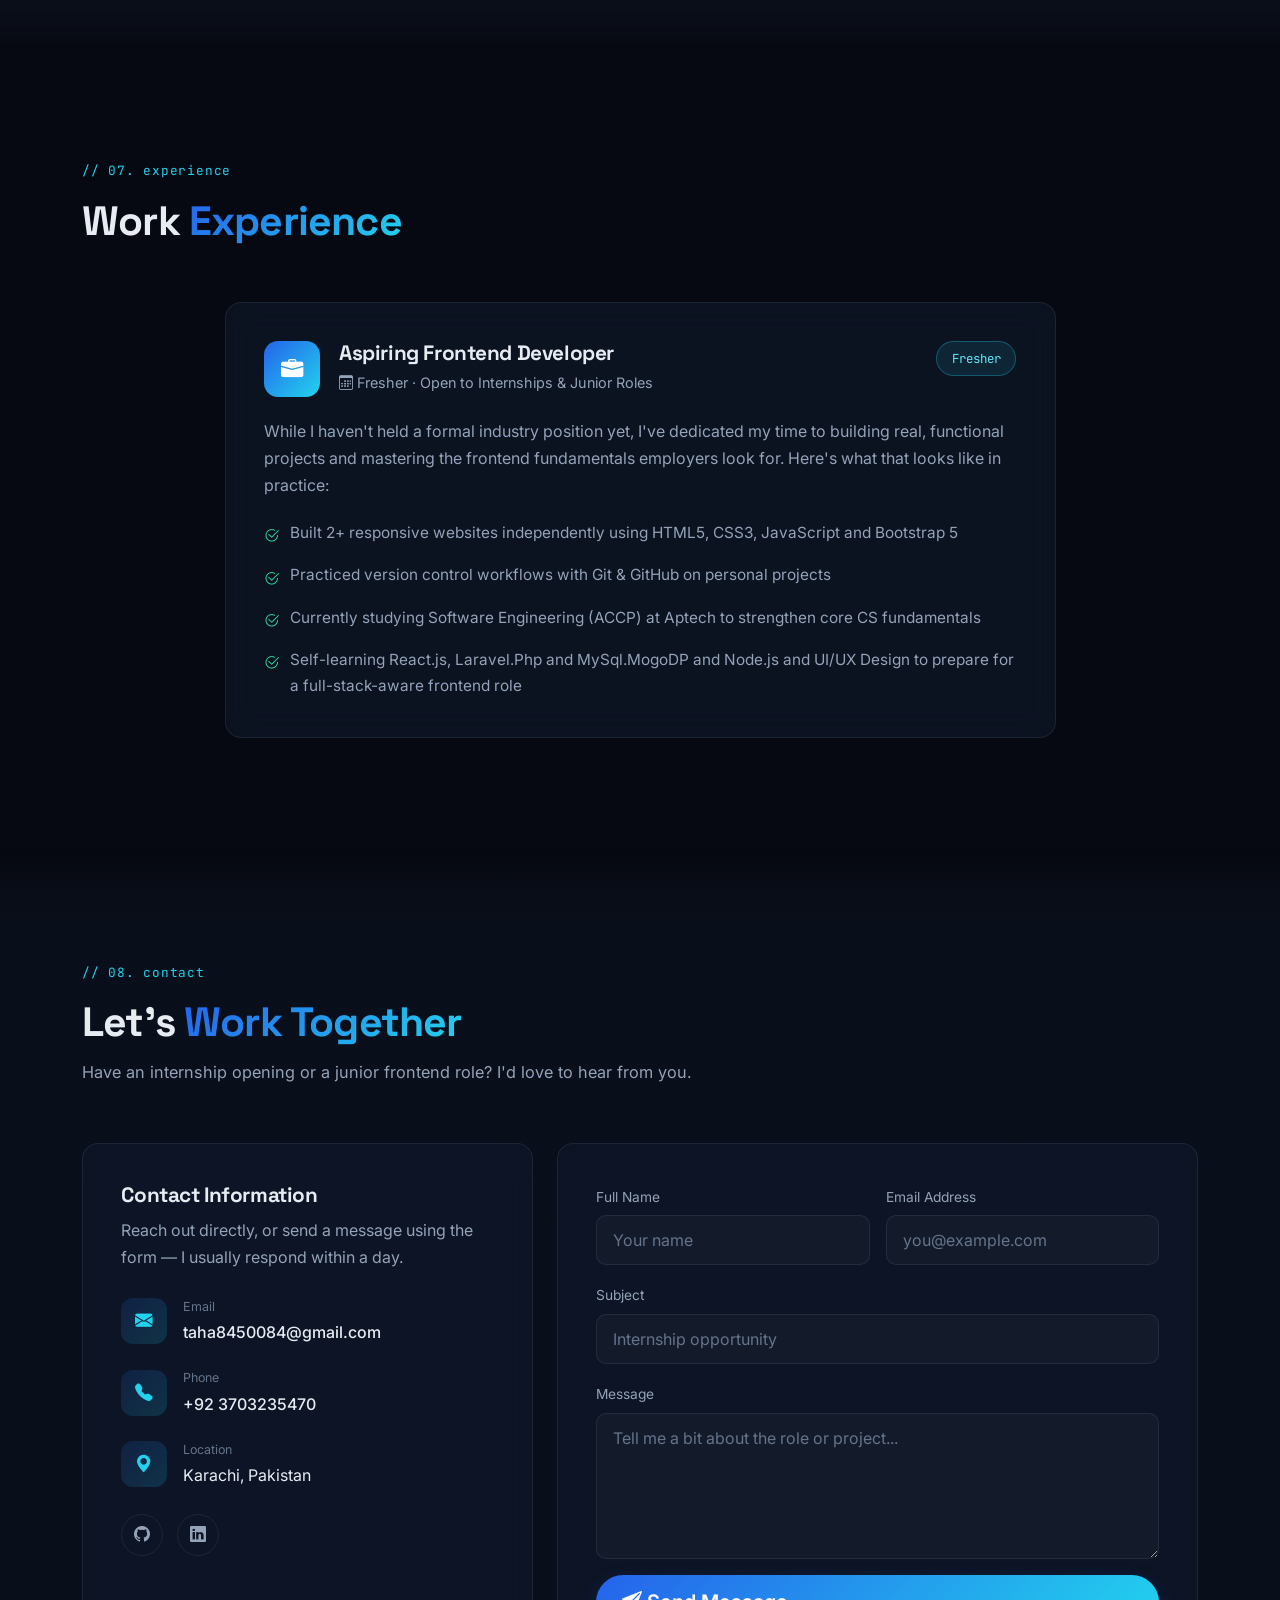
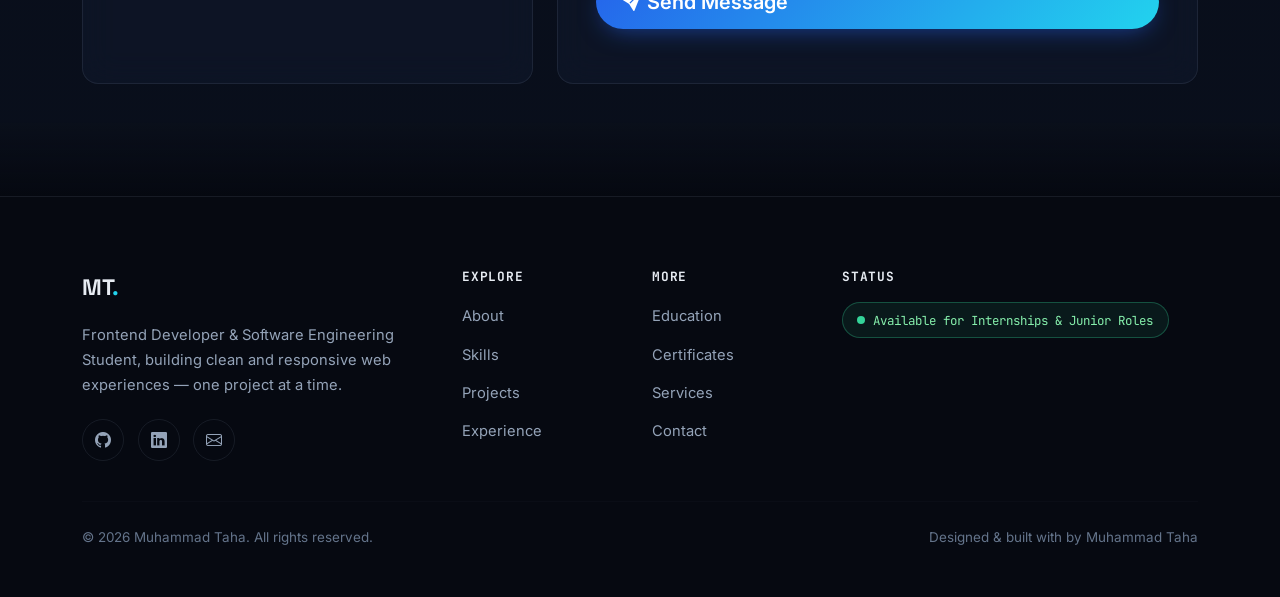
==== commit 5f41c711: "Update index.html" ====
--- a/index.html
+++ b/index.html
@@ -1,6 +1,7 @@
 <!DOCTYPE html>
 <html lang="en">
 <head  >
+  <meta name="google-site-verification" content="8vikf0CtjddKYeED-2YwD-g6Pu_RLdXB_sd_TZ0jSUE" />
   <meta charset="UTF-8">
   <meta name="viewport" content="width=device-width, initial-scale=1.0">
   <title>Muhammad Taha | Frontend Developer &amp; Software Engineering Student</title>
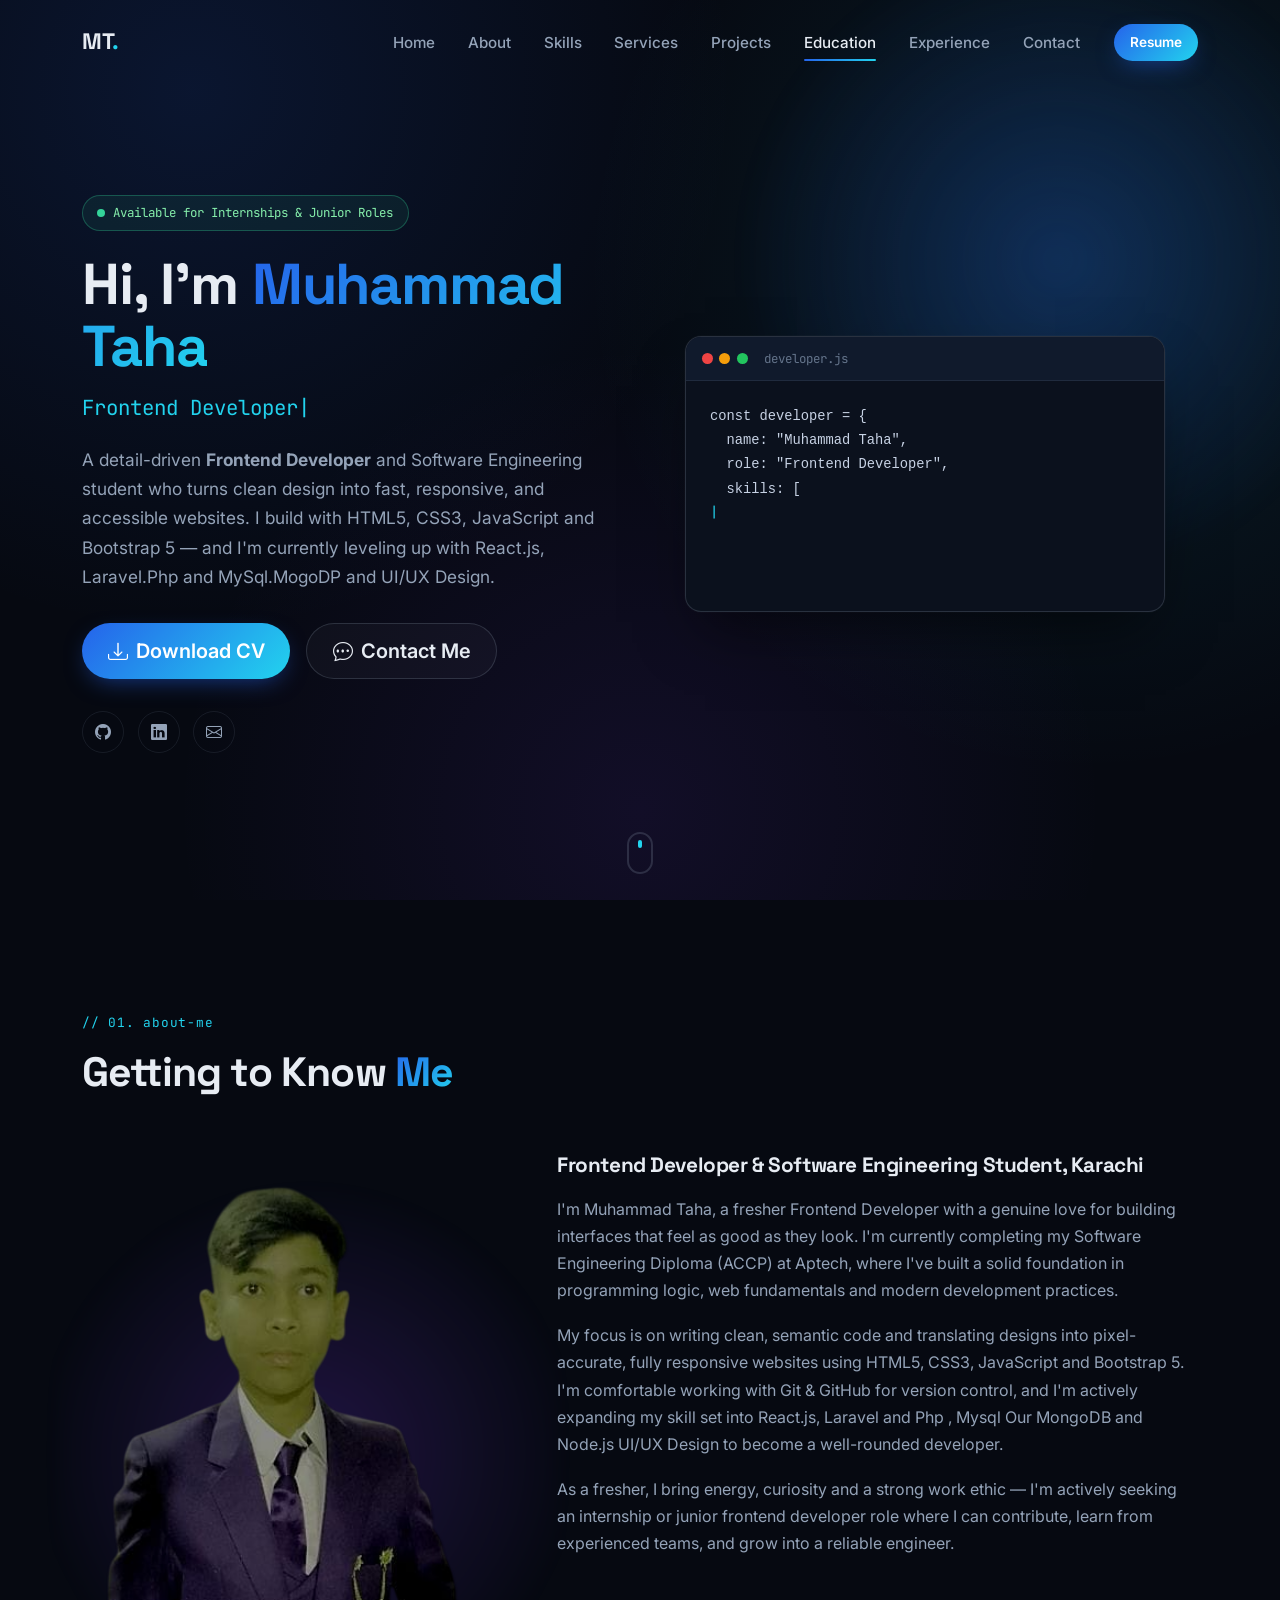
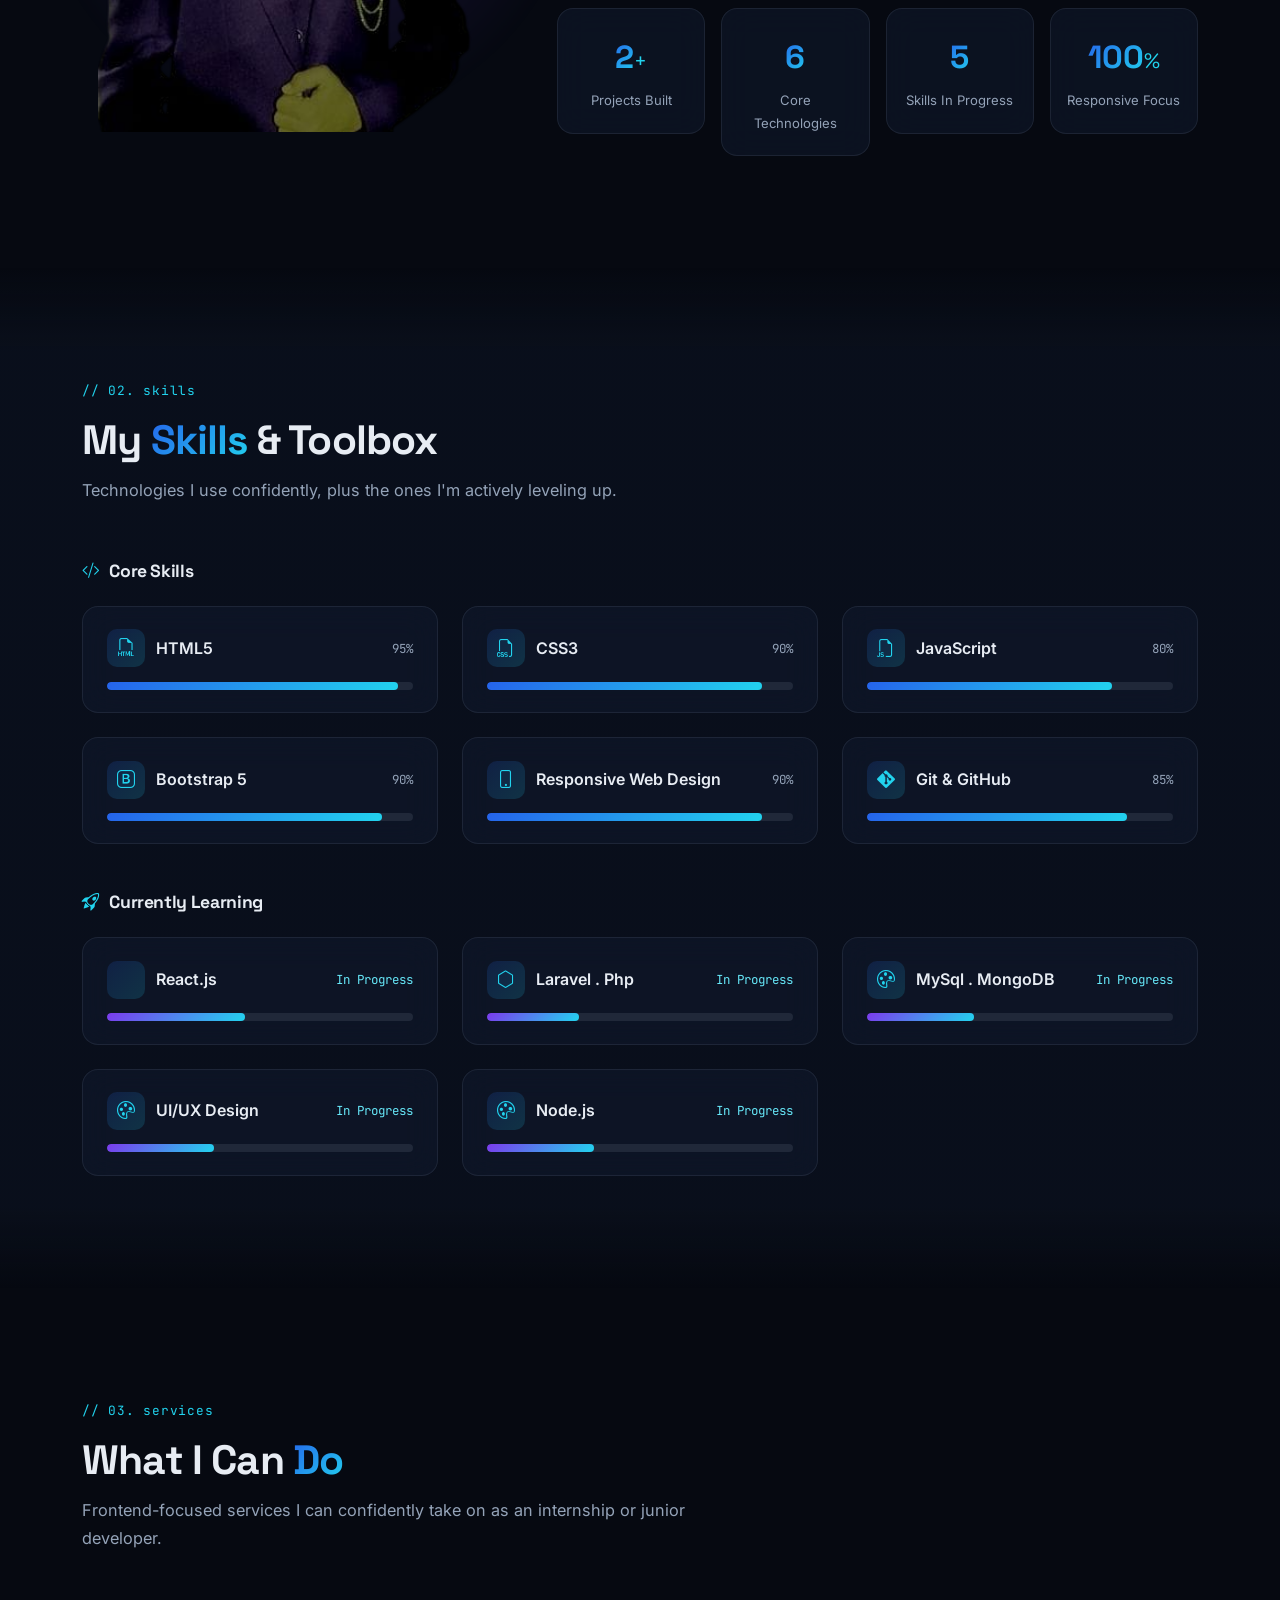
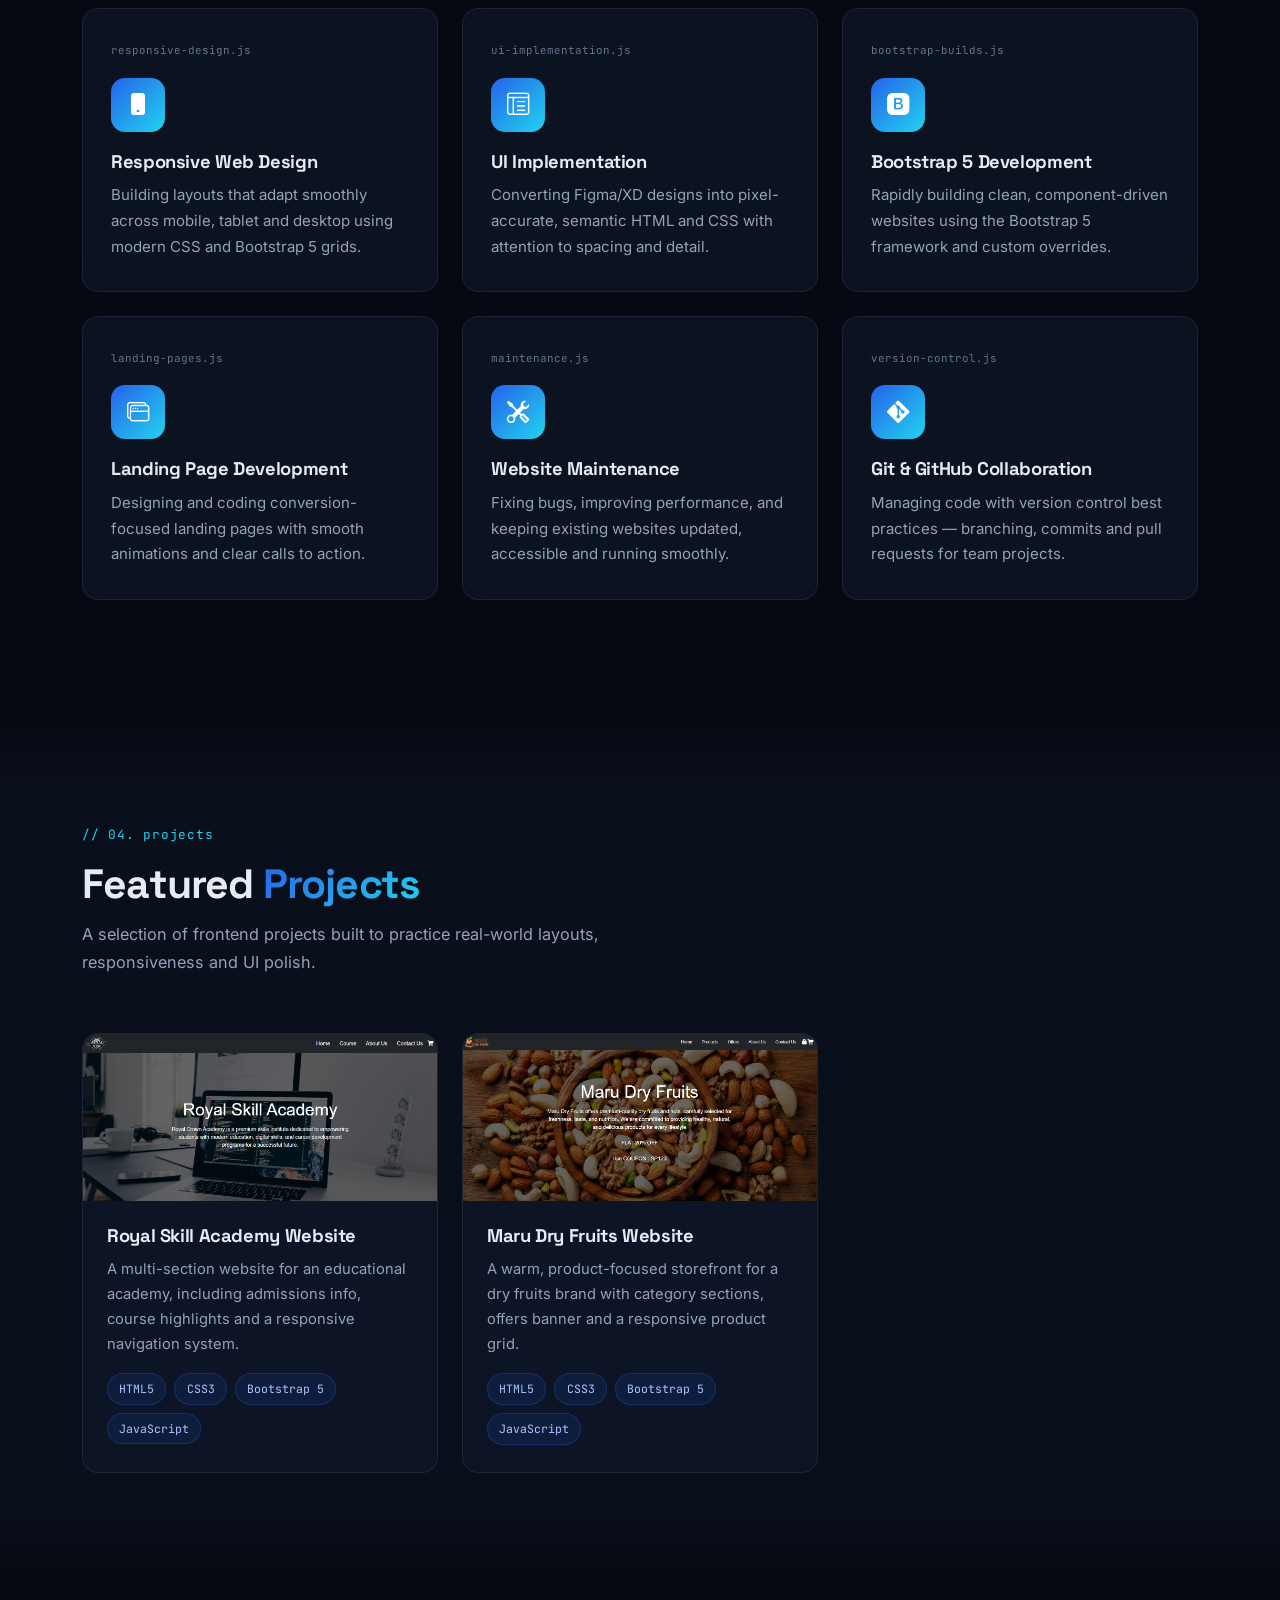
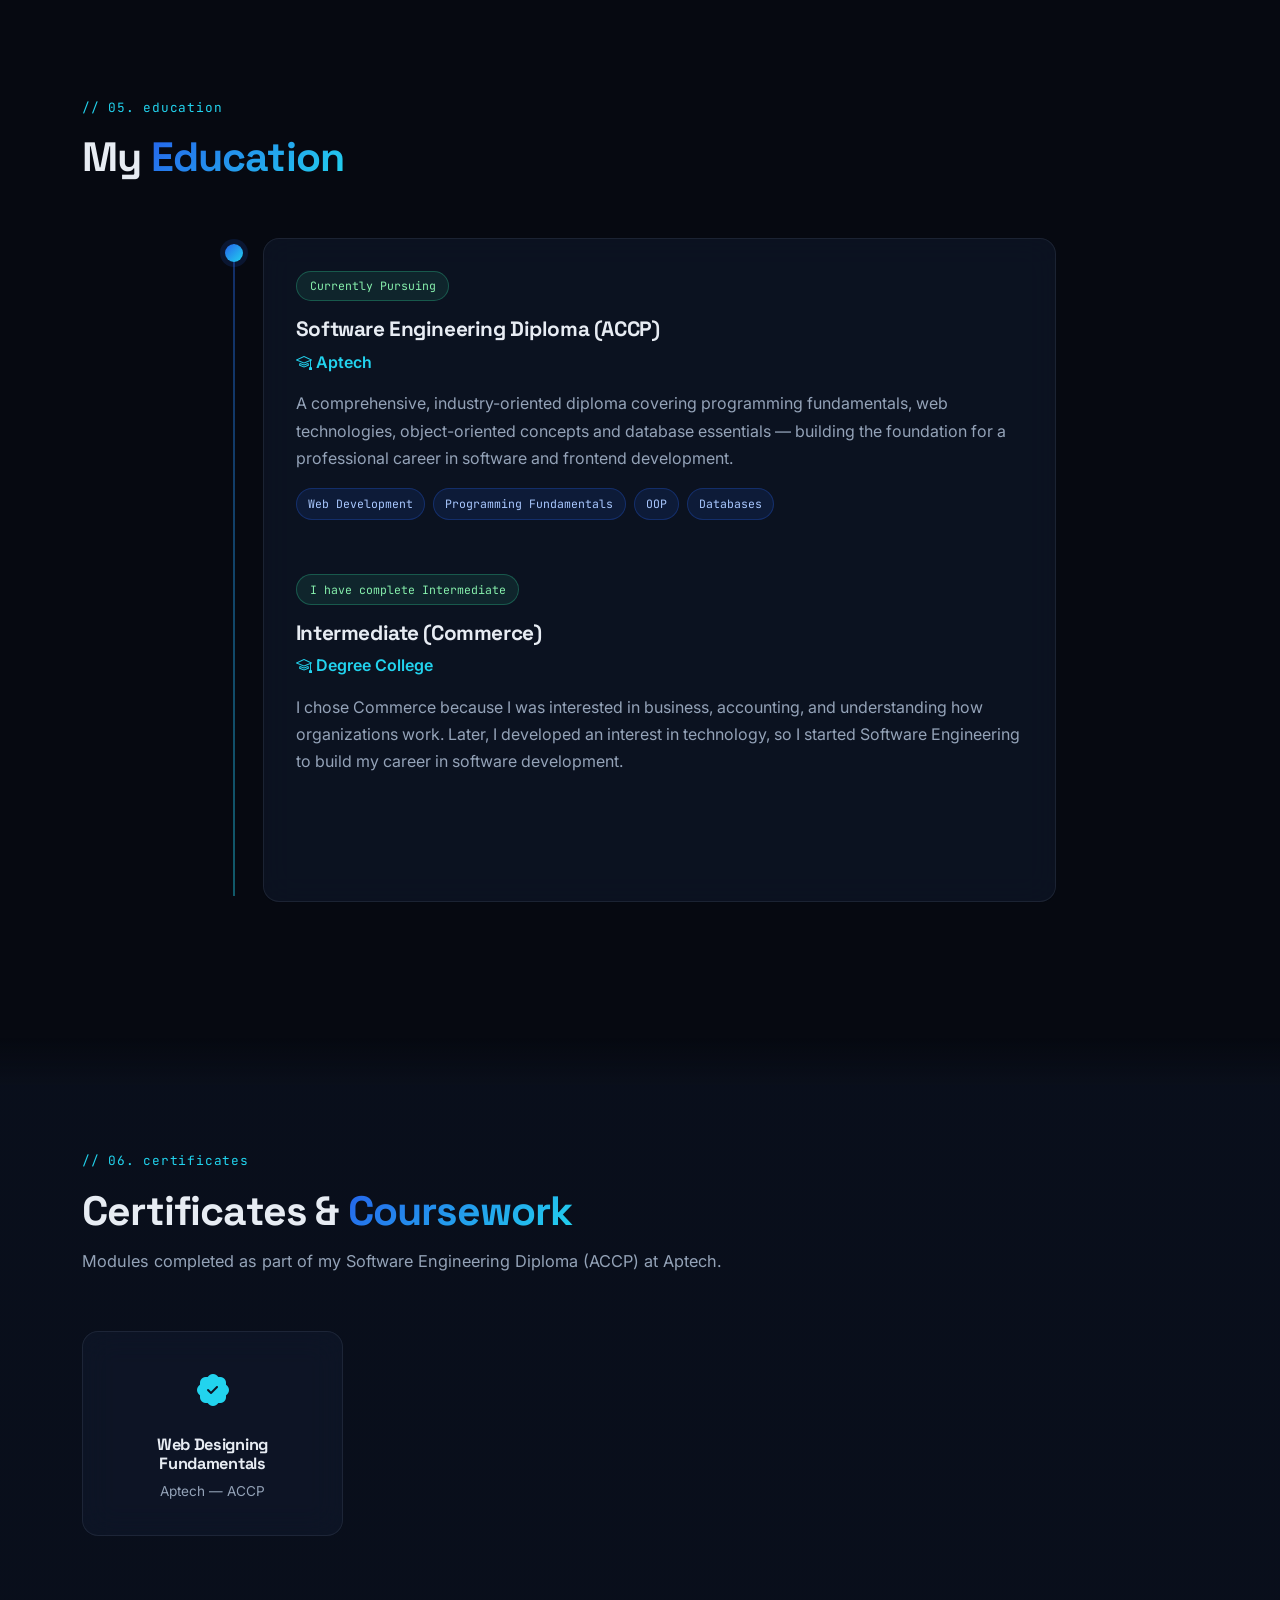
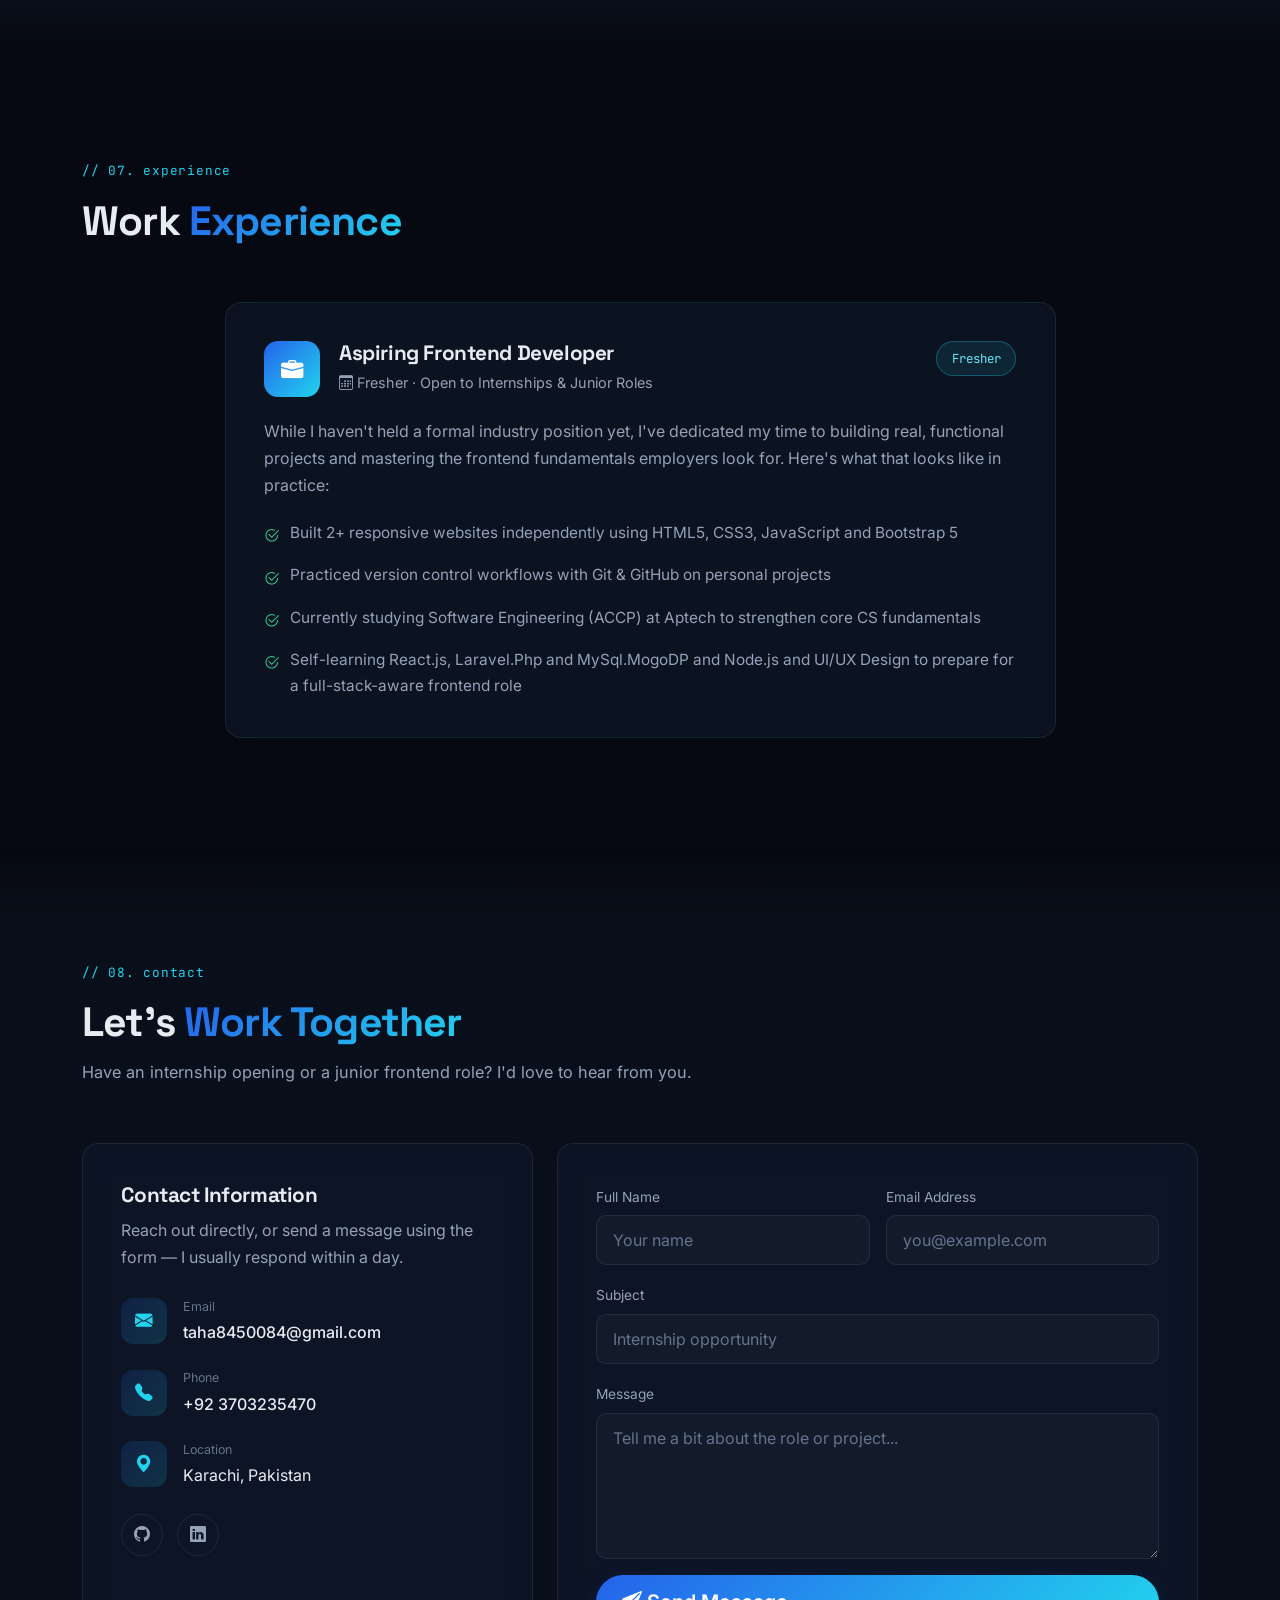
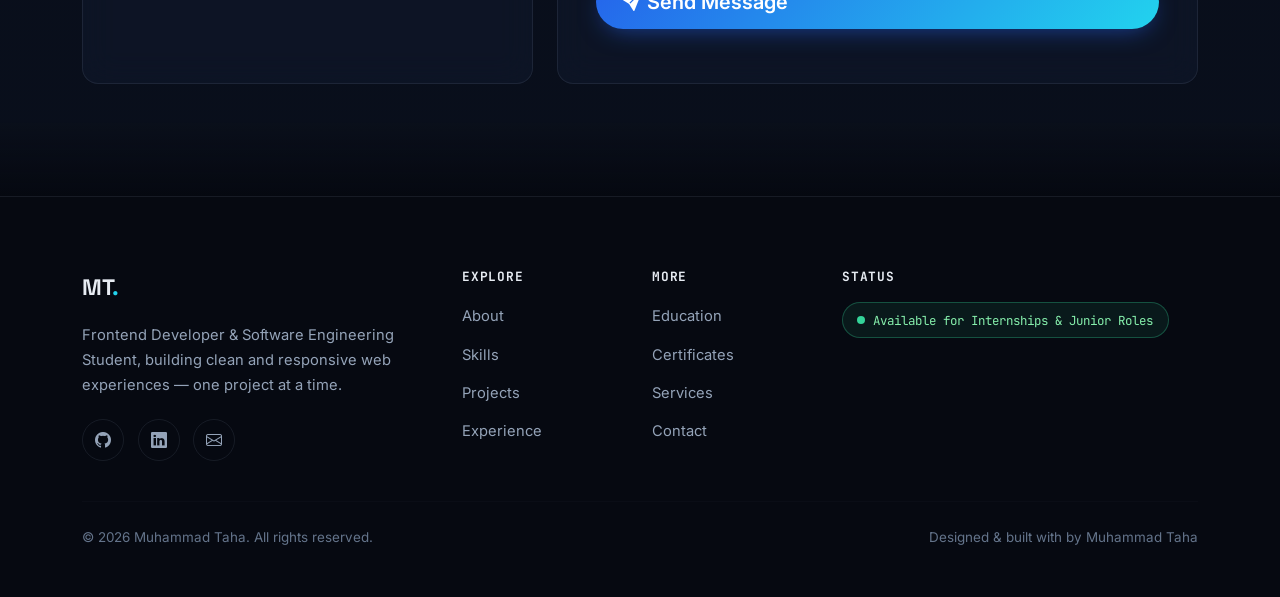
==== commit d2070733: "Update index.html" ====
--- a/index.html
+++ b/index.html
@@ -1,7 +1,7 @@
 <!DOCTYPE html>
 <html lang="en">
 <head  >
-  <meta name="google-site-verification" content="8vikf0CtjddKYeED-2YwD-g6Pu_RLdXB_sd_TZ0jSUE" />
+
   <meta charset="UTF-8">
   <meta name="viewport" content="width=device-width, initial-scale=1.0">
   <title>Muhammad Taha | Frontend Developer &amp; Software Engineering Student</title>
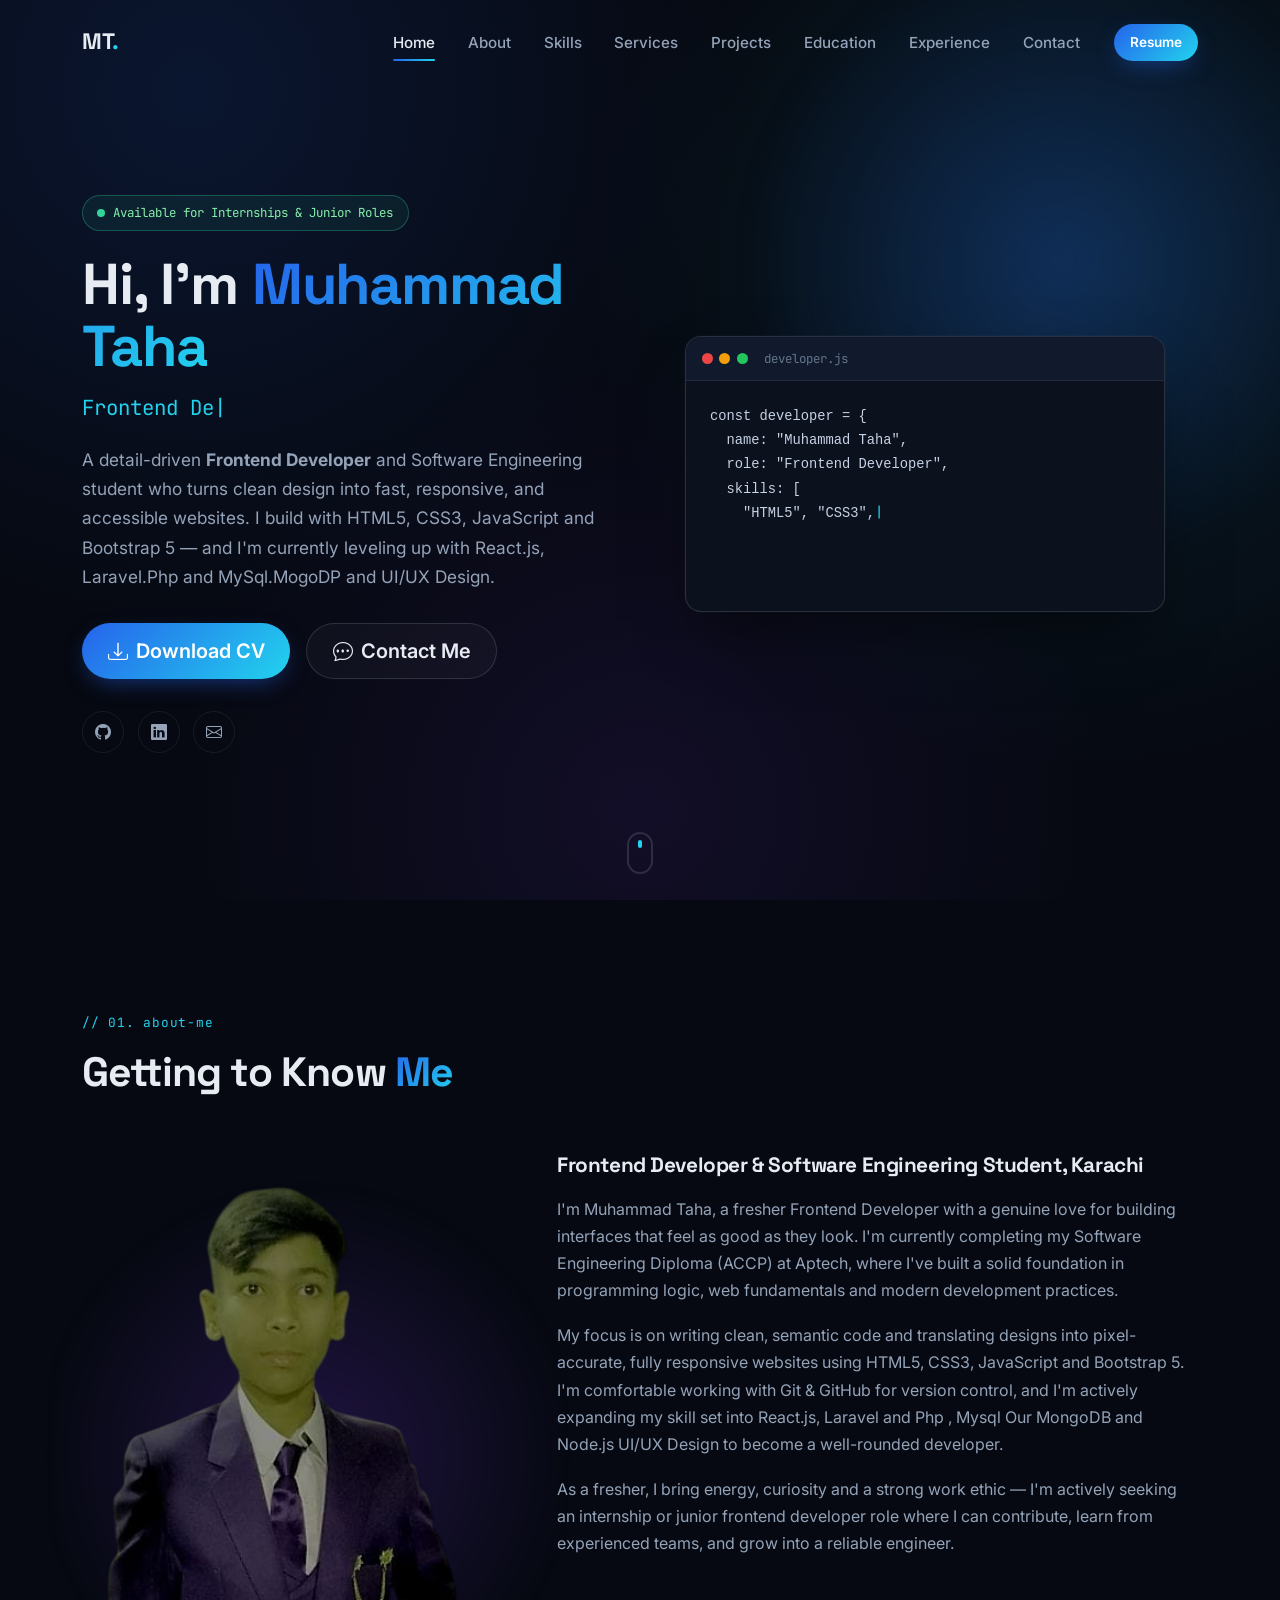
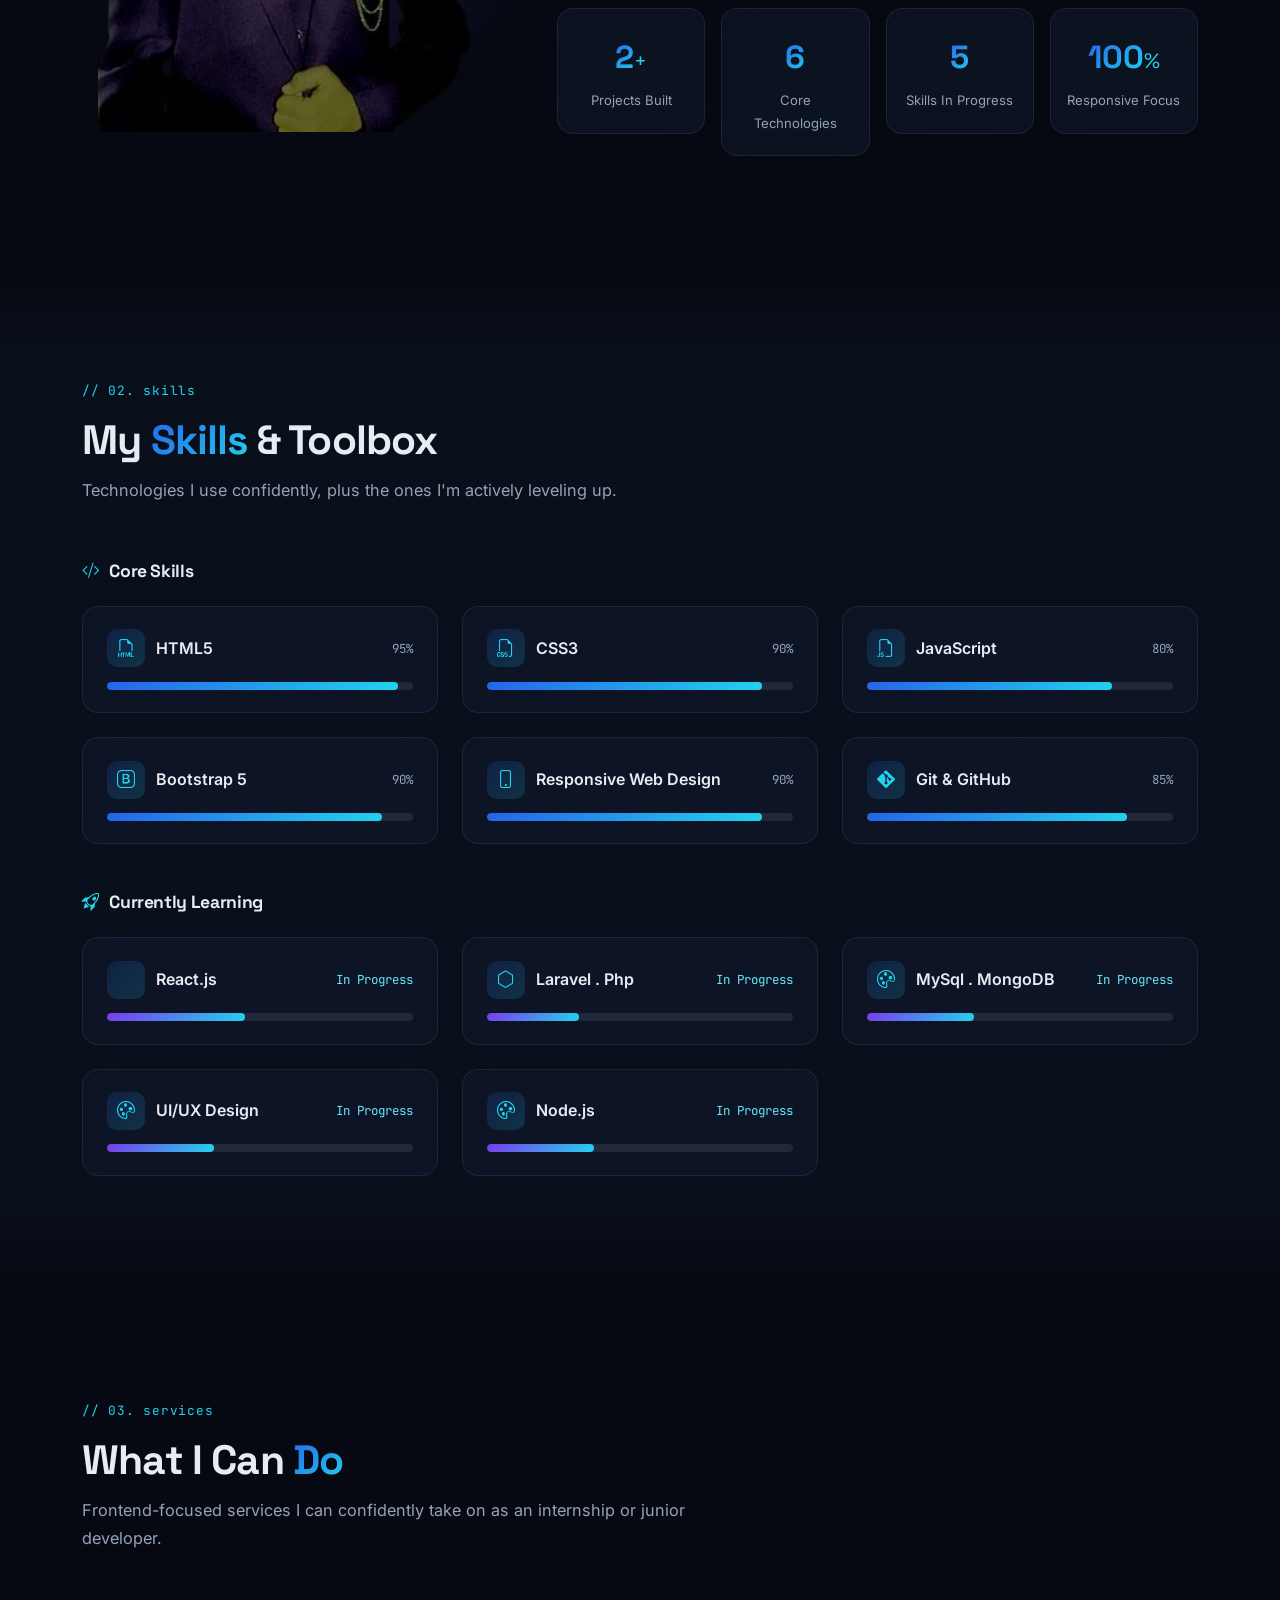
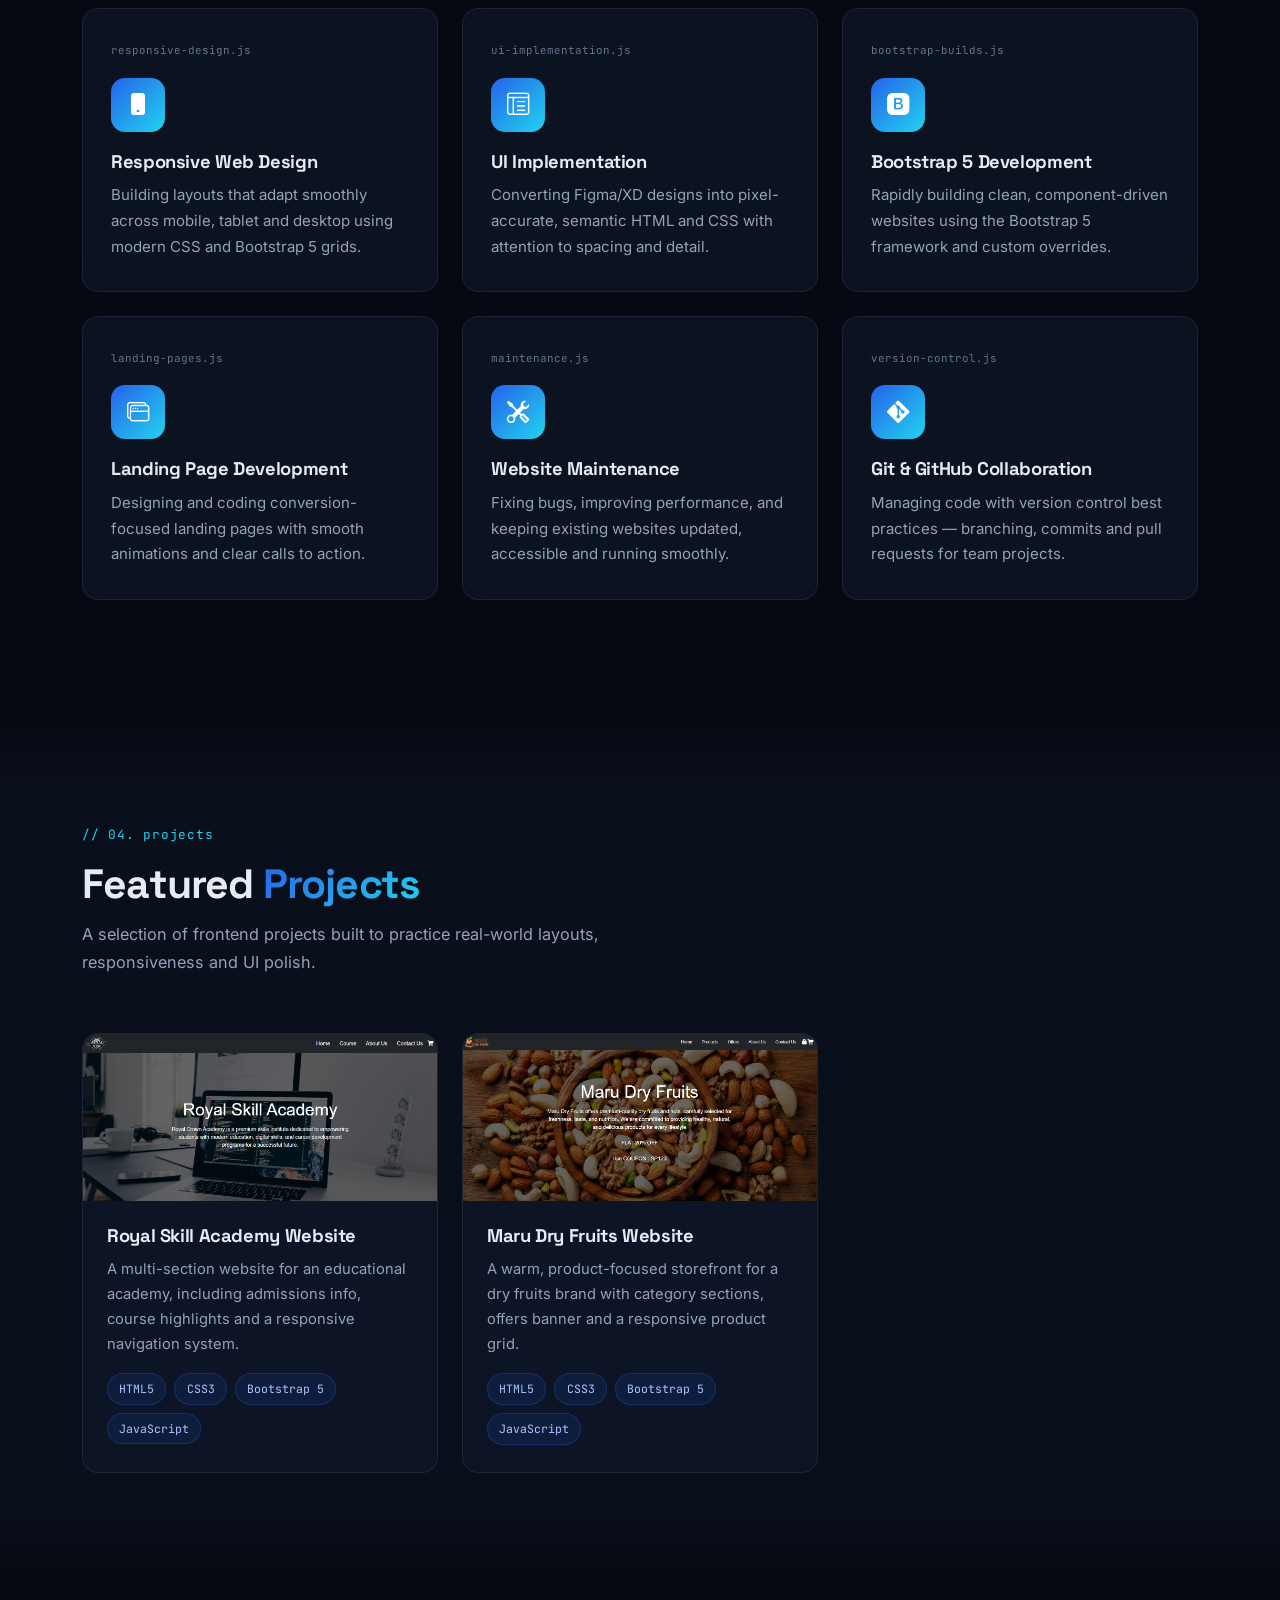
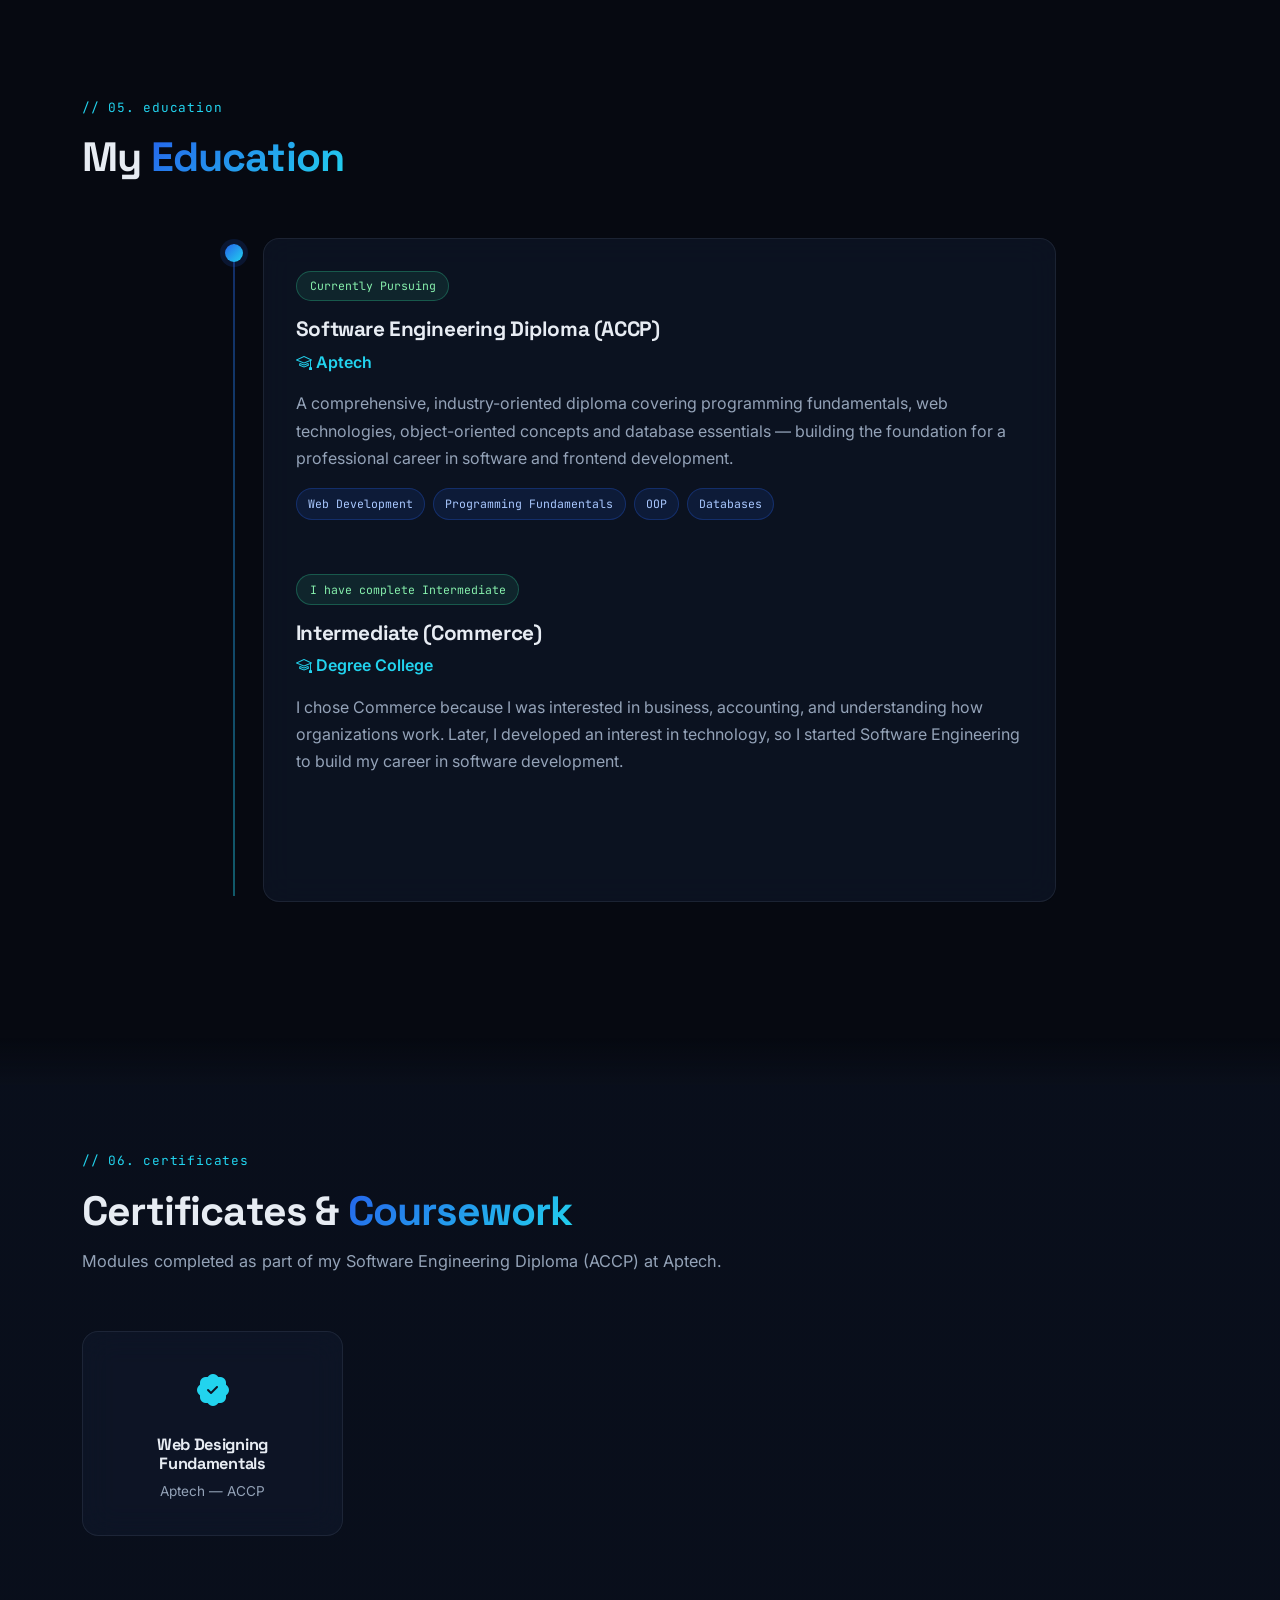
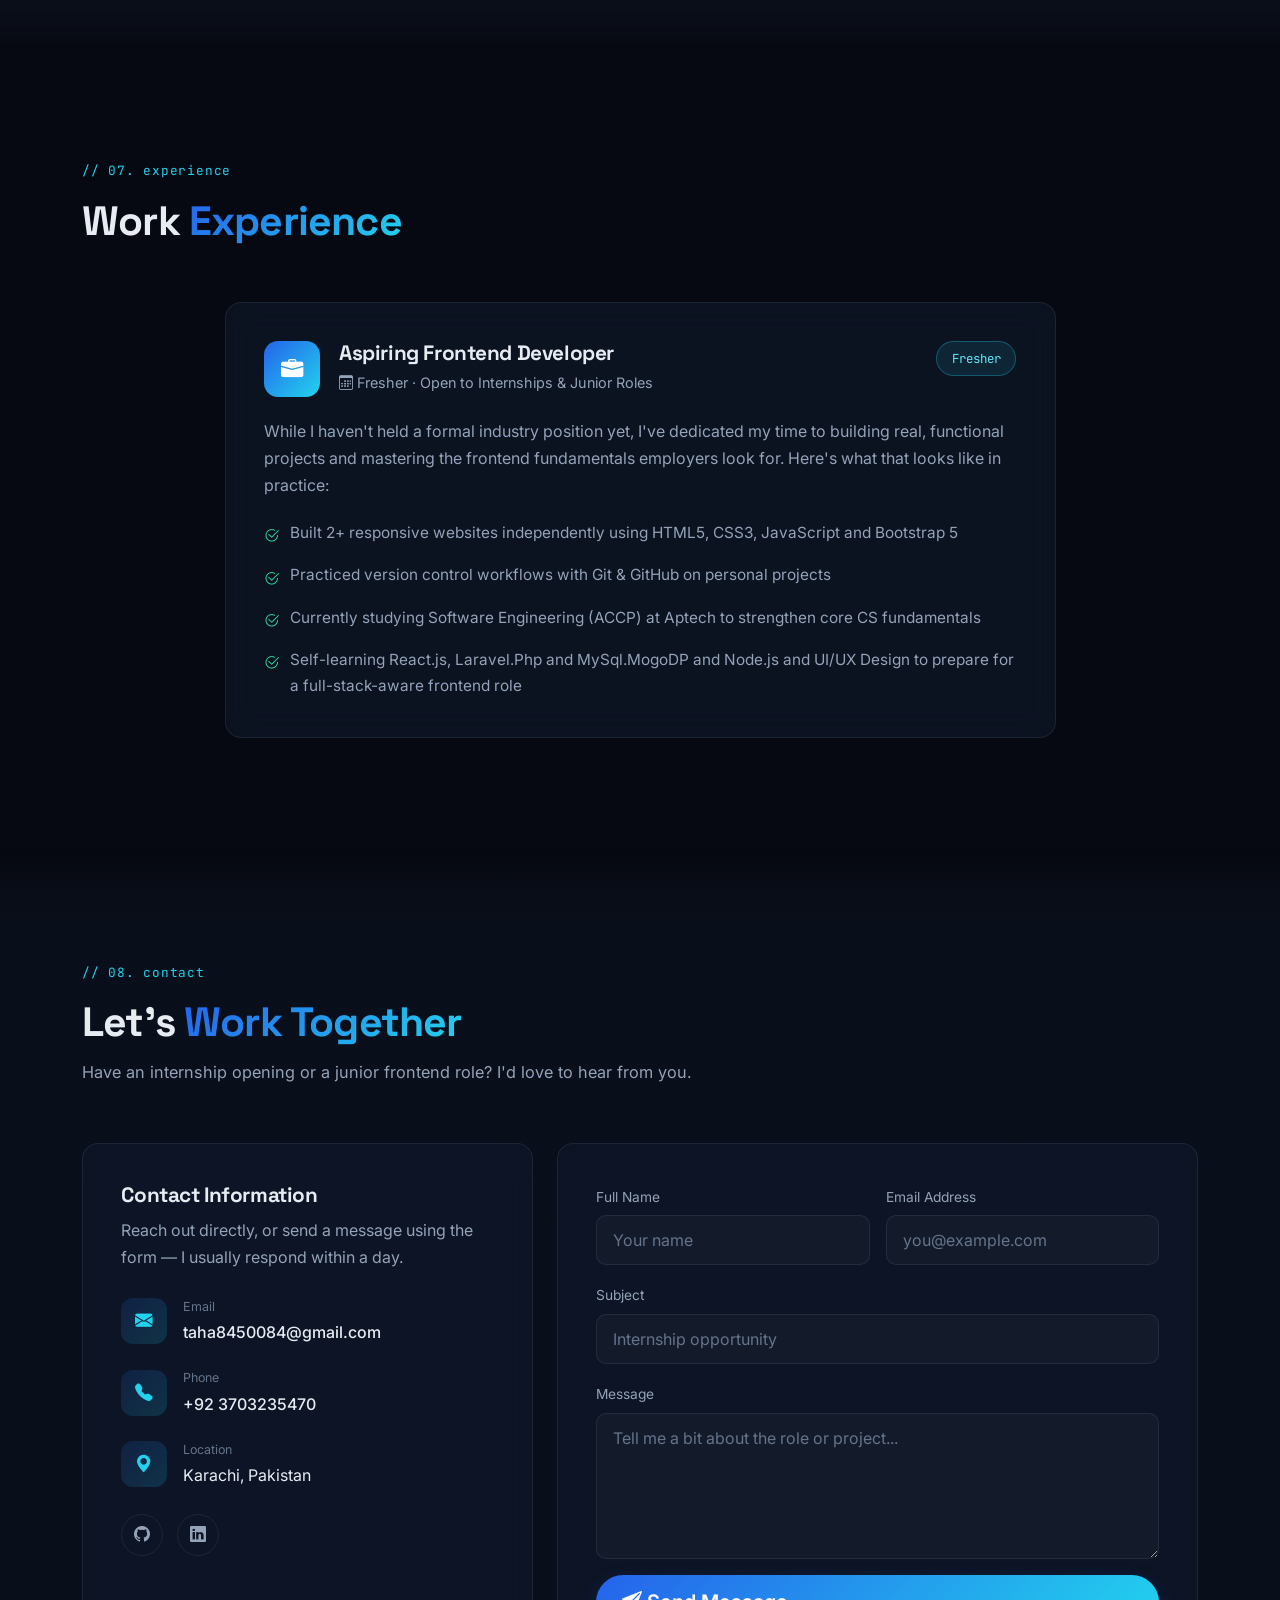
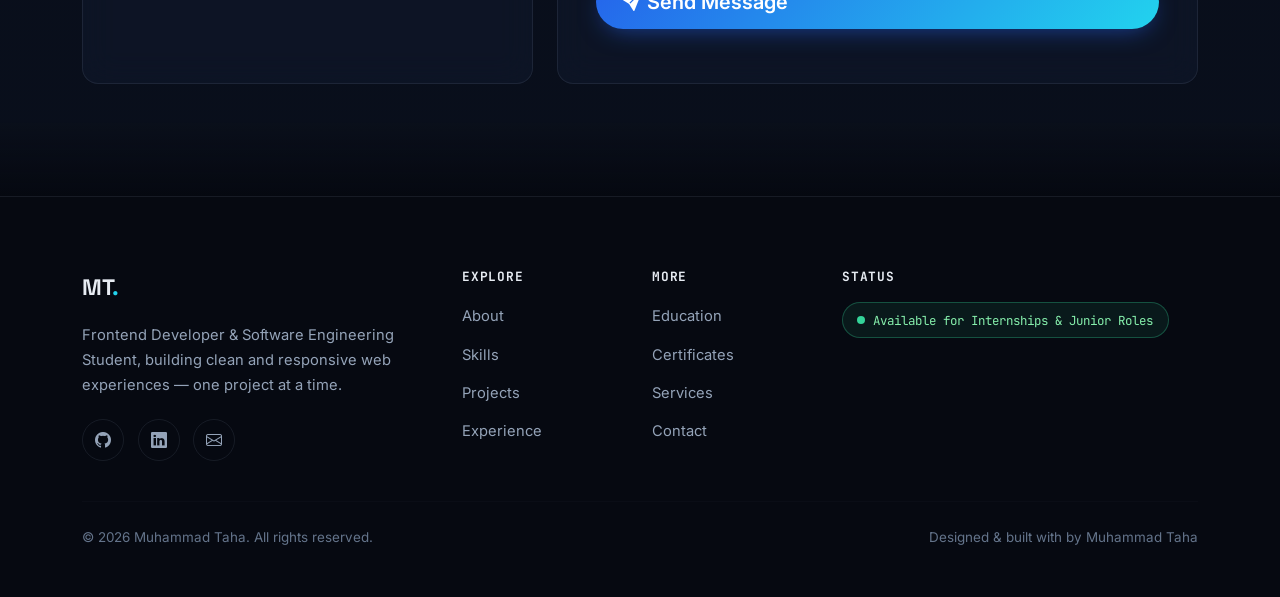
==== commit 931b8850: "Update index.html" ====
--- a/index.html
+++ b/index.html
@@ -1,7 +1,7 @@
 <!DOCTYPE html>
 <html lang="en">
 <head  >
-
+<meta name="google-site-verification" content="8vikf0CtjddKYeED-2YwD-g6Pu_RLdXB_sd_TZ0jSUE" />
   <meta charset="UTF-8">
   <meta name="viewport" content="width=device-width, initial-scale=1.0">
   <title>Muhammad Taha | Frontend Developer &amp; Software Engineering Student</title>
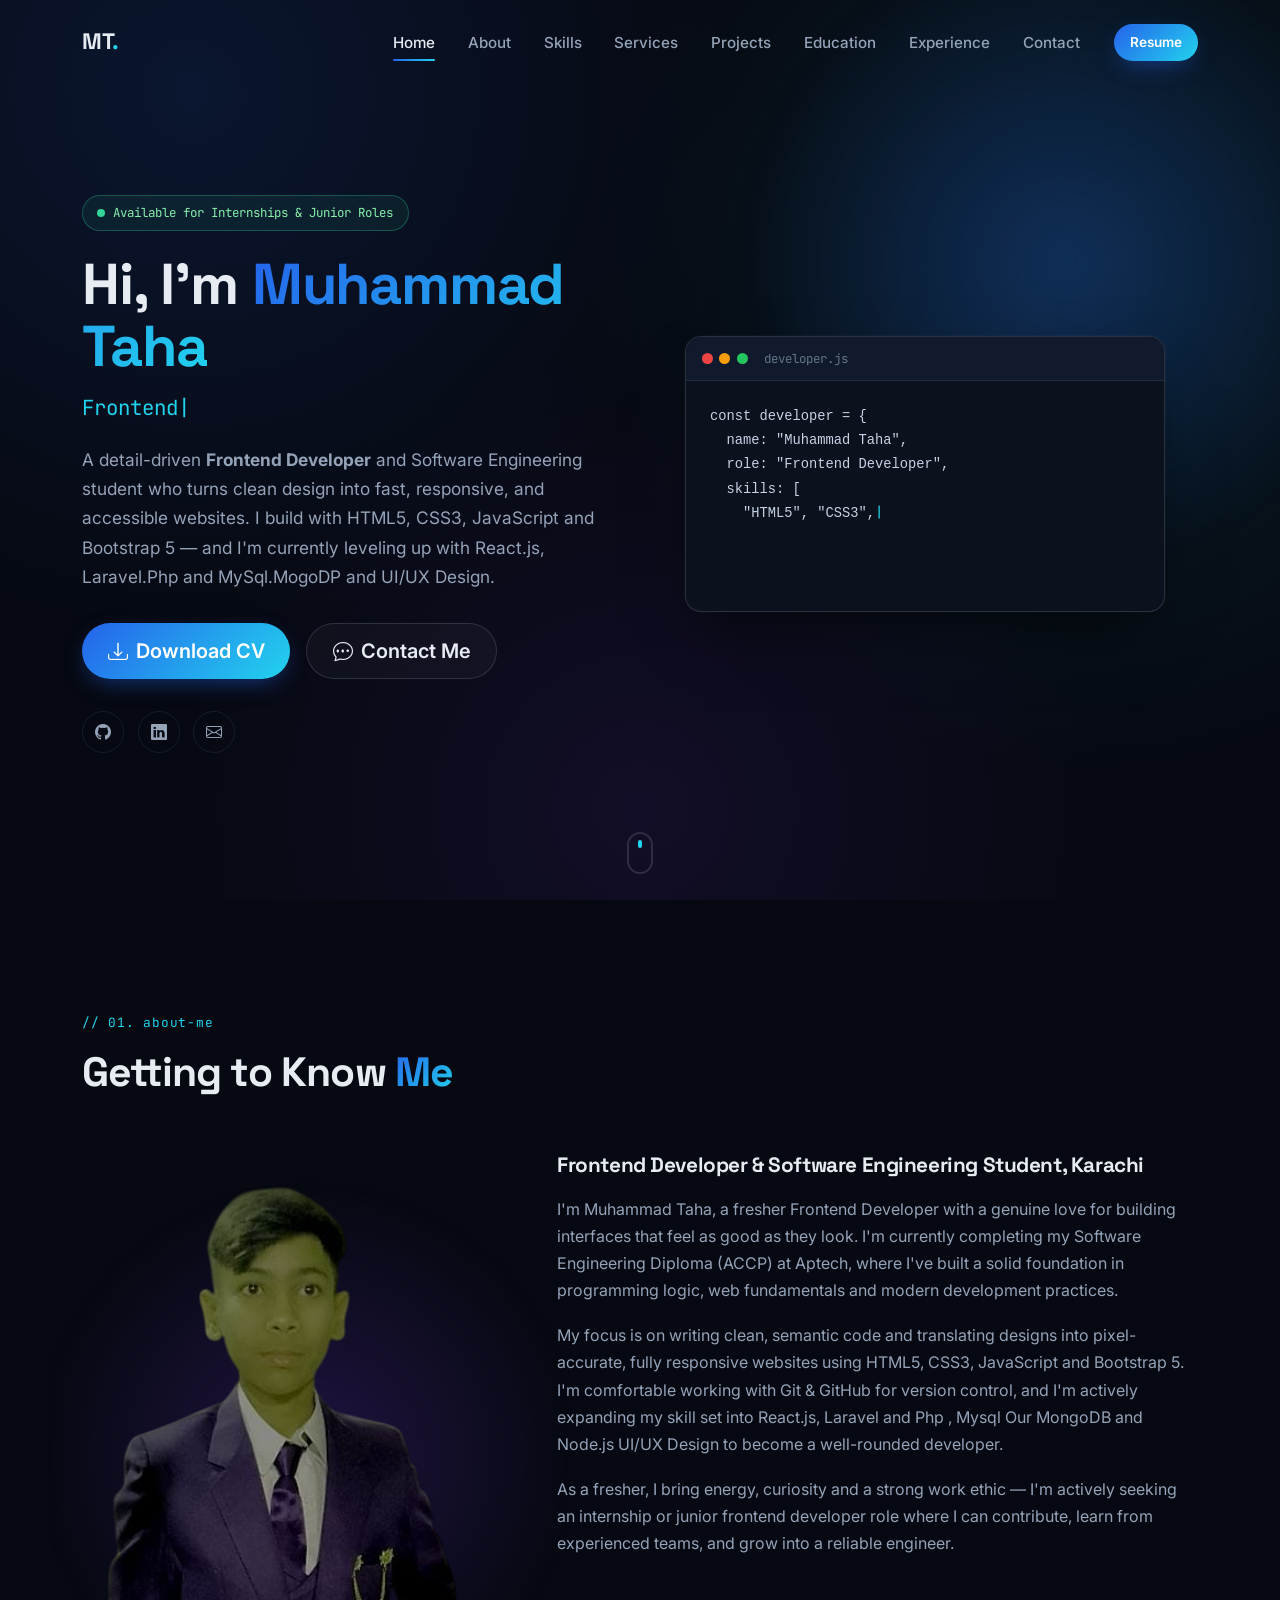
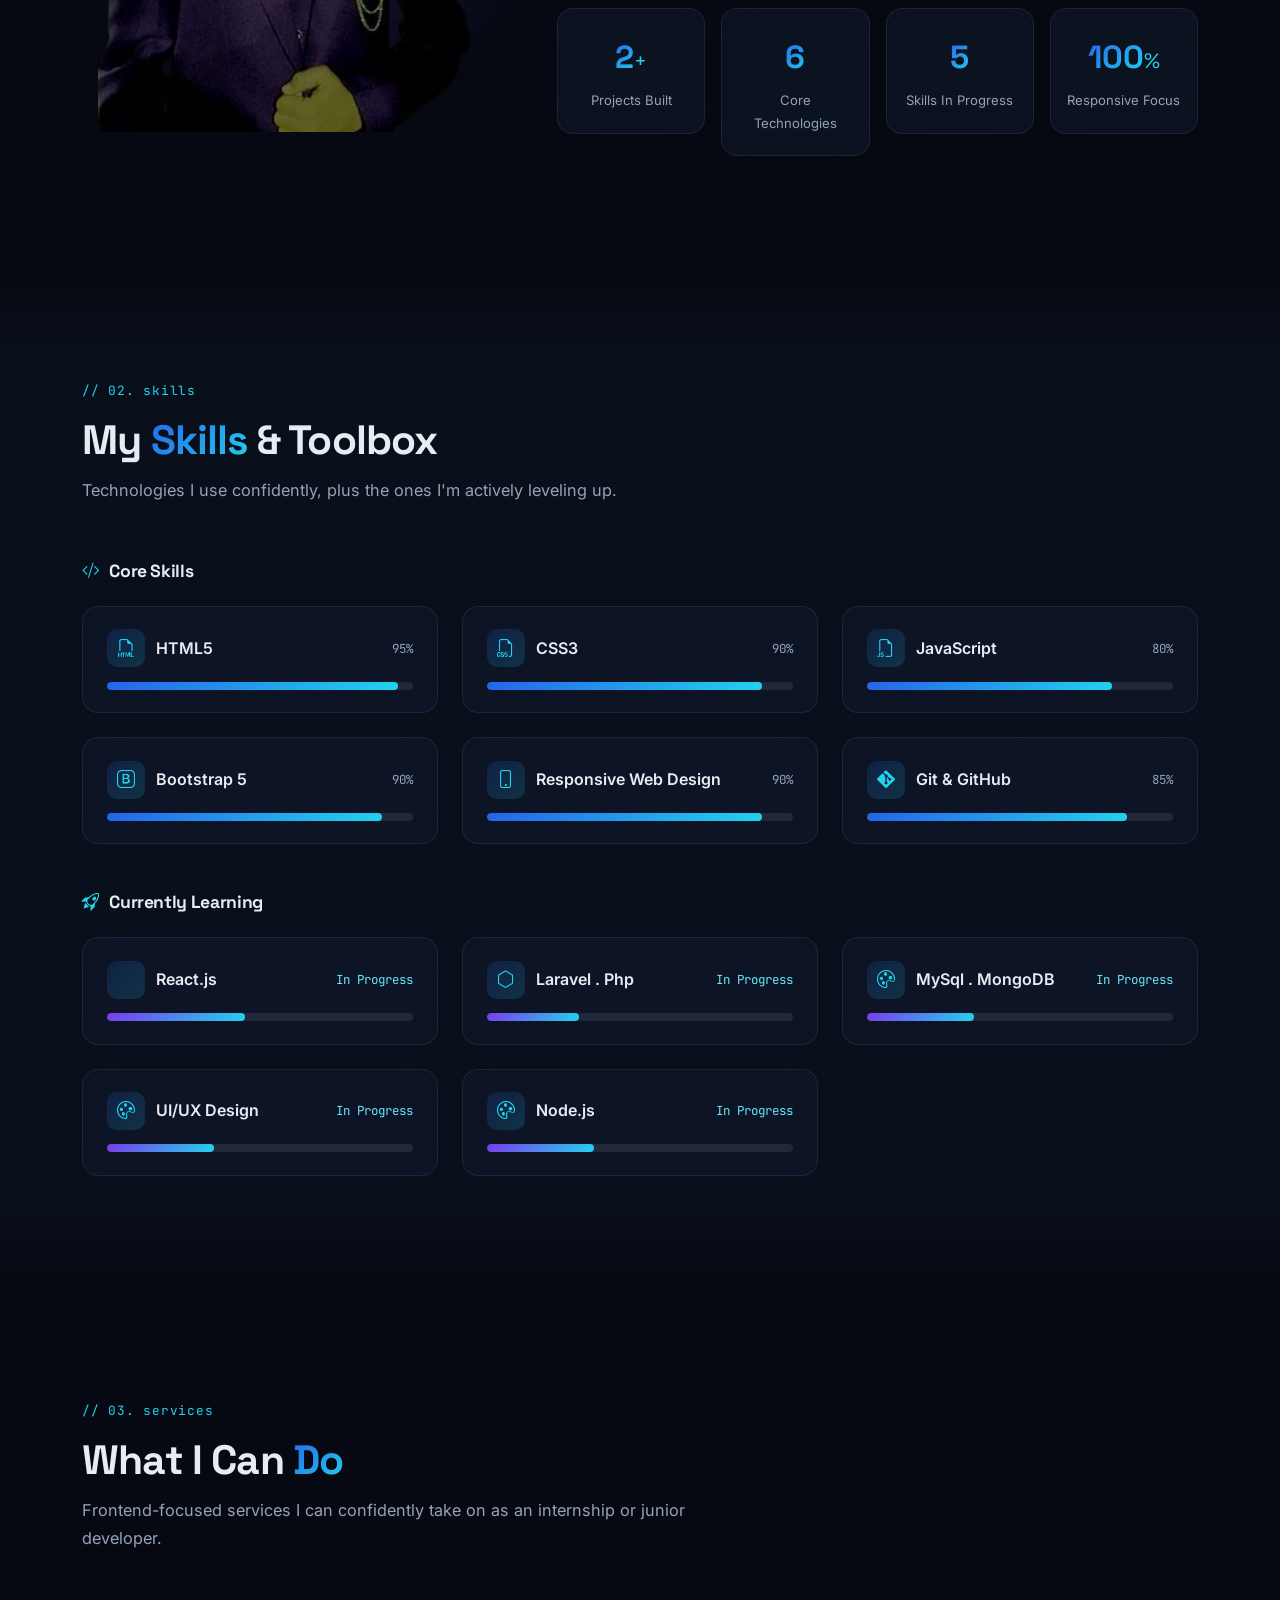
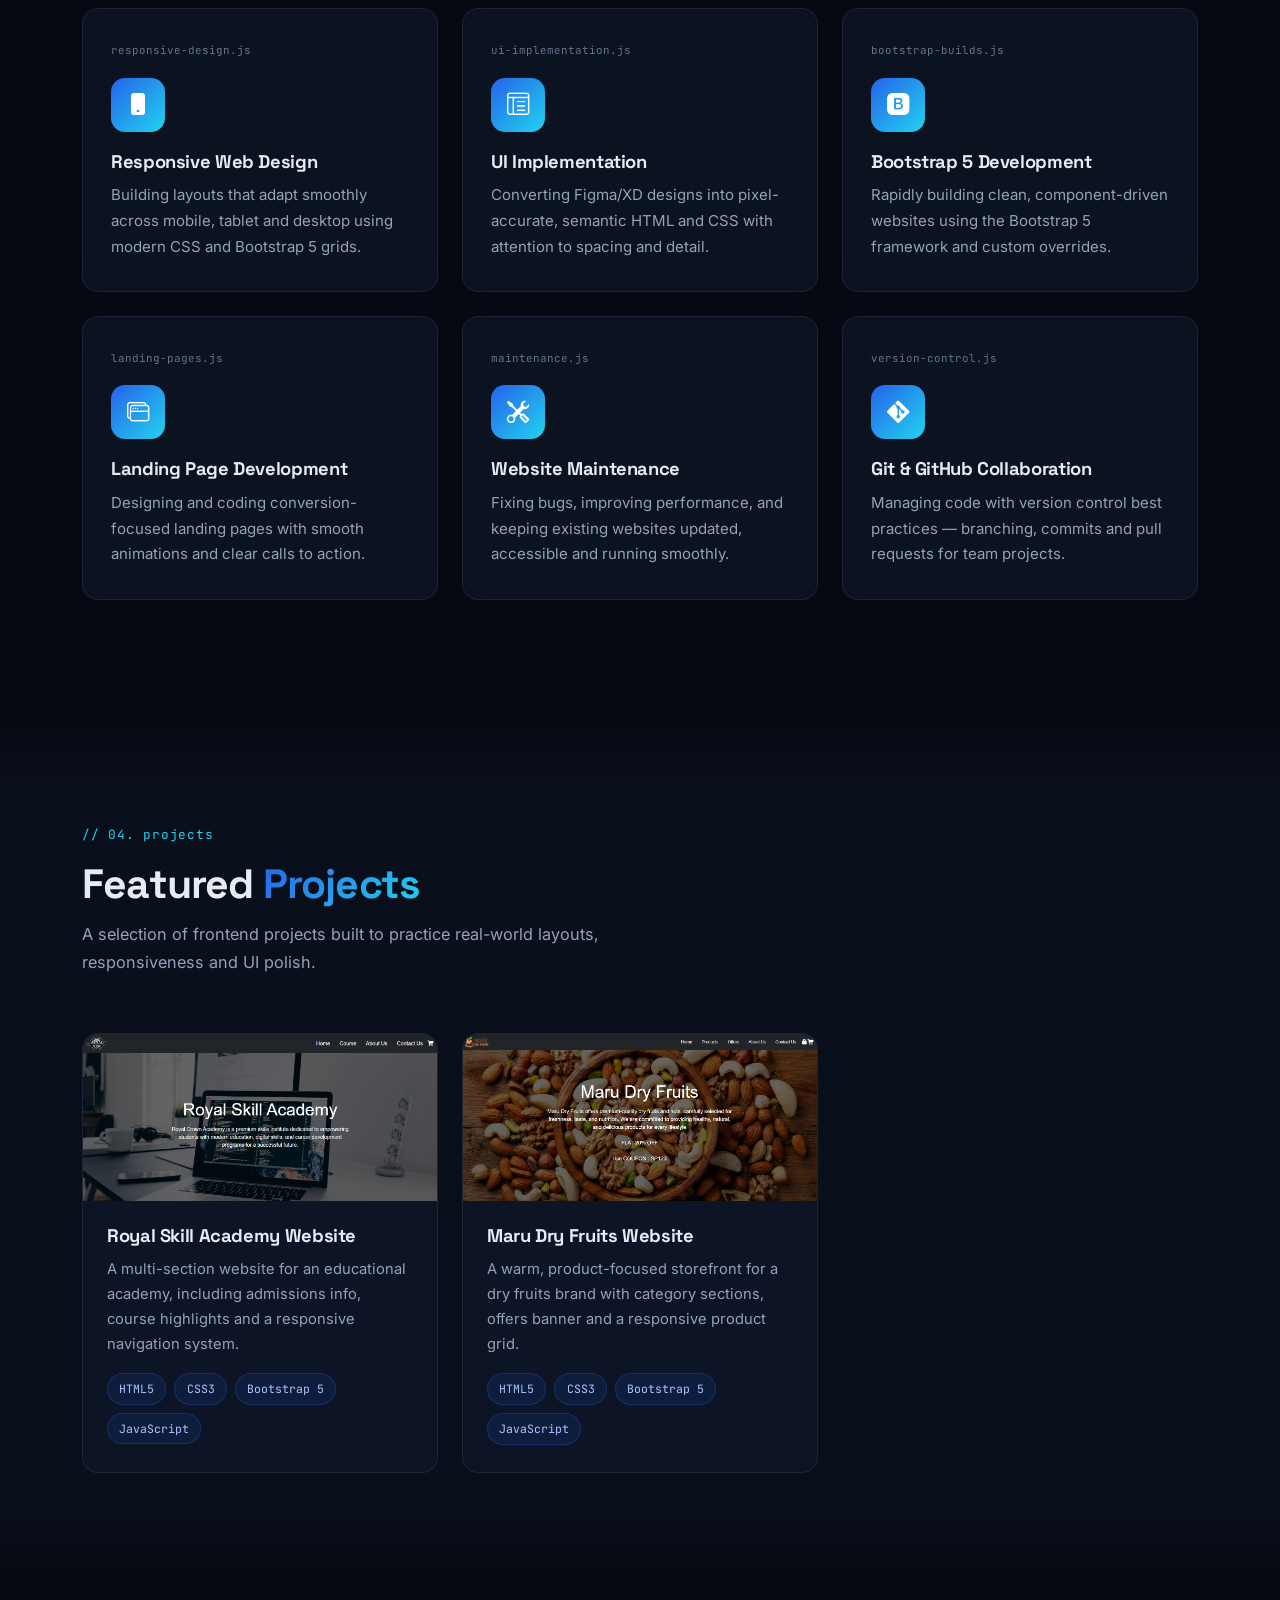
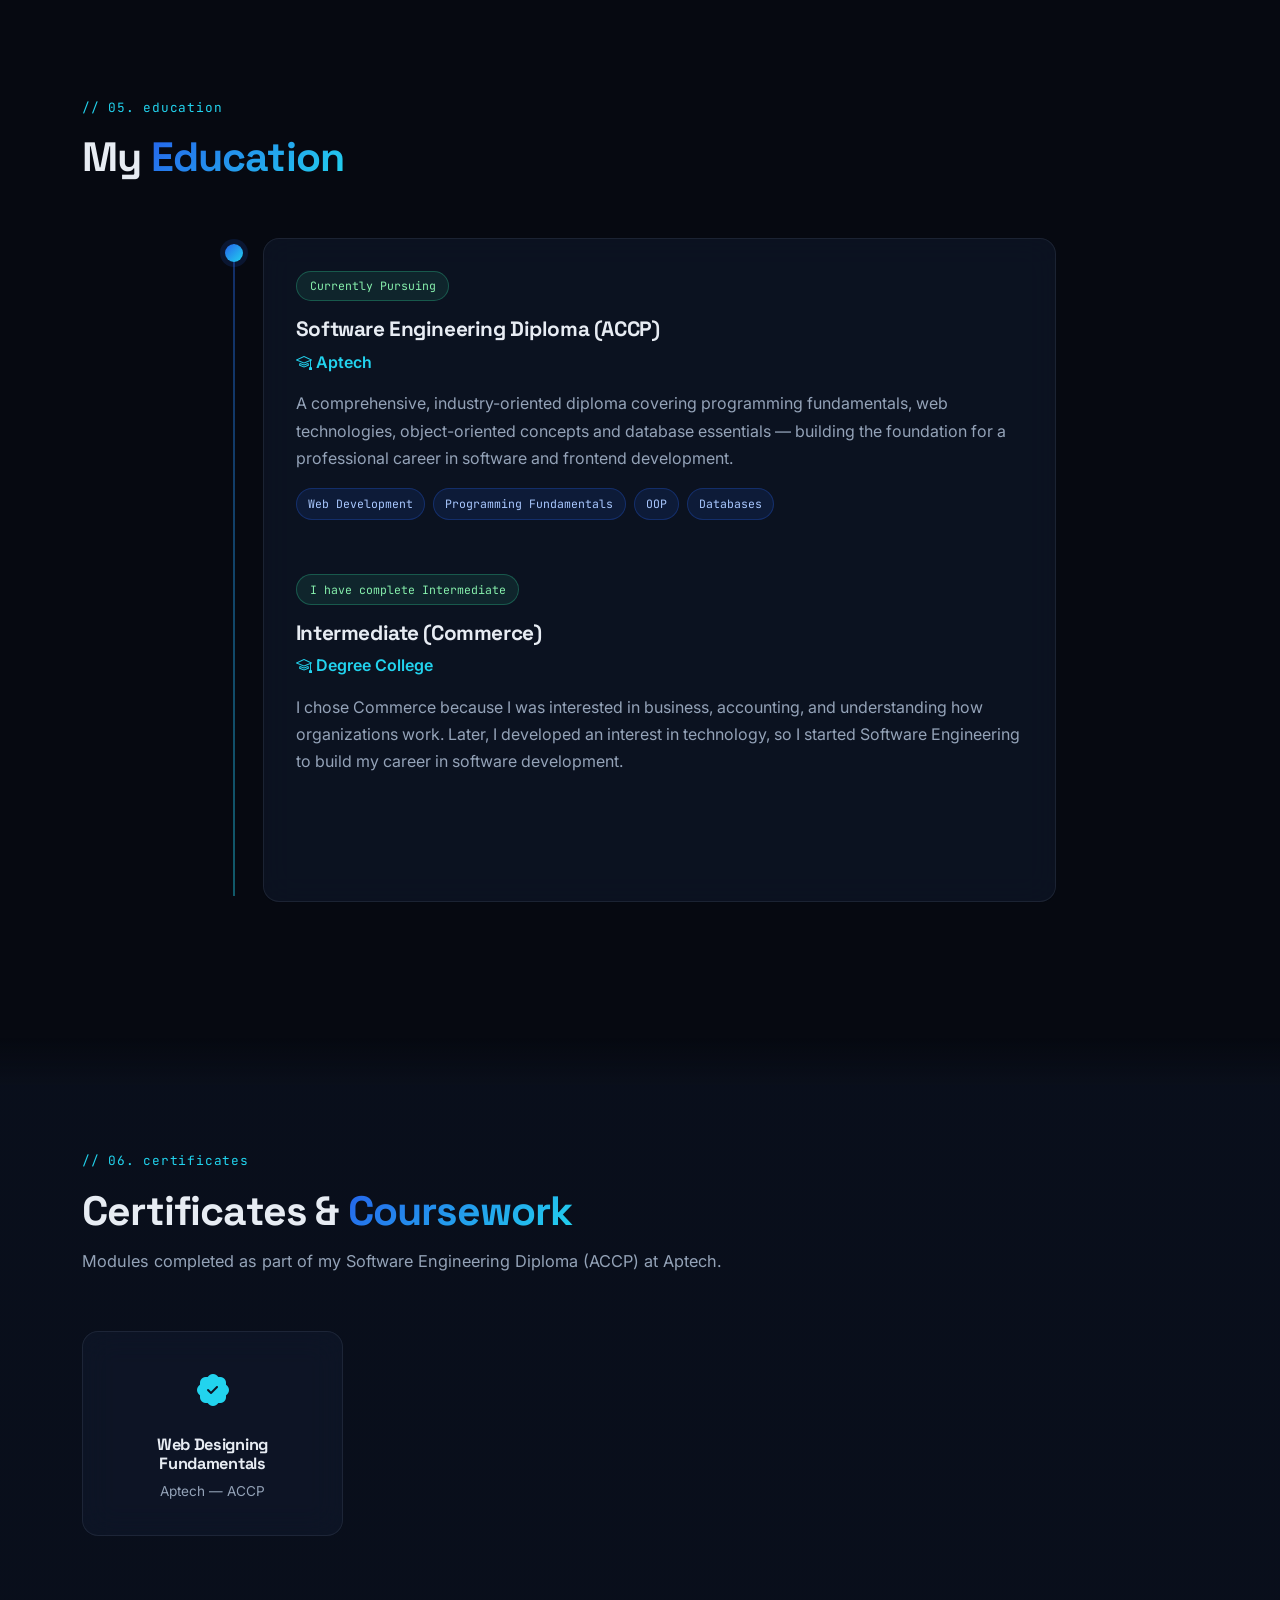
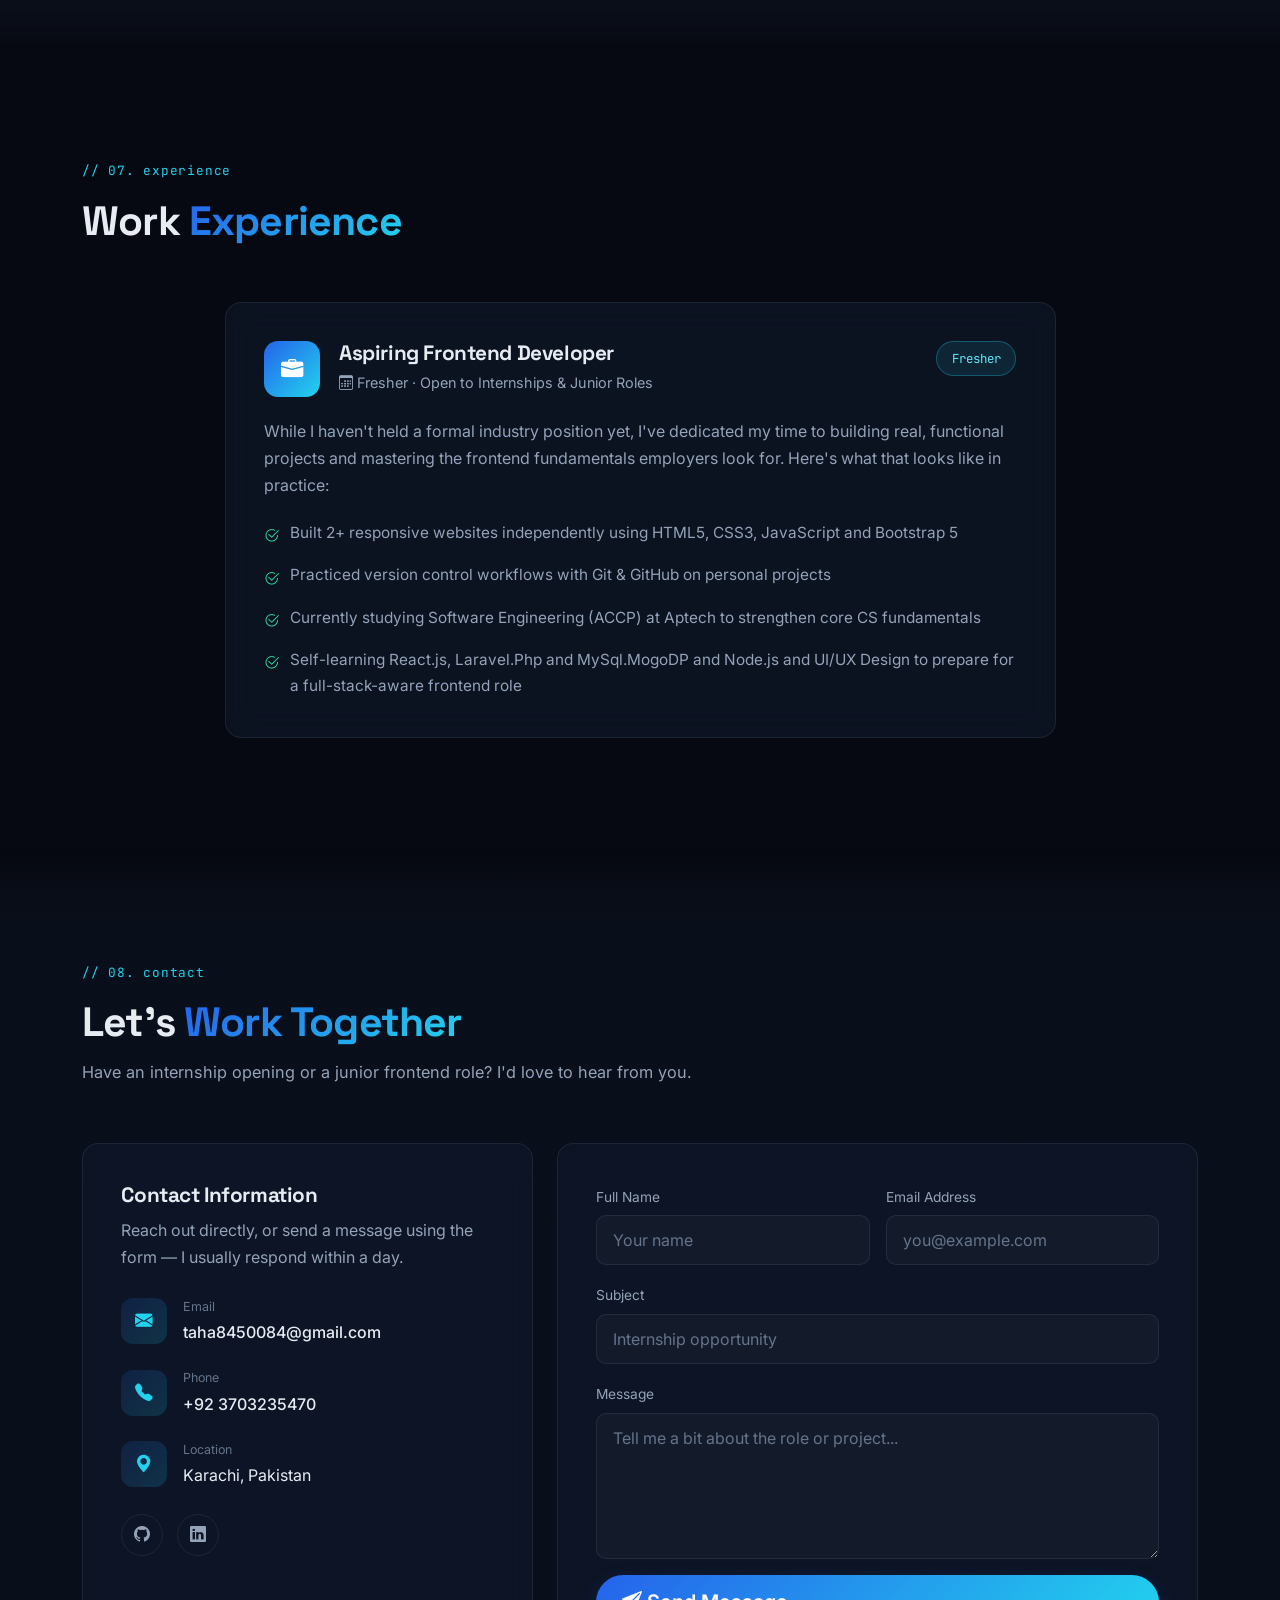
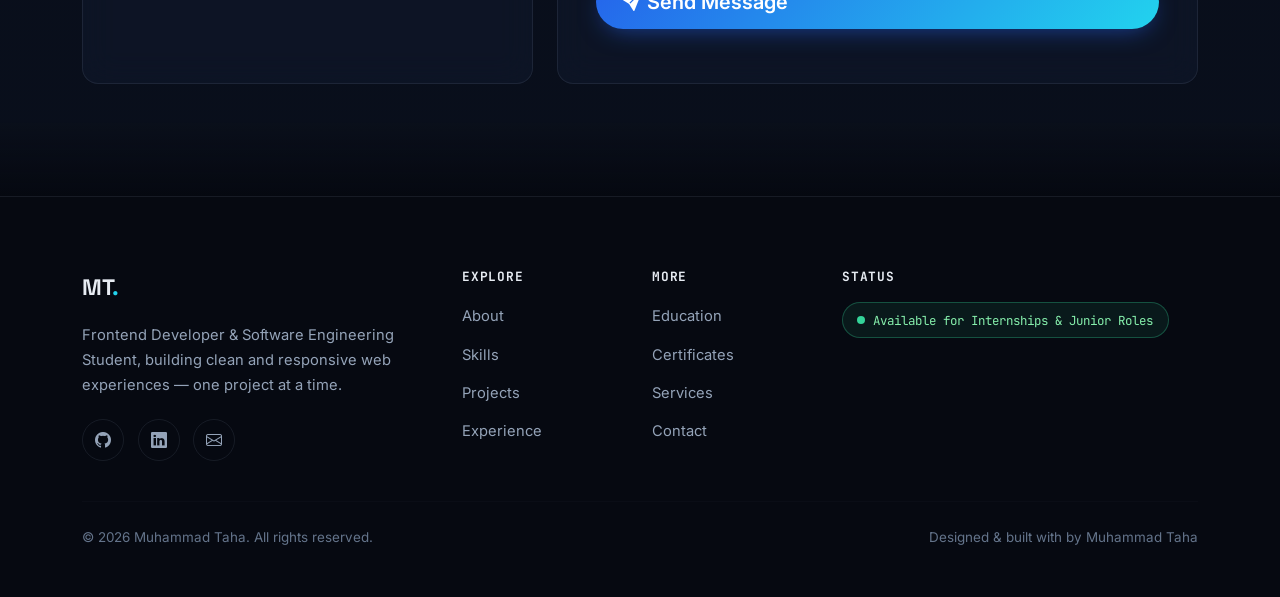
==== commit 66c24b08: "Update fmt.Println message from 'Hello' to 'Goodbye'" ====
--- a/index.html
+++ b/index.html
@@ -3,7 +3,7 @@
 <head  >
 <meta name="google-site-verification" content="8vikf0CtjddKYeED-2YwD-g6Pu_RLdXB_sd_TZ0jSUE" />
   <meta charset="UTF-8">
-  <meta name="viewport" content="width=device-width, initial-scale=1.0">
+ 
   <title>Muhammad Taha | Frontend Developer &amp; Software Engineering Student</title>
   <link rel="stylesheet" href="style.css">
   <meta name="description" content="Muhammad Taha is a Fresher Frontend Developer skilled in HTML5, CSS3, JavaScript and Bootstrap 5, currently studying Software Engineering (ACCP) at Aptech and learning React.js &amp; Laravel. Open to internships and junior frontend roles.">
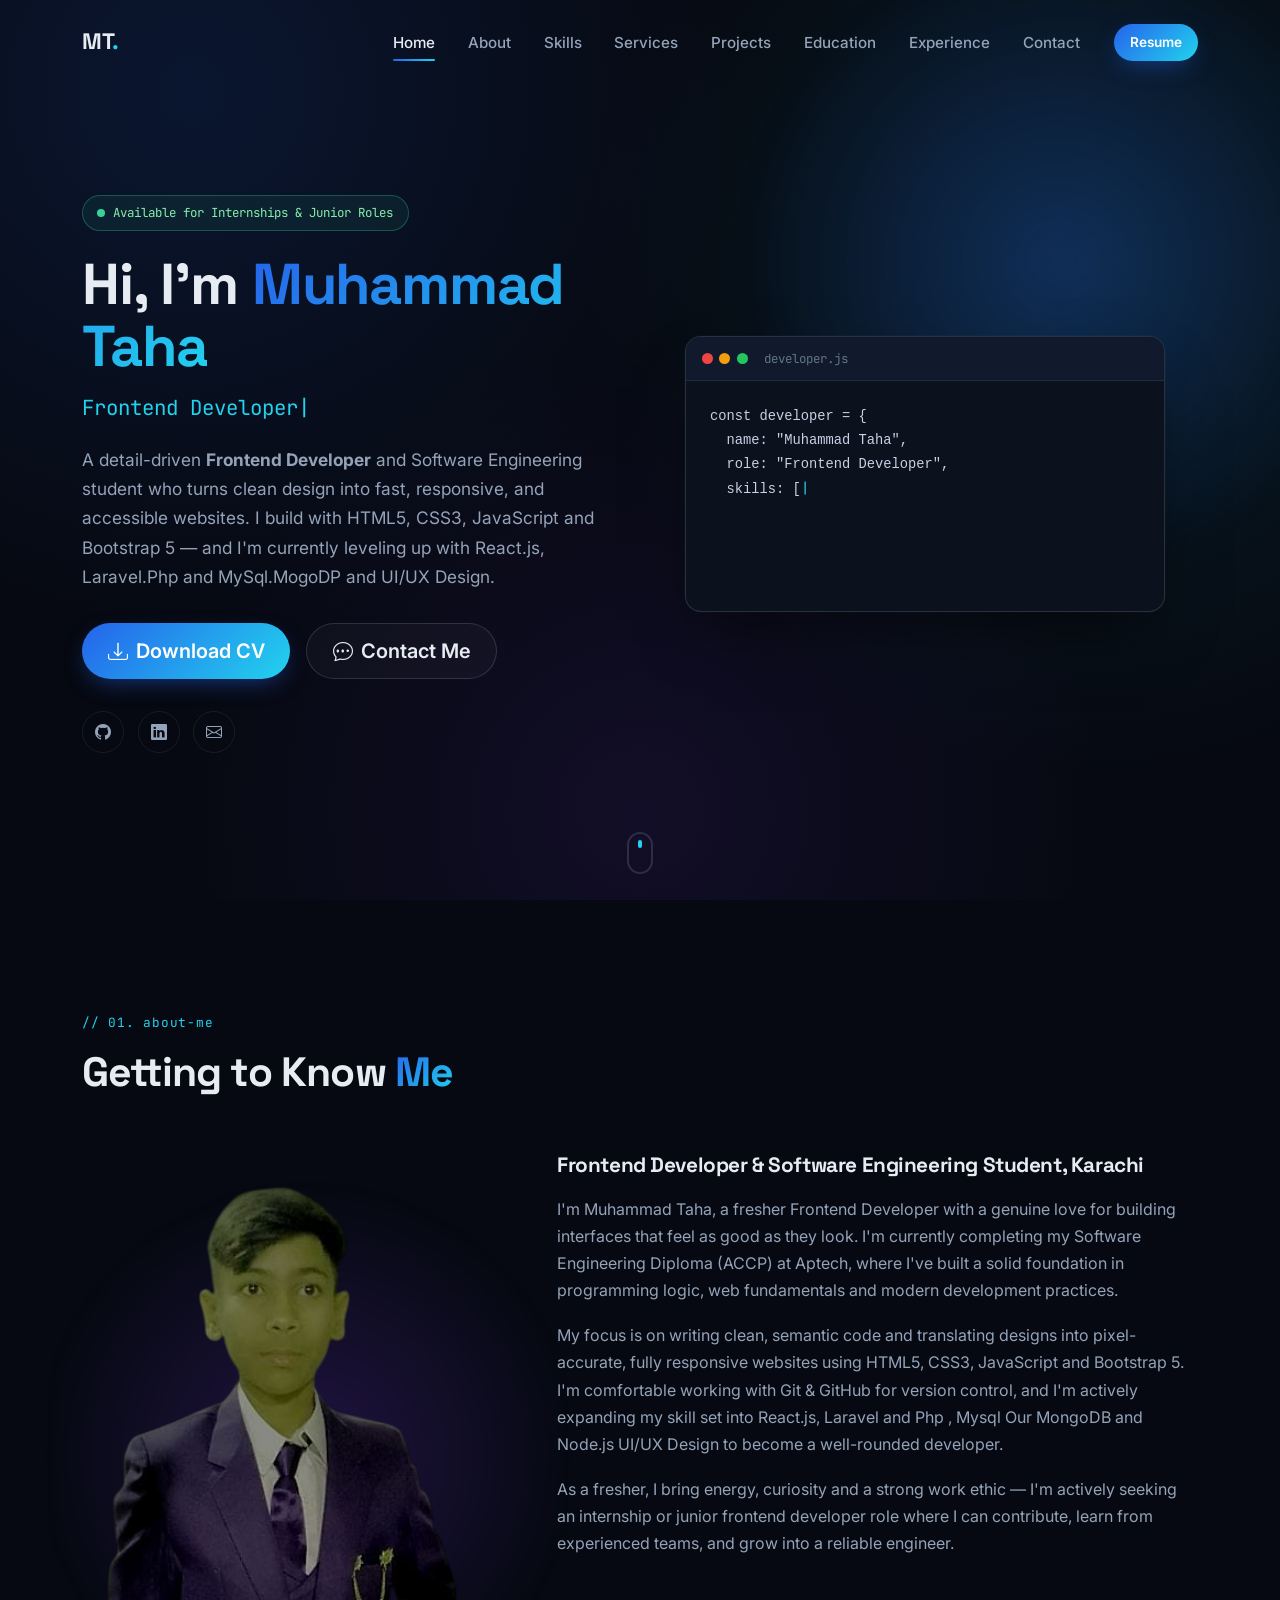
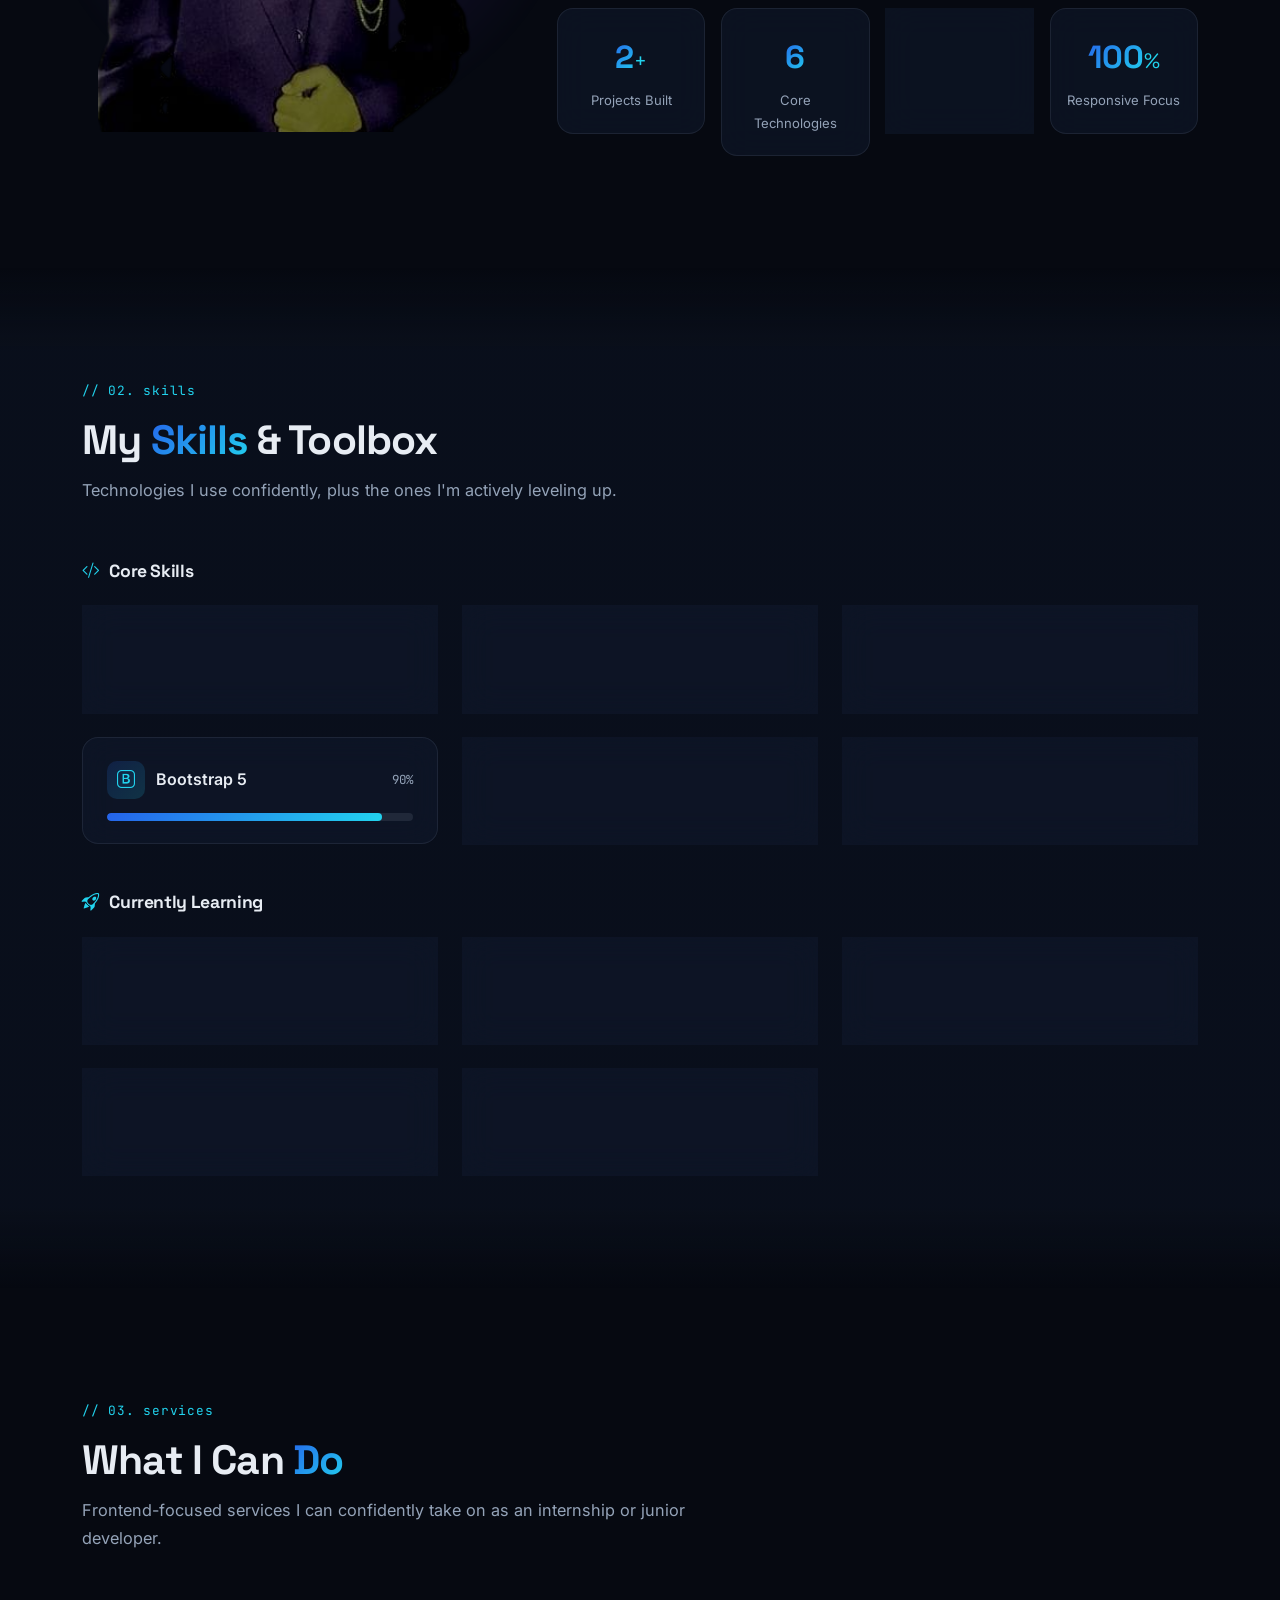
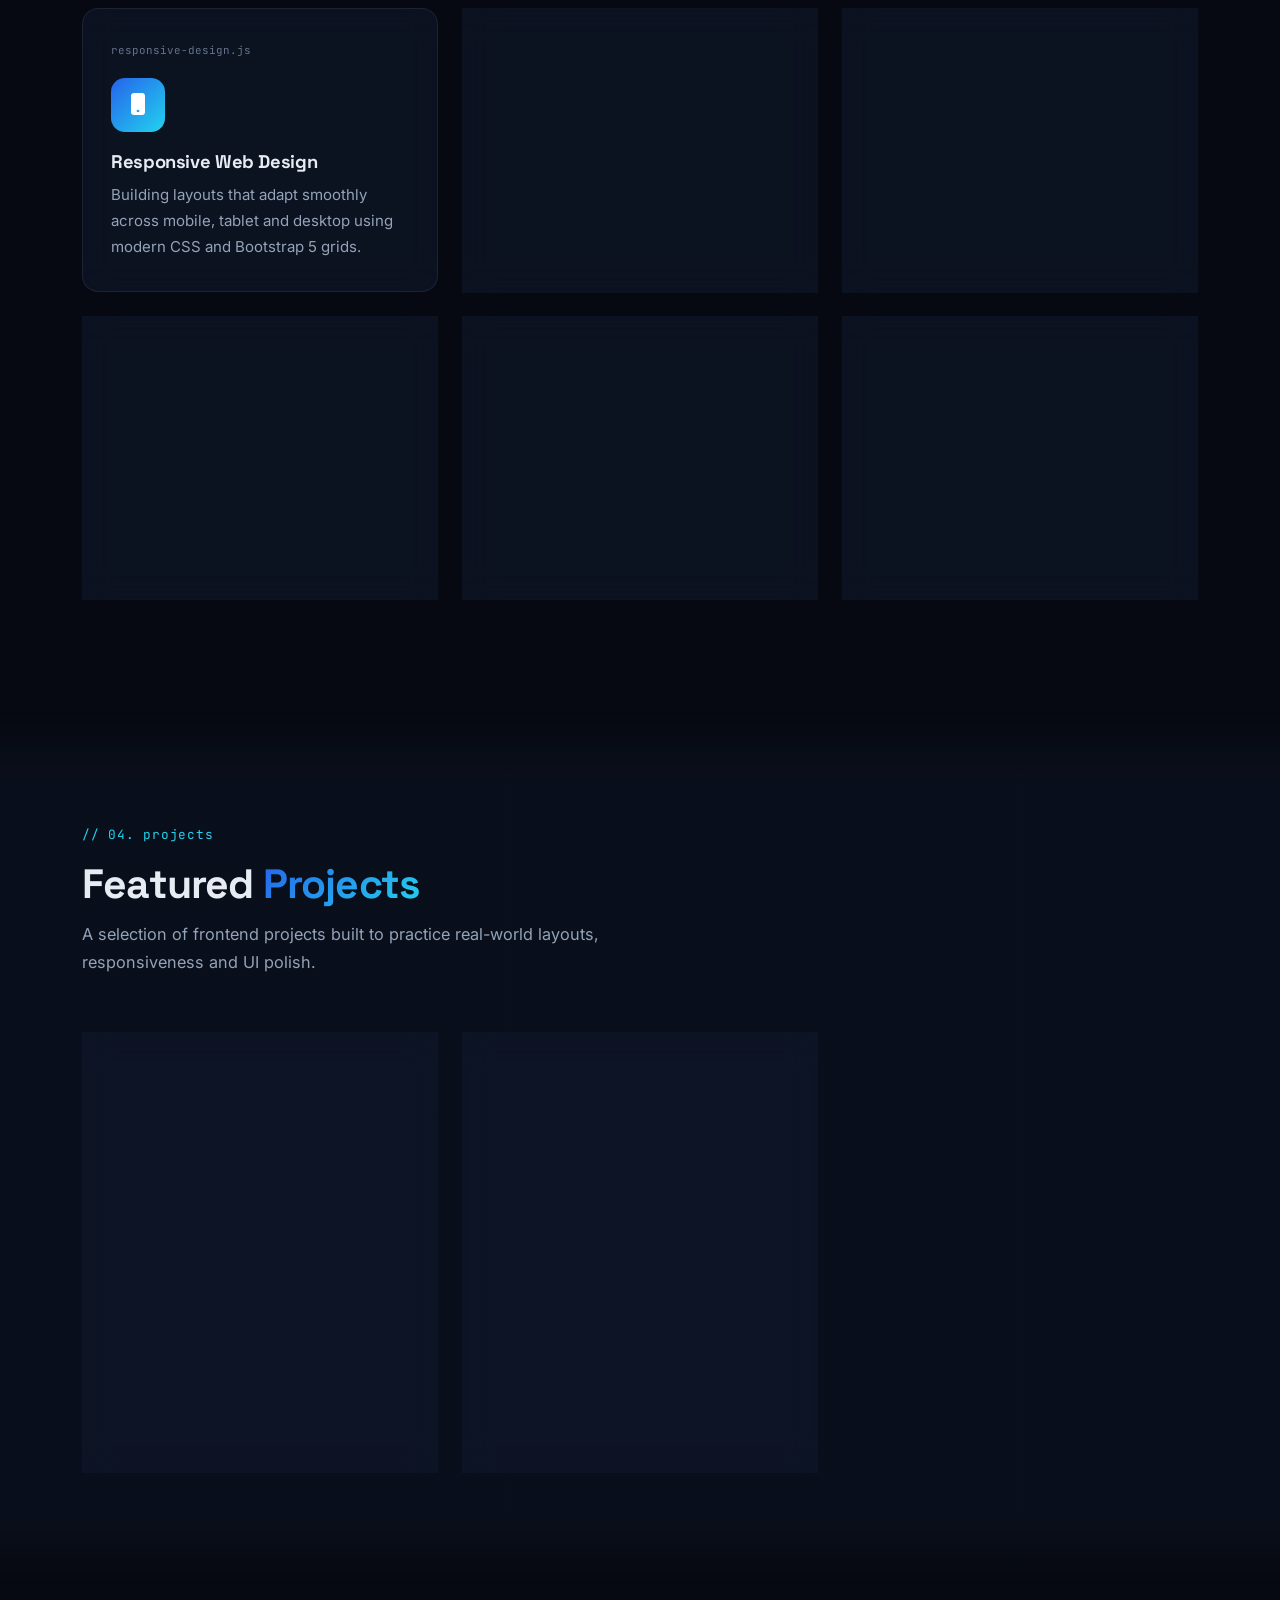
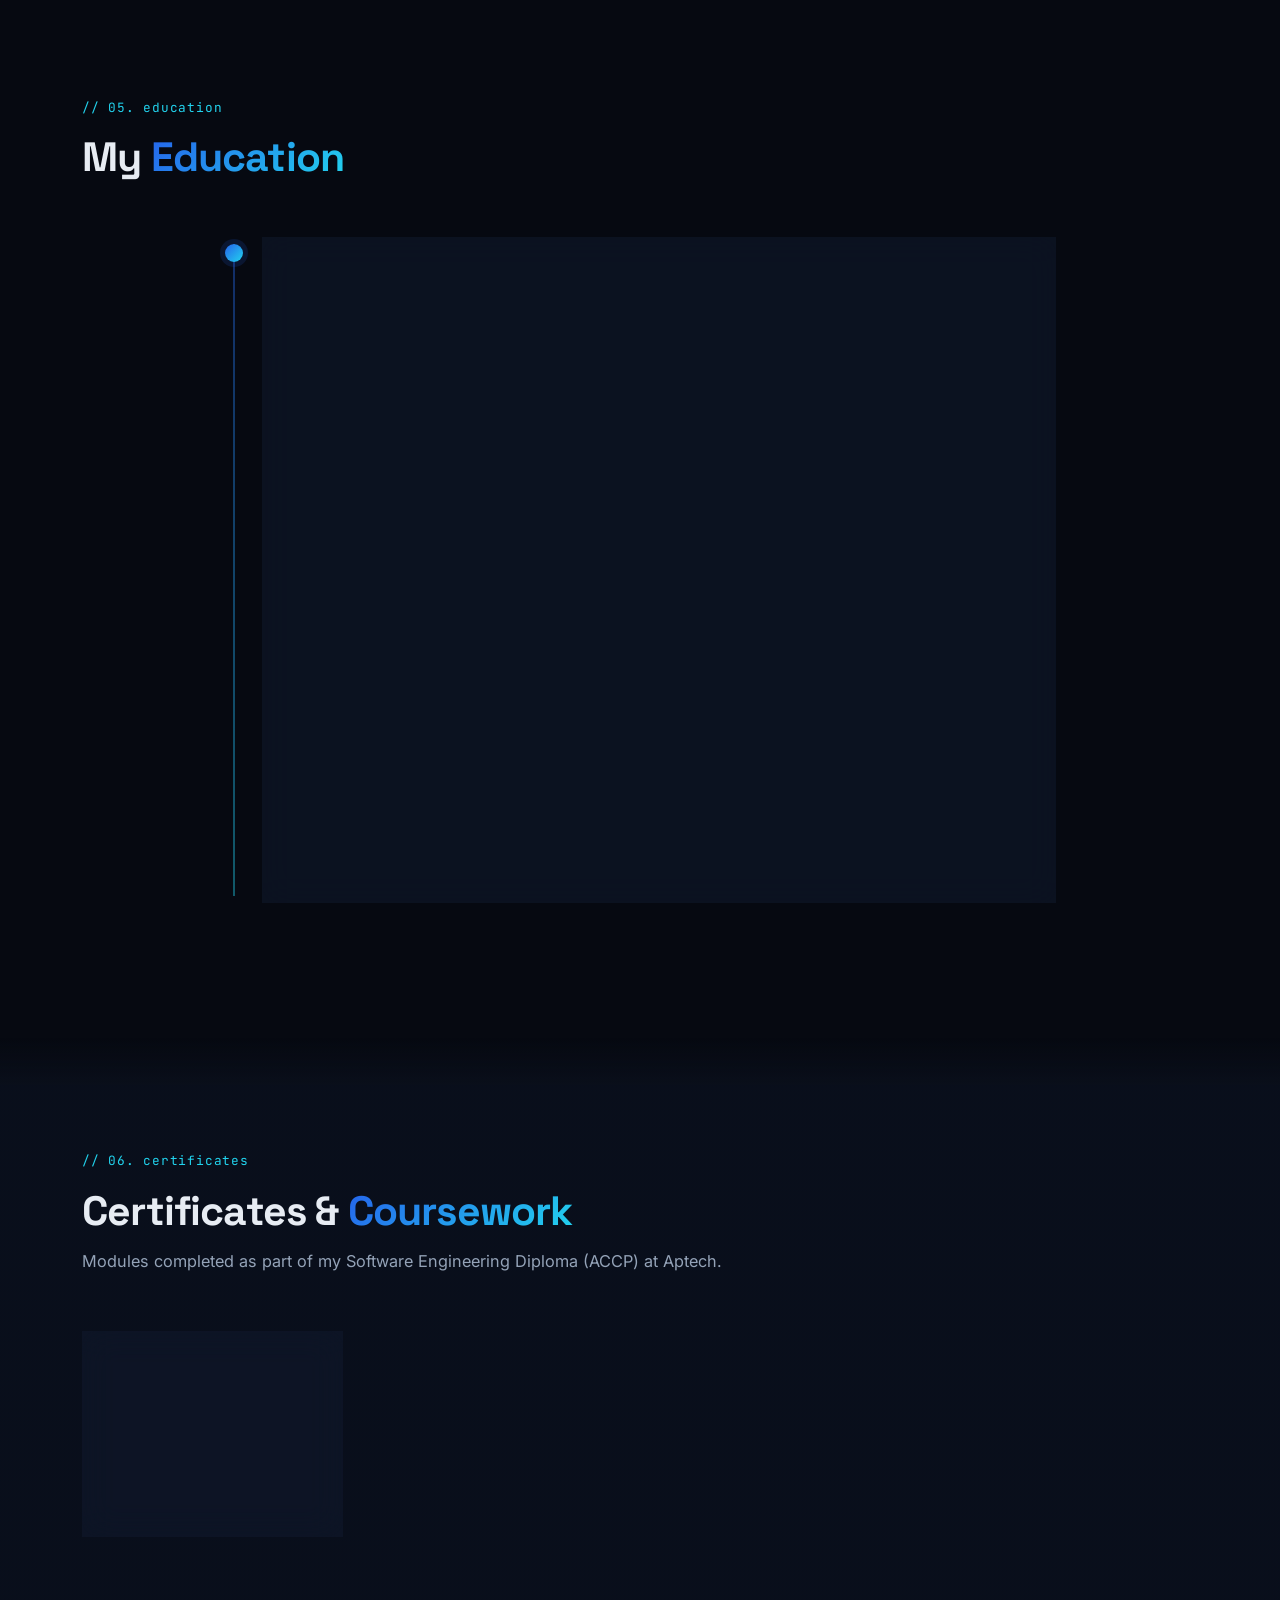
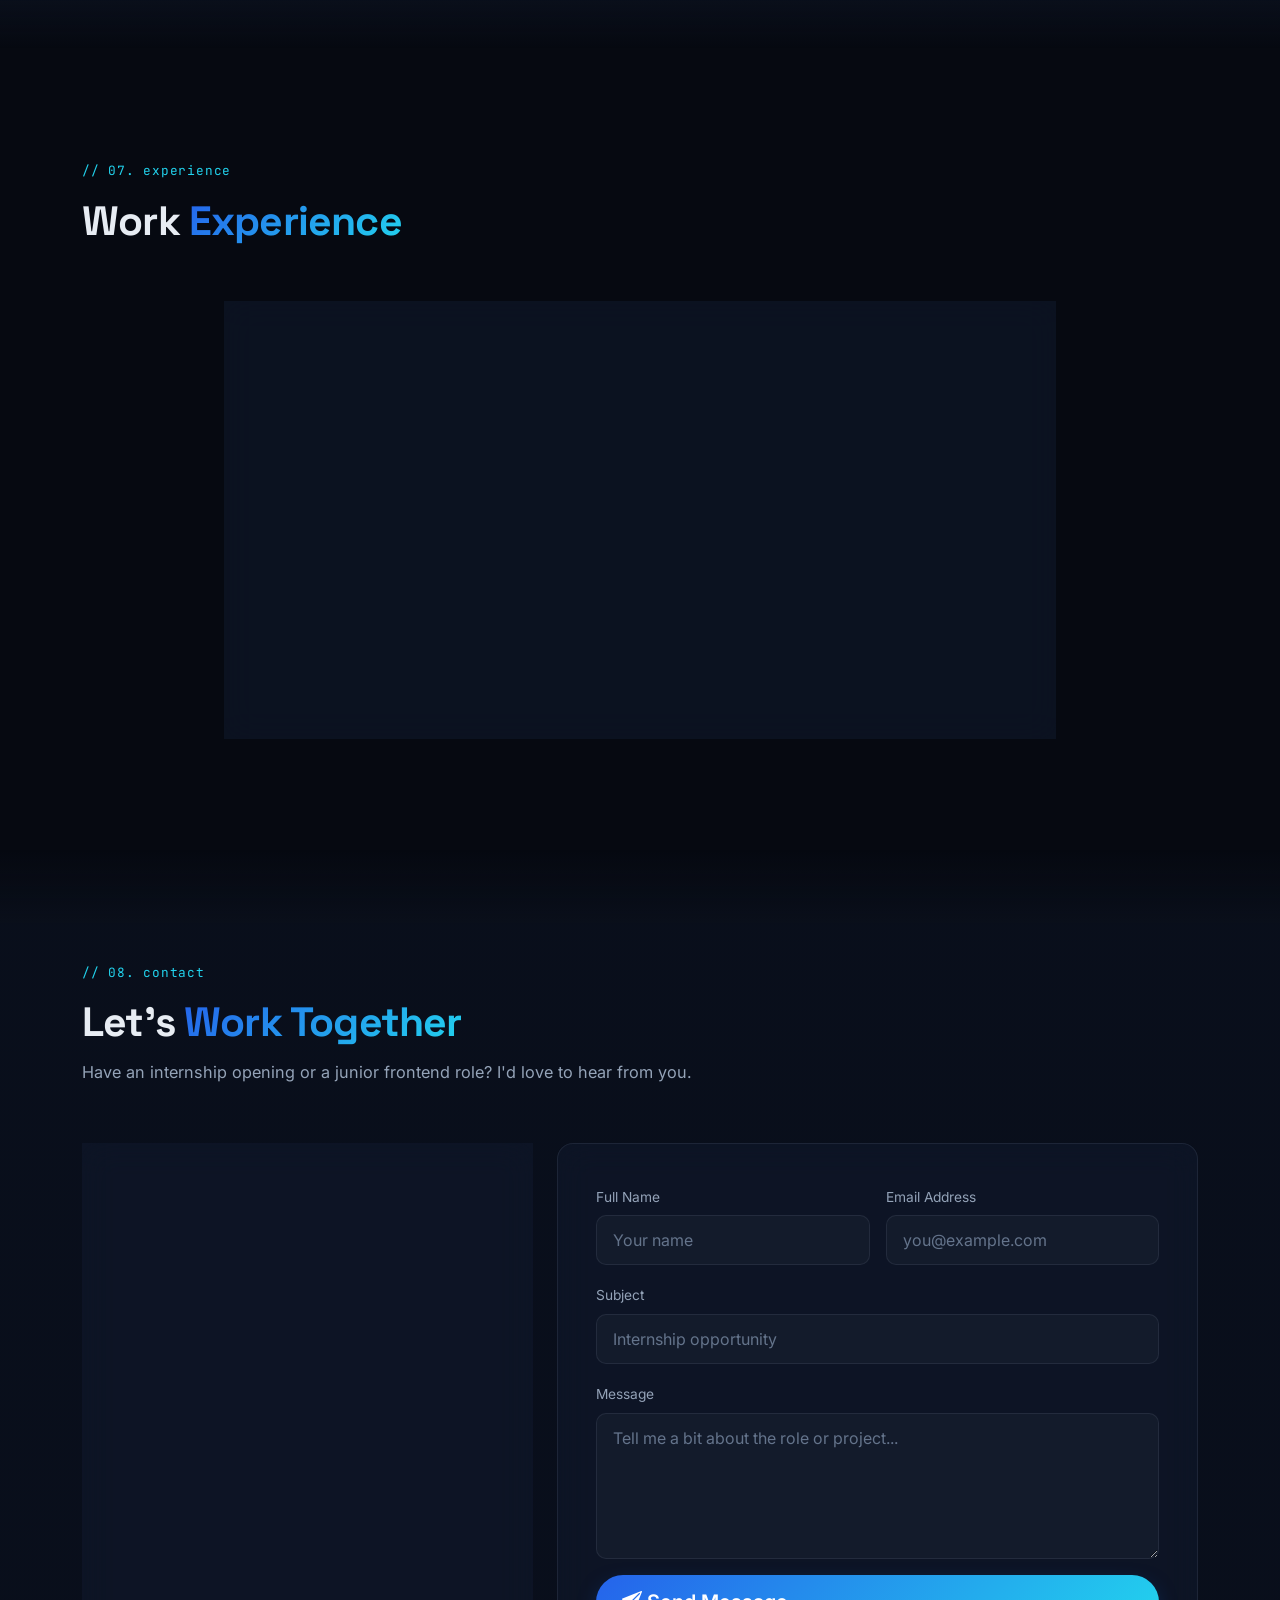
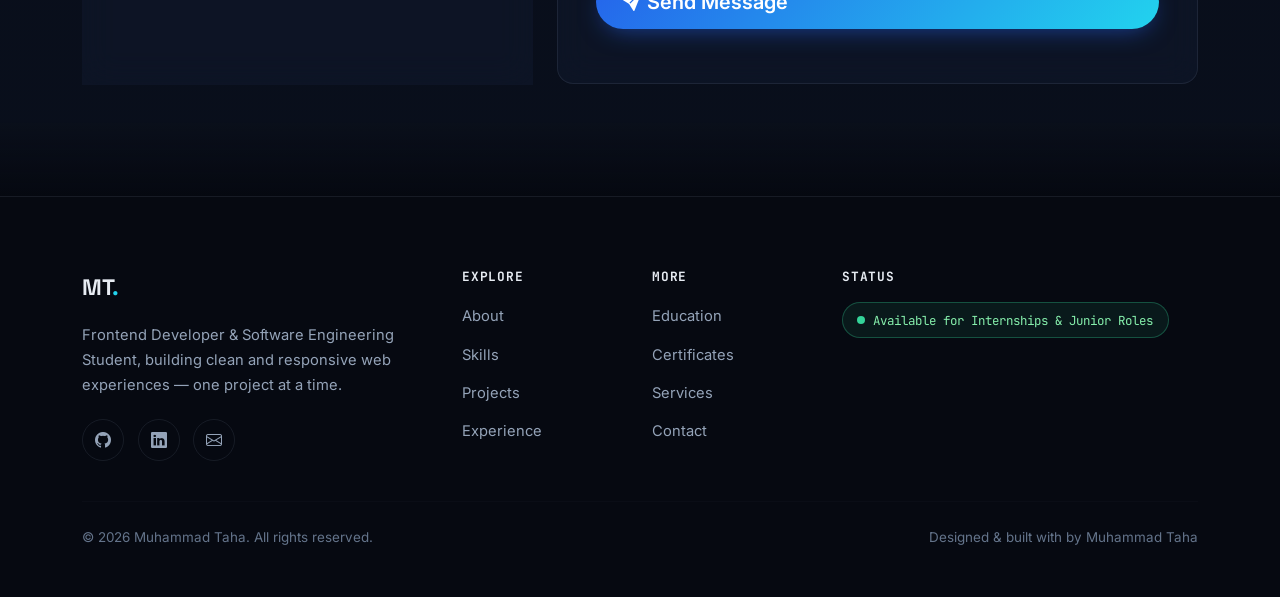
==== commit 527573d6: "Update index.html" ====
--- a/index.html
+++ b/index.html
@@ -1,8 +1,9 @@
 <!DOCTYPE html>
 <html lang="en">
-<head  >
-<meta name="google-site-verification" content="8vikf0CtjddKYeED-2YwD-g6Pu_RLdXB_sd_TZ0jSUE" />
-  <meta charset="UTF-8">
+<head>
+    <meta charset="UTF-8">
+    <meta name="google-site-verification" content="8vikf0CtjddKYeED-2YwD-g6Pu_RLdXB_sd_TZ0jSUE">
+</head>
  
   <title>Muhammad Taha | Frontend Developer &amp; Software Engineering Student</title>
   <link rel="stylesheet" href="style.css">
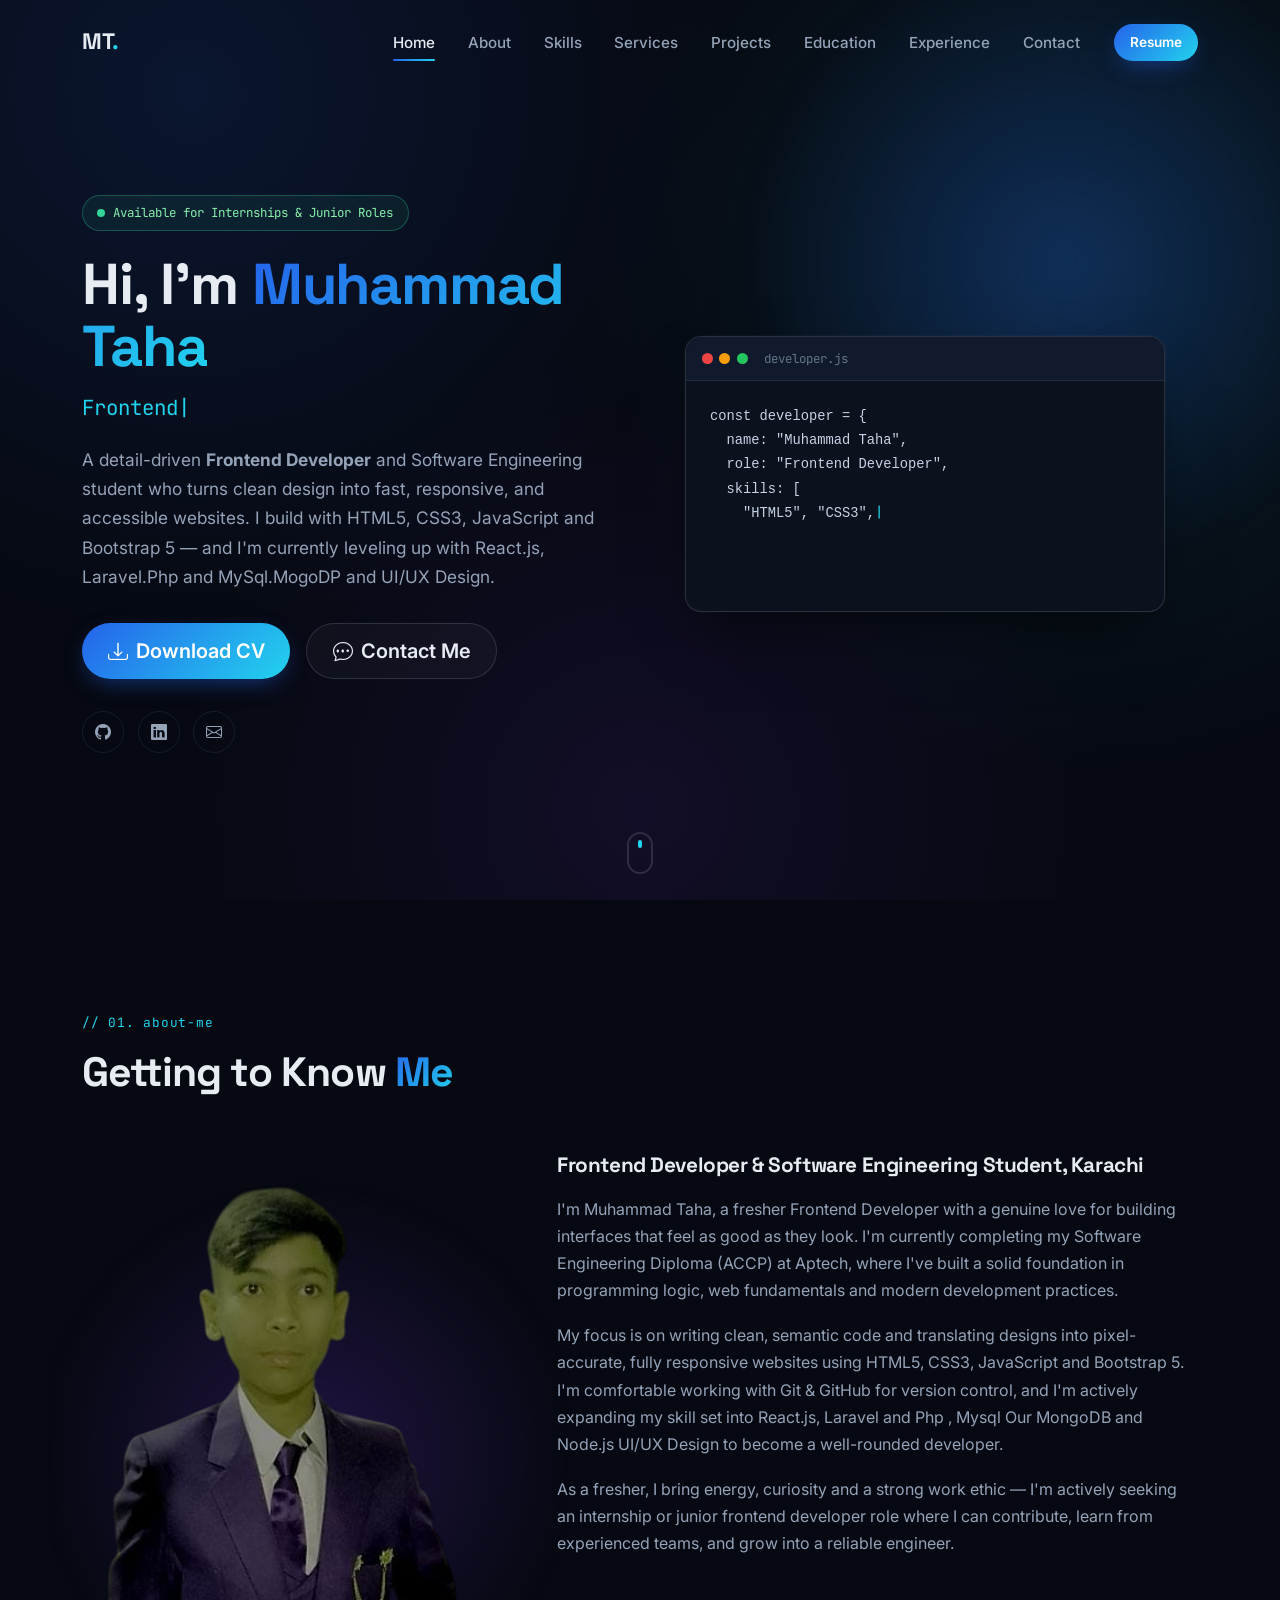
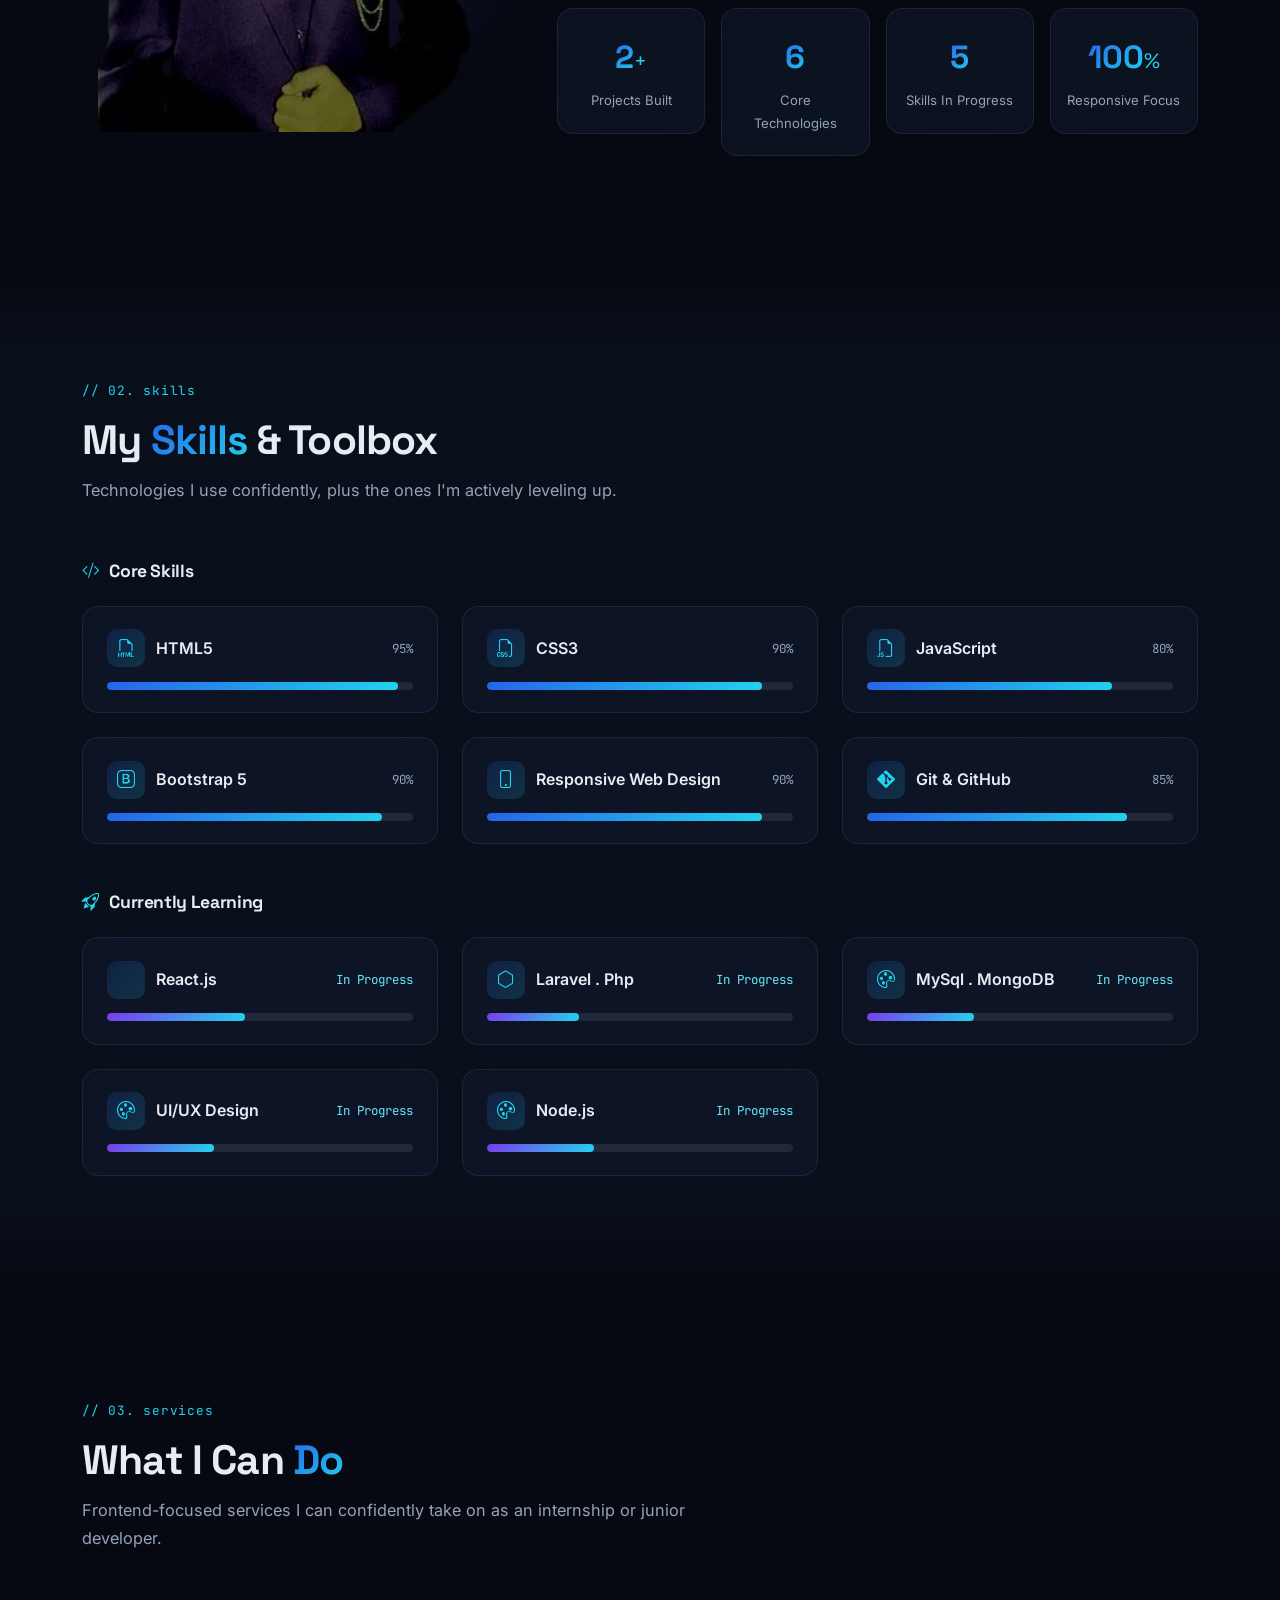
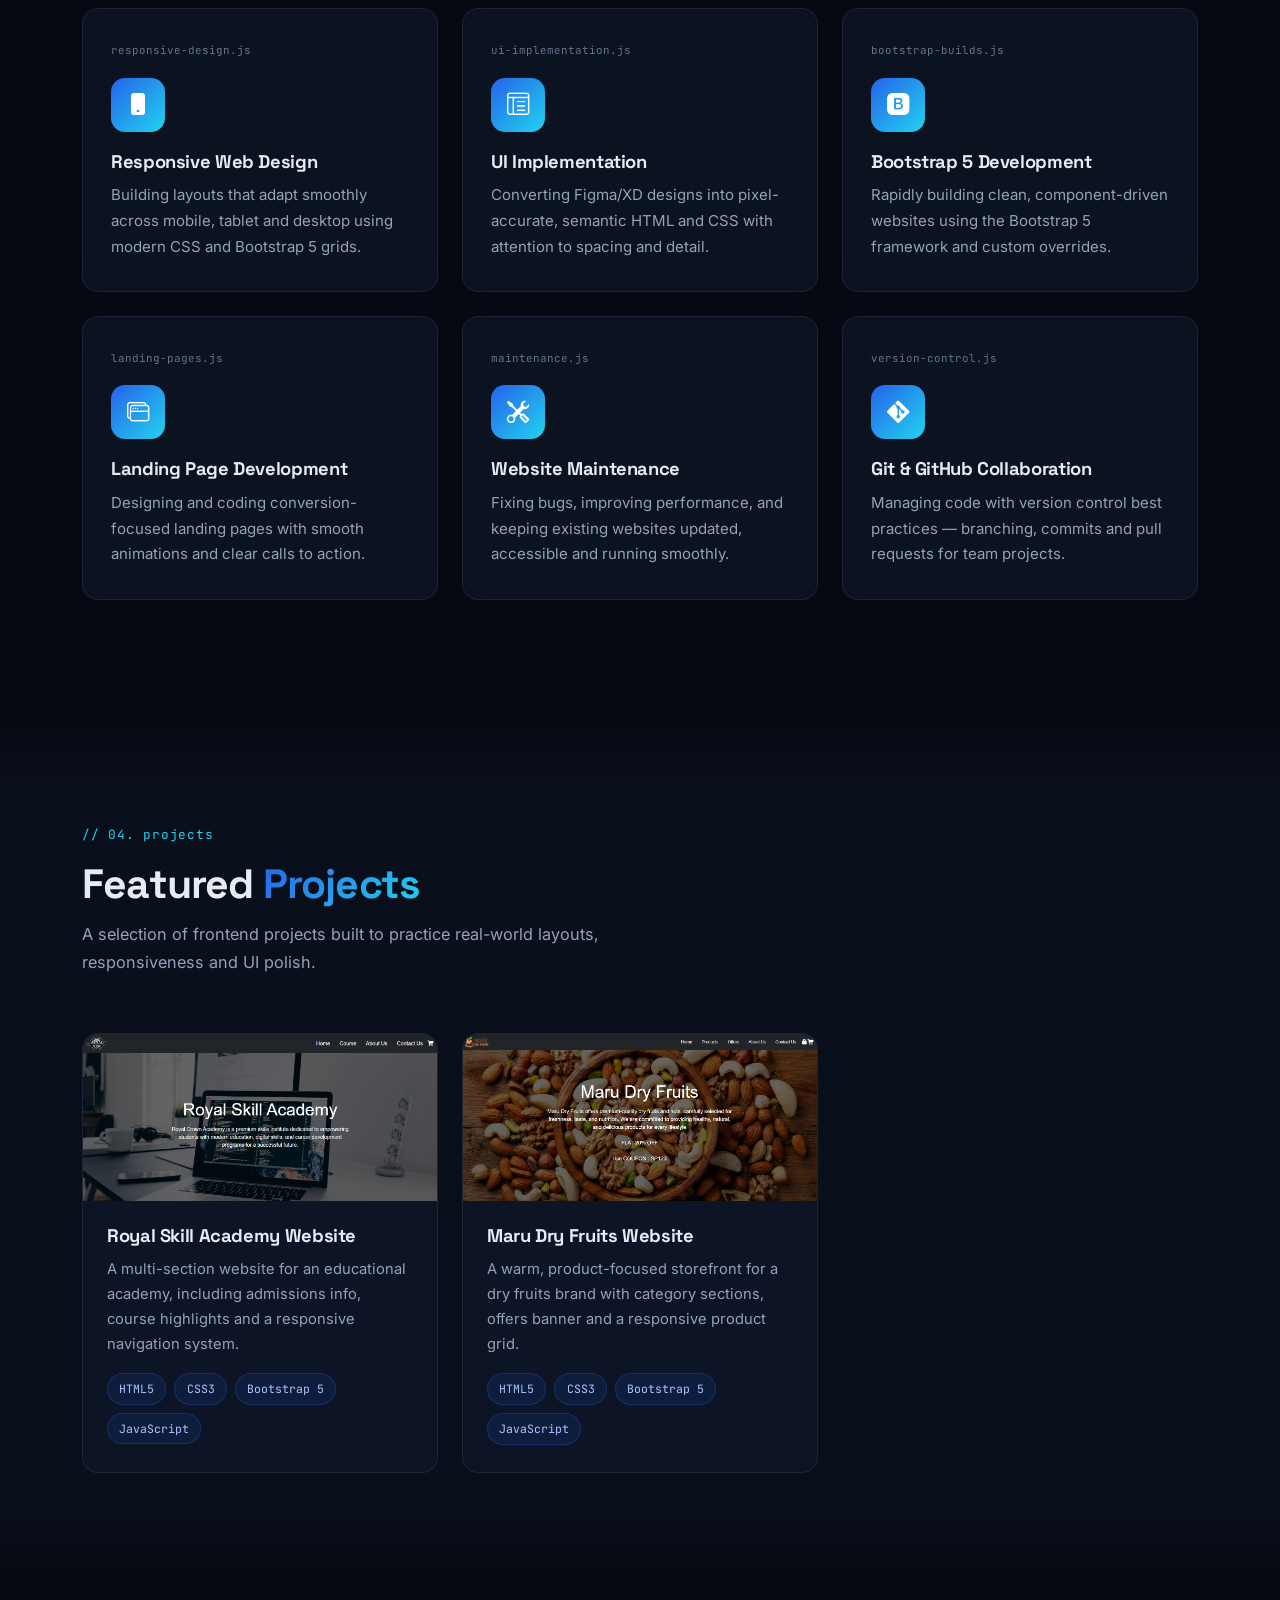
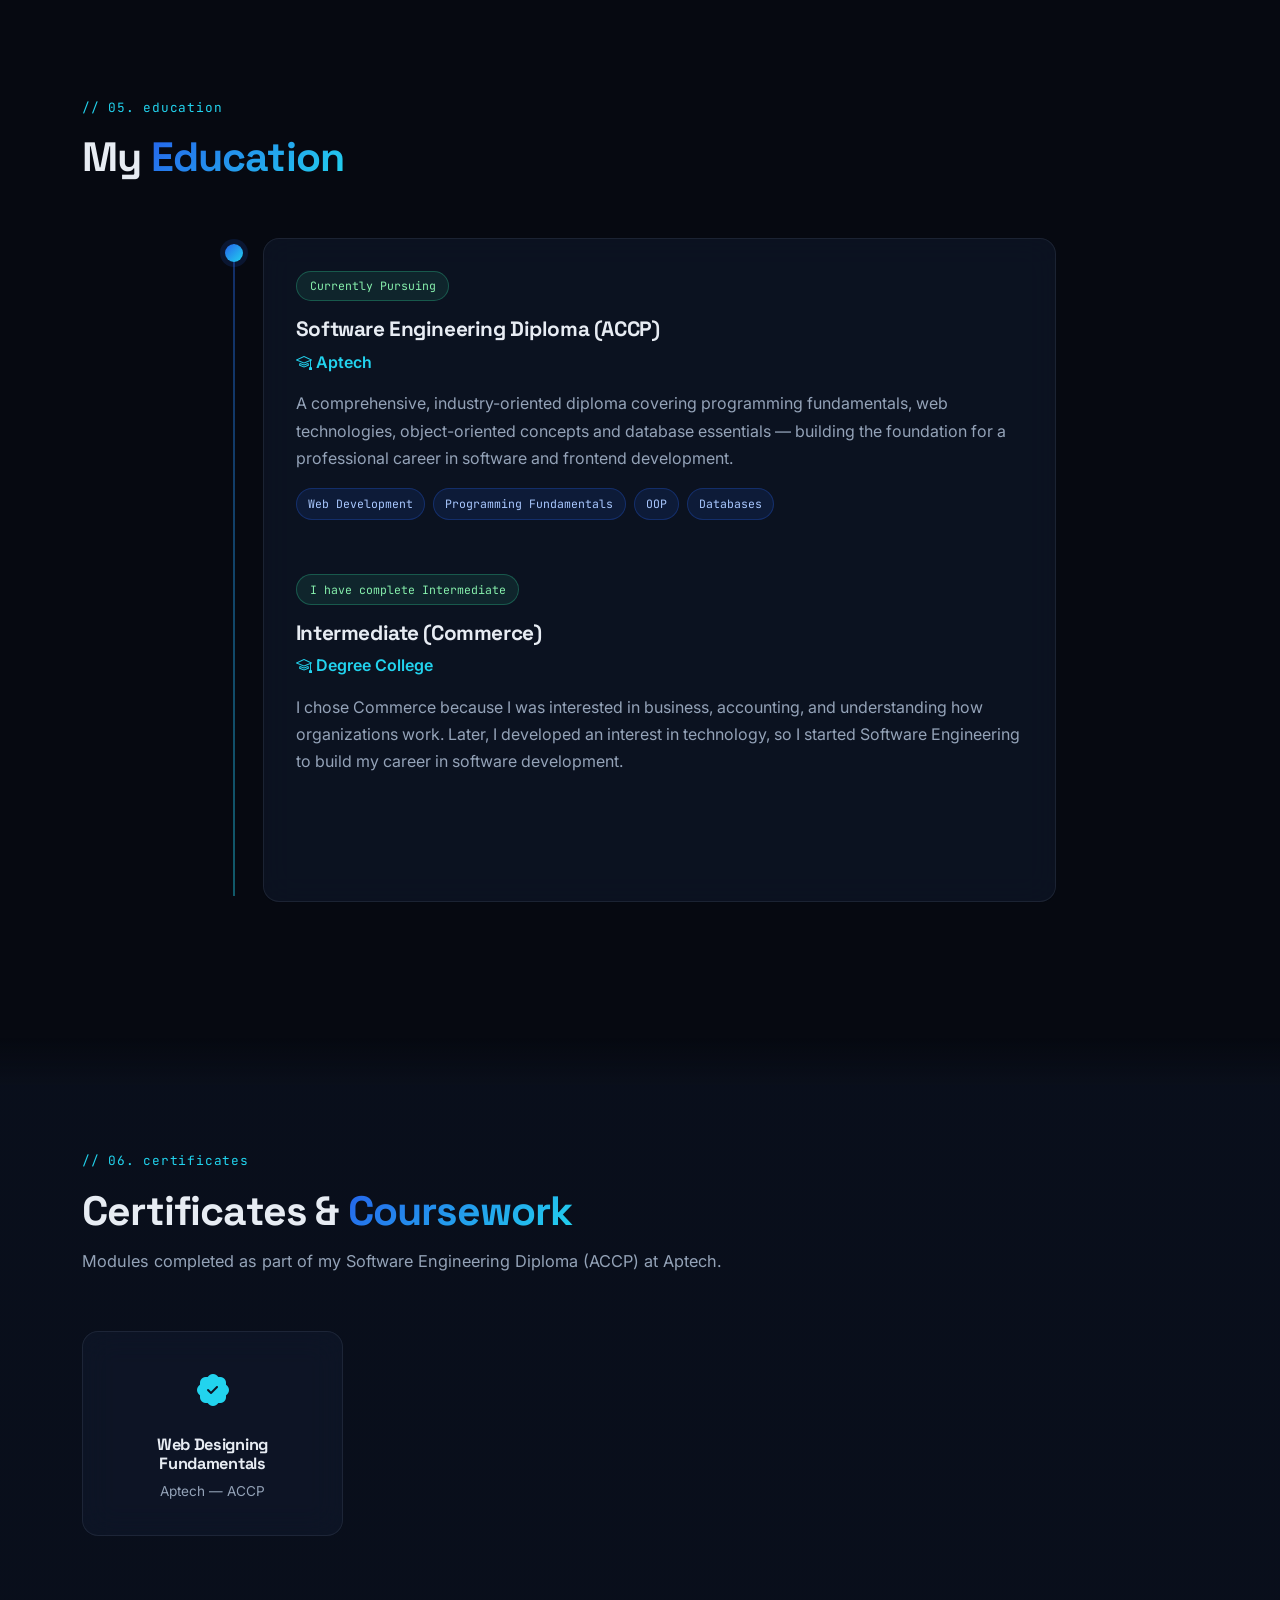
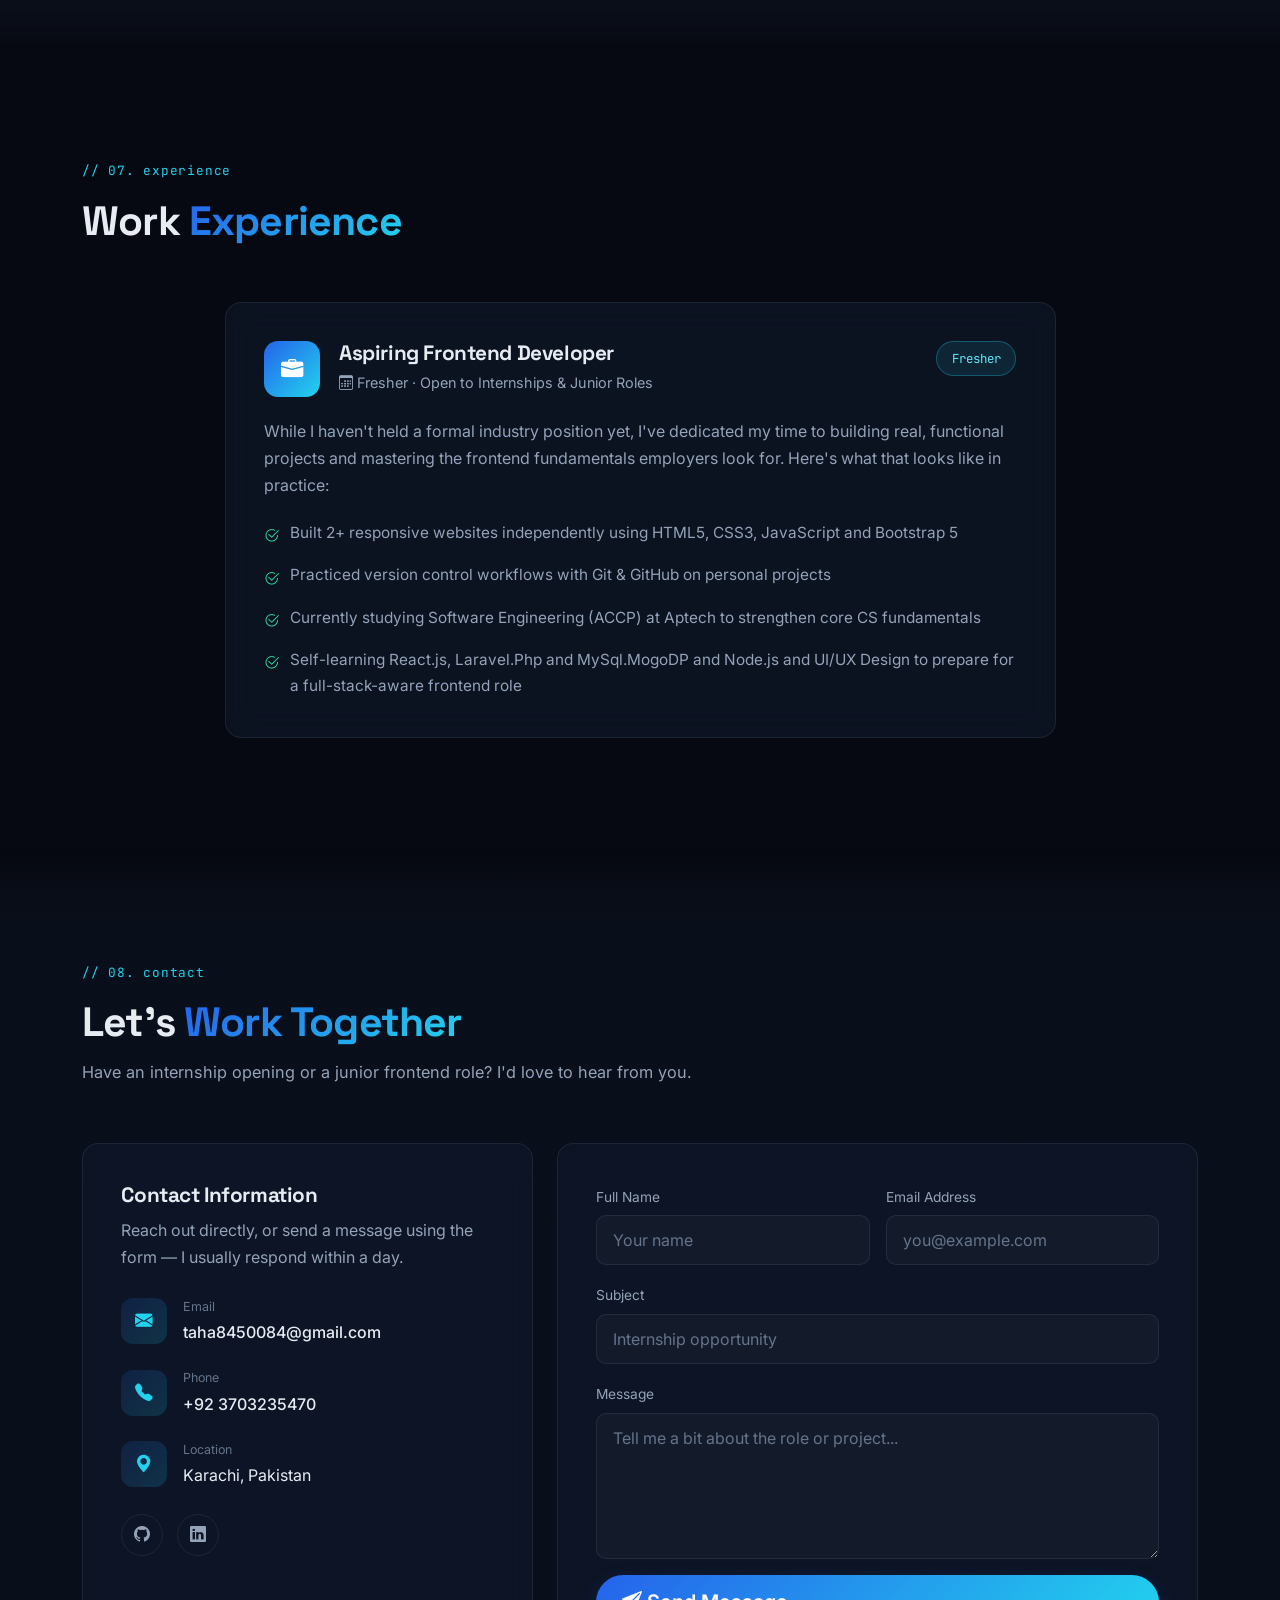
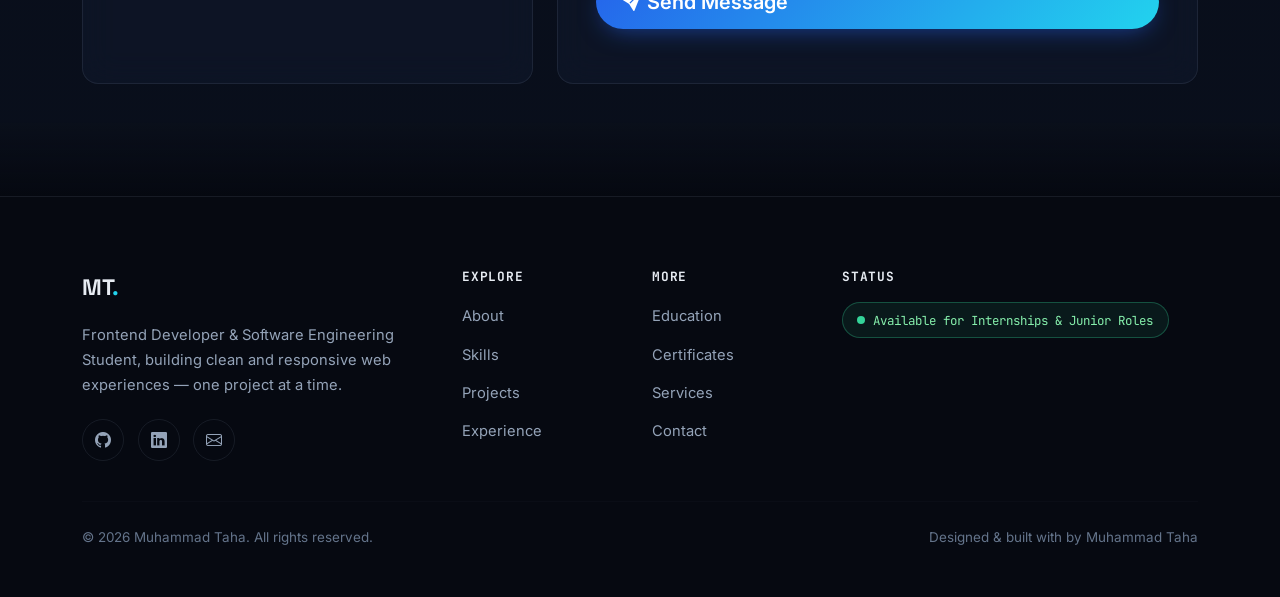
==== commit 7b728511: "Update index.html" ====
--- a/index.html
+++ b/index.html
@@ -1,17 +1,37 @@
+
 <!DOCTYPE html>
 <html lang="en">
 <head>
     <meta charset="UTF-8">
+
+    <meta name="viewport" content="width=device-width, initial-scale=1.0">
+
     <meta name="google-site-verification" content="8vikf0CtjddKYeED-2YwD-g6Pu_RLdXB_sd_TZ0jSUE">
+
+    <title>Muhammad Taha | Frontend Developer &amp; Software Engineering Student</title>
+
+    <meta name="description" content="Muhammad Taha is a Fresher Frontend Developer specializing in modern, responsive and user-friendly websites using HTML5, CSS3, JavaScript and Bootstrap 5. Explore my portfolio, projects and skills.">
+
+    <meta name="keywords" content="Muhammad Taha, Taha DevSpace, Frontend Developer, Junior Frontend Developer, Web Developer Pakistan, HTML CSS JavaScript Developer, Bootstrap Developer, Aptech ACCP">
+
+    <meta name="author" content="Muhammad Taha">
+
+    <meta name="robots" content="index, follow">
+
+    <link rel="canonical" href="https://taha-devspace.netlify.app/">
+
+    <meta property="og:title" content="Muhammad Taha | Frontend Developer">
+
+    <meta property="og:description" content="Explore Taha DevSpace, the portfolio of Muhammad Taha, featuring frontend development projects and skills.">
+
+    <meta property="og:url" content="https://taha-devspace.netlify.app/">
+
+    <meta property="og:type" content="website">
+
+    <link rel="stylesheet" href="style.css">
 </head>
- 
-  <title>Muhammad Taha | Frontend Developer &amp; Software Engineering Student</title>
-  <link rel="stylesheet" href="style.css">
-  <meta name="description" content="Muhammad Taha is a Fresher Frontend Developer skilled in HTML5, CSS3, JavaScript and Bootstrap 5, currently studying Software Engineering (ACCP) at Aptech and learning React.js &amp; Laravel. Open to internships and junior frontend roles.">
-  <meta name="keywords" content="Muhammad Taha, Frontend Developer, Fresher Frontend Developer, HTML CSS JavaScript Developer, Bootstrap Developer, Aptech ACCP, React Js Learner, Junior Web Developer Portfolio">
-  <meta name="author" content="Muhammad Taha">
-  <meta name="robots" content="index, follow">
-  <link rel="canonical" href="https://muhammadtaha.dev/">
+<body>
+
 
   <!-- Open Graph / social preview -->
   <meta property="og:type" content="website">
